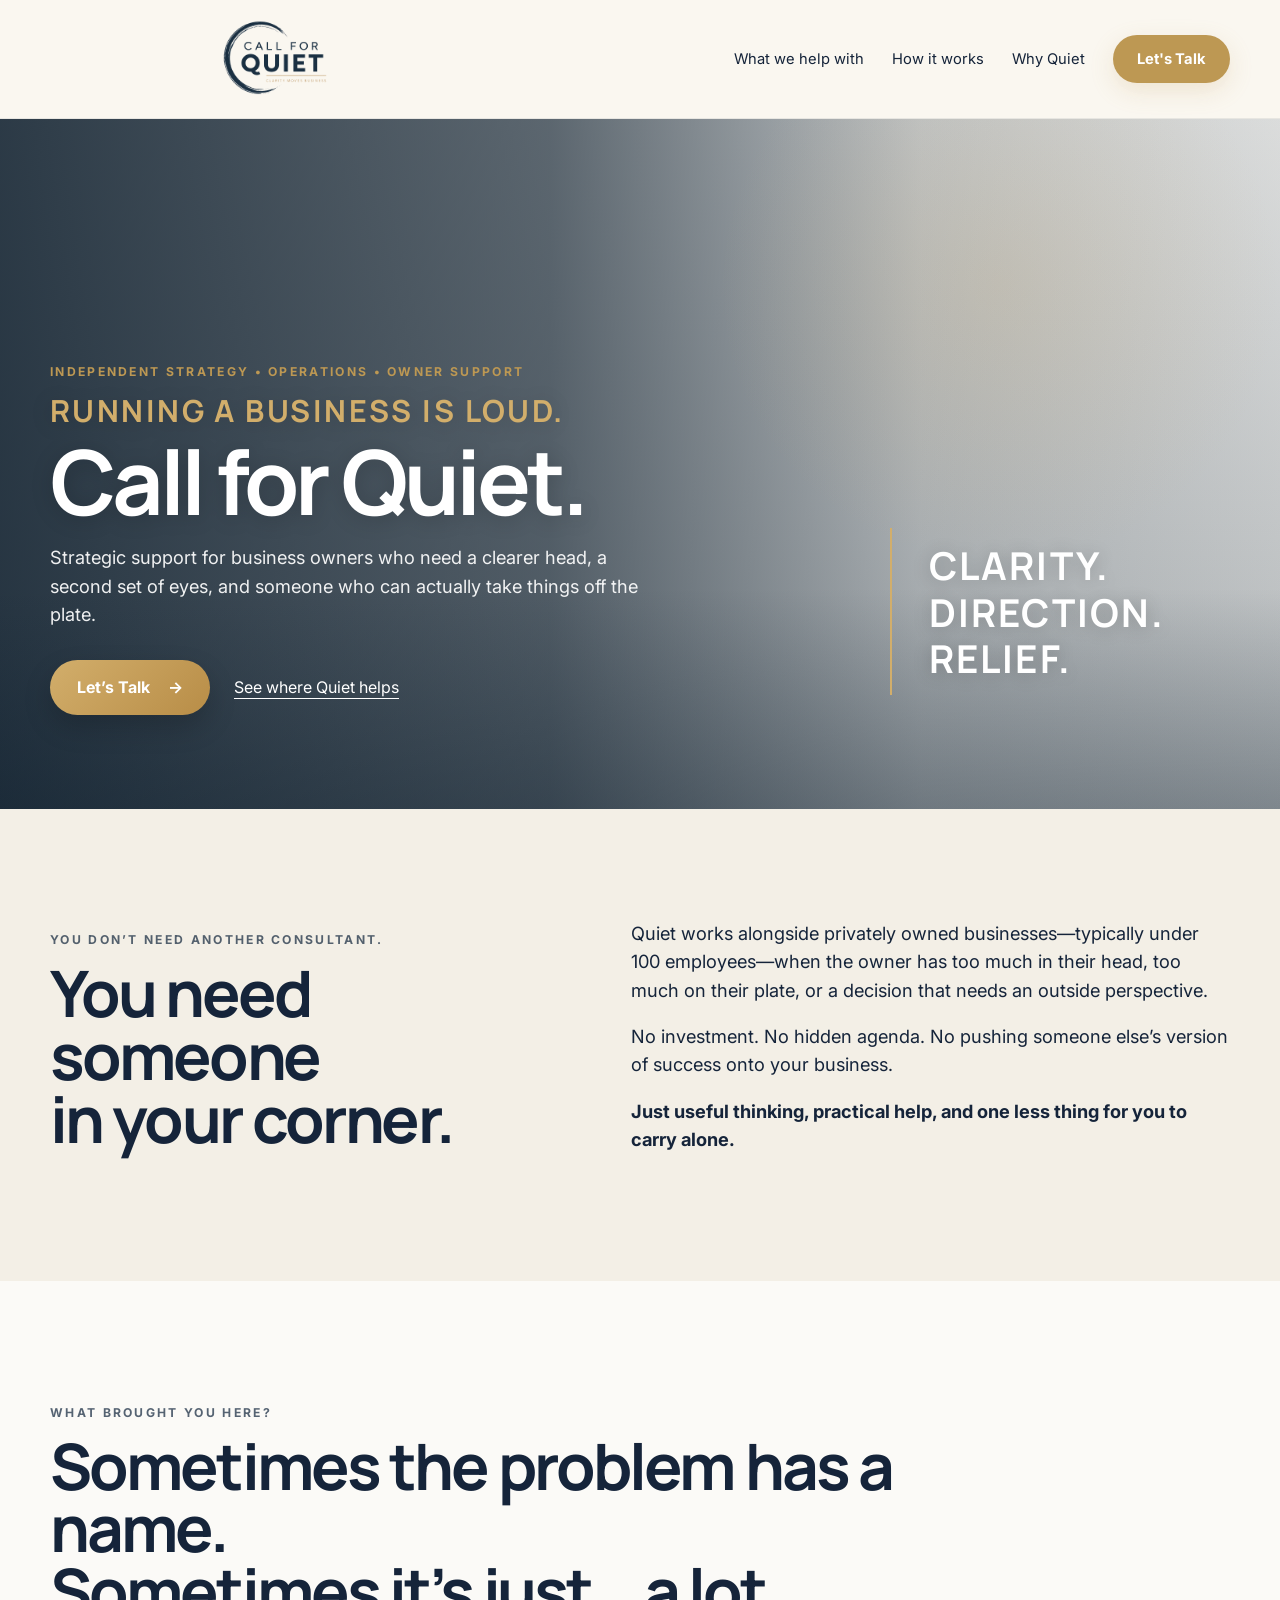
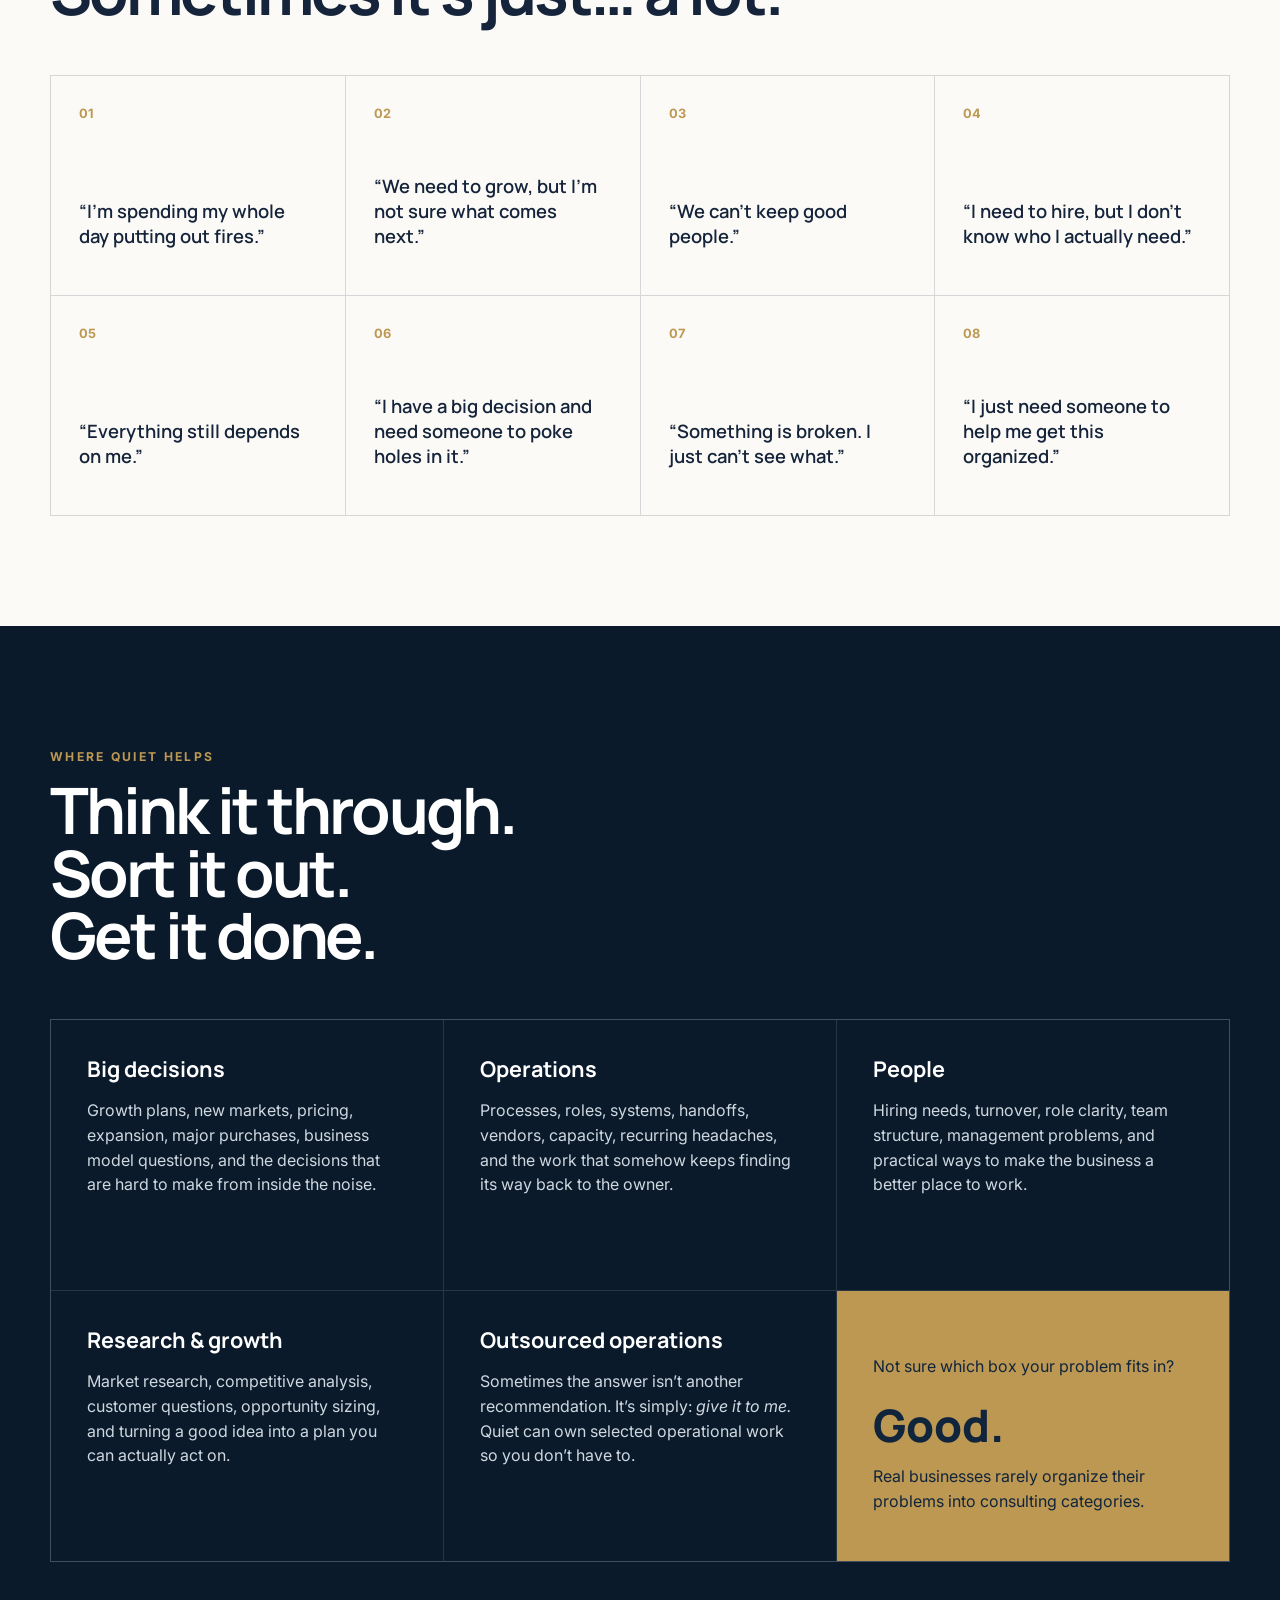
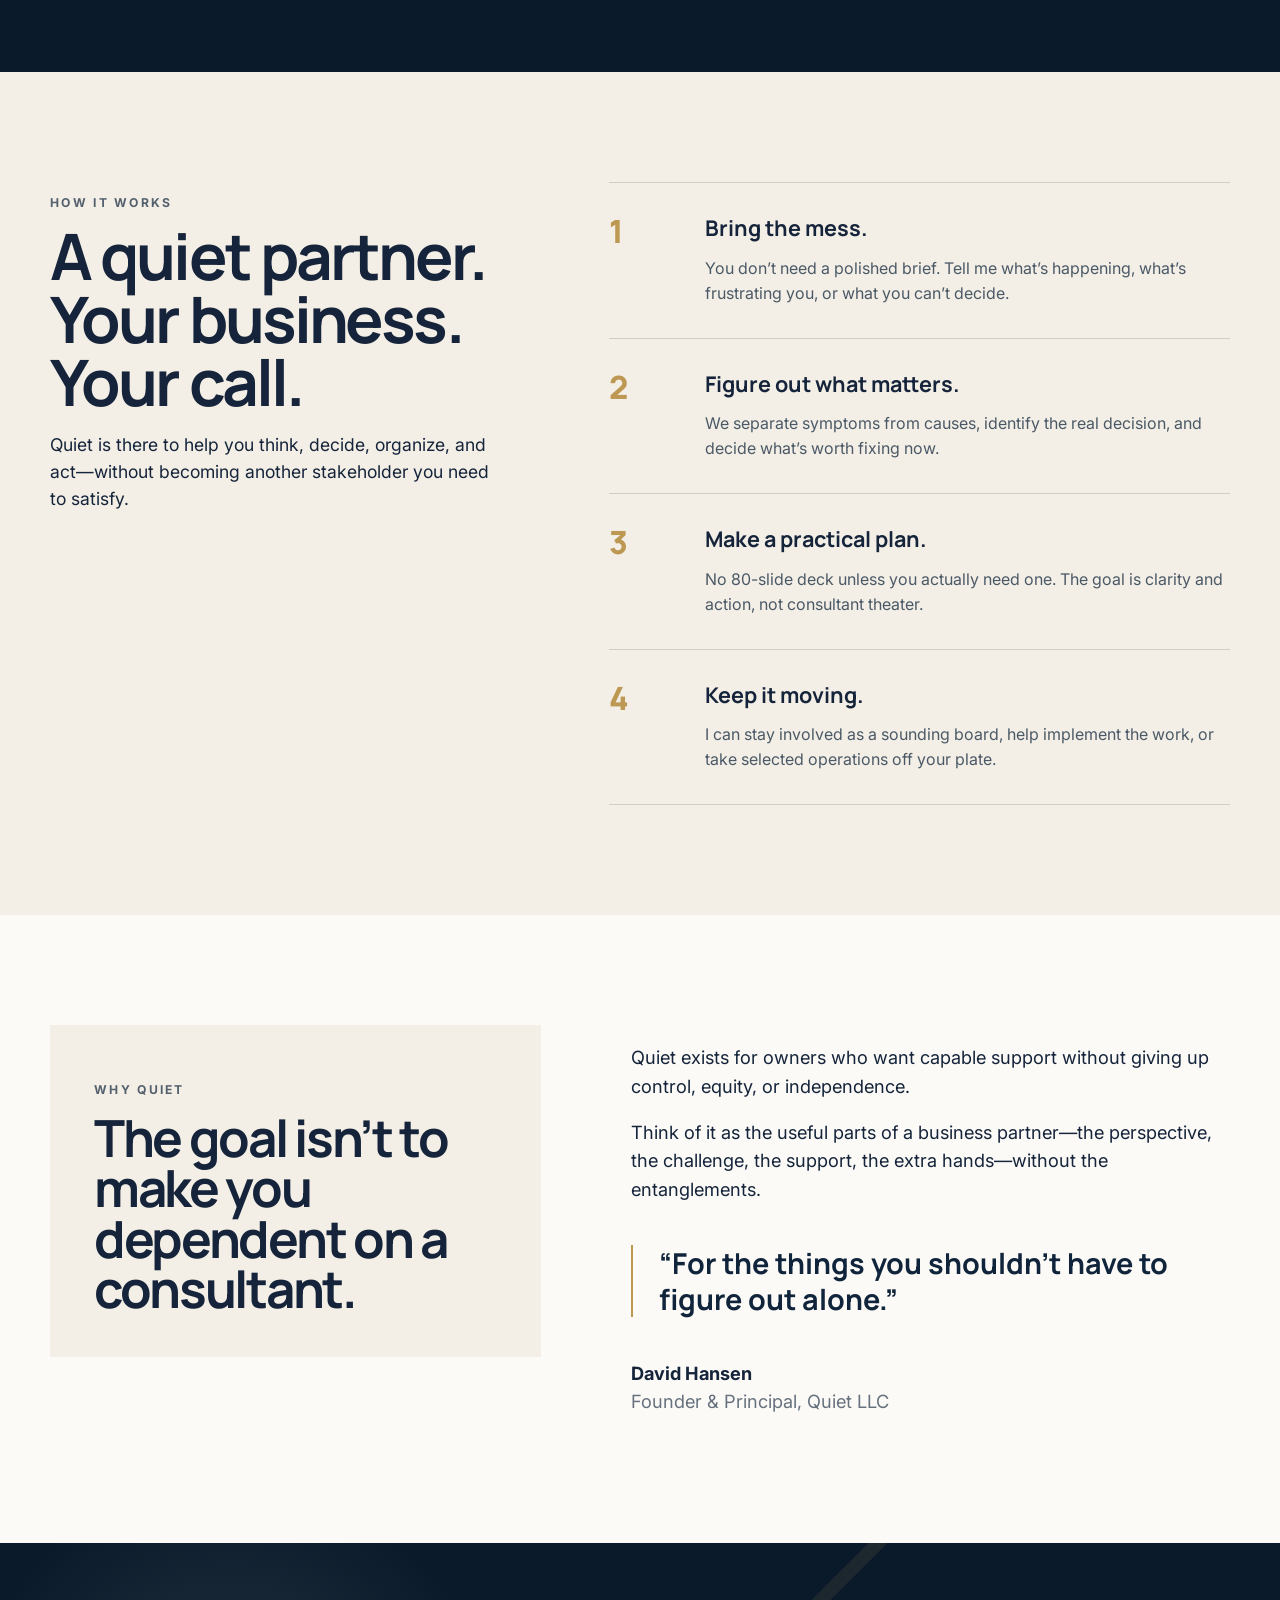
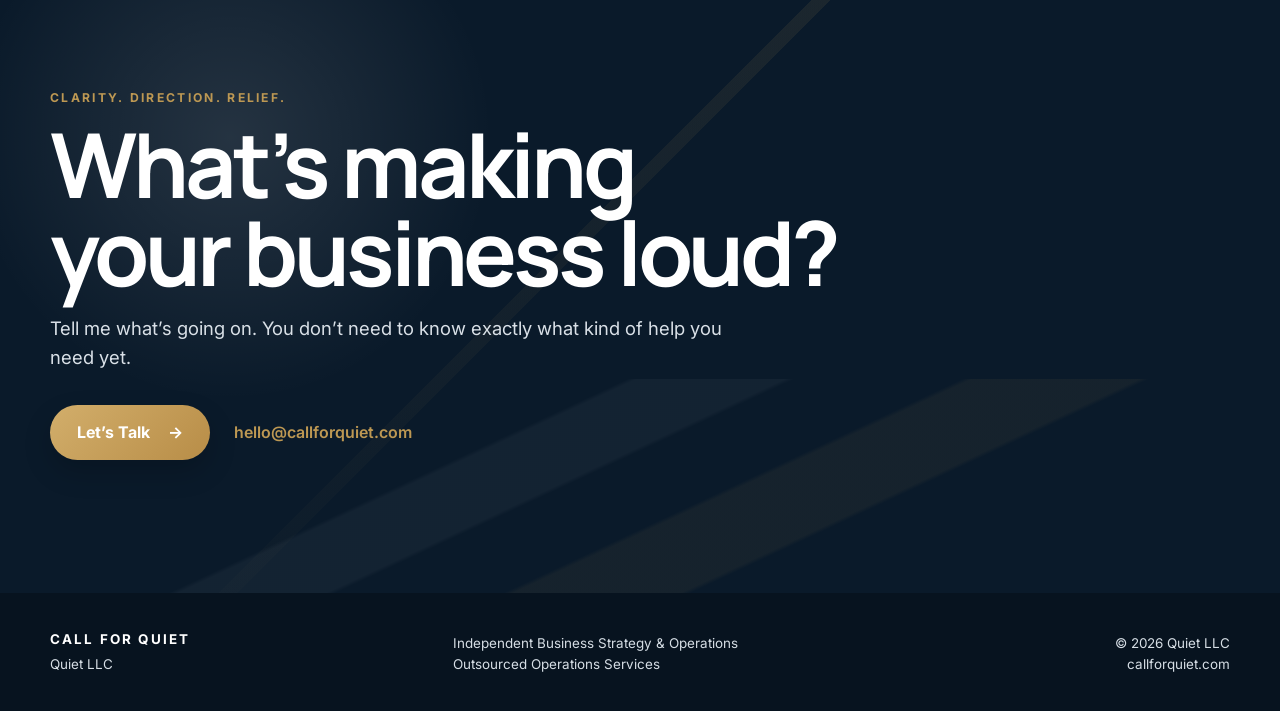
==== index.html @ d848a7ce "Trying agin" ====
<!doctype html>
<html lang="en">
<head>
  <meta charset="utf-8" />
  <meta name="viewport" content="width=device-width,initial-scale=1" />
  <meta name="description" content="Quiet helps independent business owners make clearer decisions, solve operational problems, and get work off their plate." />
  <title>Call for Quiet — Independent Business Strategy & Operations</title>
  <link rel="preconnect" href="https://fonts.googleapis.com">
  <link rel="preconnect" href="https://fonts.gstatic.com" crossorigin>
  <link href="https://fonts.googleapis.com/css2?family=Inter:wght@400;500;600;700&family=Manrope:wght@600;700;800&display=swap" rel="stylesheet">
  <link rel="stylesheet" href="styles.css" />
</head>
<body>
  <header class="site-header" id="top">
    <a class="brand" href="#top" aria-label="Call for Quiet home">
      <img src="images/callforquietlogo1.png" alt="Call for Quiet" class="site-logo">

    </a>
    <button class="menu-toggle" aria-expanded="false" aria-controls="site-nav">Menu</button>
    <nav class="site-nav" id="site-nav" aria-label="Primary navigation">
      <a href="#problems">What we help with</a>
      <a href="#approach">How it works</a>
      <a href="#about">Why Quiet</a>
      <a class="nav-cta" href="#contact">Let's Talk</a>
    </nav>
  </header>

  <main>
    <section class="hero hero-photo">
      <div class="hero-shade" aria-hidden="true"></div>
      <div class="hero-inner shell">
        <div class="hero-message">
          <p class="eyebrow">Independent strategy • operations • owner support</p>
          <h1><span>Running a business is loud.</span>Call for Quiet.</h1>
          <p class="hero-copy">Strategic support for business owners who need a clearer head, a second set of eyes, and someone who can actually take things off the plate.</p>
          <div class="hero-actions">
            <a class="button button-gold" href="#contact">Let’s Talk <span aria-hidden="true">→</span></a>
            <a class="text-link" href="#problems">See where Quiet helps</a>
          </div>
        </div>
        <div class="hero-relief" aria-label="Clarity. Direction. Relief.">
          <span>Clarity.</span>
          <span>Direction.</span>
          <span>Relief.</span>
        </div>
      </div>
    </section>

    <section class="intro section-cream">
      <div class="shell intro-grid">
        <div>
          <p class="eyebrow navy">You don’t need another consultant.</p>
          <h2>You need someone<br>in your corner.</h2>
        </div>
        <div class="intro-copy">
          <p>Quiet works alongside privately owned businesses—typically under 100 employees—when the owner has too much in their head, too much on their plate, or a decision that needs an outside perspective.</p>
          <p>No investment. No hidden agenda. No pushing someone else’s version of success onto your business.</p>
          <p><strong>Just useful thinking, practical help, and one less thing for you to carry alone.</strong></p>
        </div>
      </div>
    </section>

    <section class="problems section-light" id="problems">
      <div class="shell">
        <div class="section-heading">
          <p class="eyebrow navy">What brought you here?</p>
          <h2>Sometimes the problem has a name.<br>Sometimes it’s just… a lot.</h2>
        </div>
        <div class="quote-grid">
          <article class="problem-card"><span>01</span><p>“I’m spending my whole day putting out fires.”</p></article>
          <article class="problem-card"><span>02</span><p>“We need to grow, but I’m not sure what comes next.”</p></article>
          <article class="problem-card"><span>03</span><p>“We can’t keep good people.”</p></article>
          <article class="problem-card"><span>04</span><p>“I need to hire, but I don’t know who I actually need.”</p></article>
          <article class="problem-card"><span>05</span><p>“Everything still depends on me.”</p></article>
          <article class="problem-card"><span>06</span><p>“I have a big decision and need someone to poke holes in it.”</p></article>
          <article class="problem-card"><span>07</span><p>“Something is broken. I just can’t see what.”</p></article>
          <article class="problem-card"><span>08</span><p>“I just need someone to help me get this organized.”</p></article>
        </div>
      </div>
    </section>

    <section class="services section-dark">
      <div class="shell">
        <div class="section-heading light-heading">
          <p class="eyebrow">Where Quiet helps</p>
          <h2>Think it through.<br>Sort it out.<br>Get it done.</h2>
        </div>
        <div class="service-grid">
          <article><h3>Big decisions</h3><p>Growth plans, new markets, pricing, expansion, major purchases, business model questions, and the decisions that are hard to make from inside the noise.</p></article>
          <article><h3>Operations</h3><p>Processes, roles, systems, handoffs, vendors, capacity, recurring headaches, and the work that somehow keeps finding its way back to the owner.</p></article>
          <article><h3>People</h3><p>Hiring needs, turnover, role clarity, team structure, management problems, and practical ways to make the business a better place to work.</p></article>
          <article><h3>Research & growth</h3><p>Market research, competitive analysis, customer questions, opportunity sizing, and turning a good idea into a plan you can actually act on.</p></article>
          <article><h3>Outsourced operations</h3><p>Sometimes the answer isn’t another recommendation. It’s simply: <em>give it to me.</em> Quiet can own selected operational work so you don’t have to.</p></article>
          <article class="service-callout"><p>Not sure which box your problem fits in?</p><strong>Good.</strong><span>Real businesses rarely organize their problems into consulting categories.</span></article>
        </div>
      </div>
    </section>

    <section class="approach section-cream" id="approach">
      <div class="shell approach-grid">
        <div class="sticky-copy">
          <p class="eyebrow navy">How it works</p>
          <h2>A quiet partner.<br>Your business.<br>Your call.</h2>
          <p>Quiet is there to help you think, decide, organize, and act—without becoming another stakeholder you need to satisfy.</p>
        </div>
        <div class="steps">
          <article><span>1</span><div><h3>Bring the mess.</h3><p>You don’t need a polished brief. Tell me what’s happening, what’s frustrating you, or what you can’t decide.</p></div></article>
          <article><span>2</span><div><h3>Figure out what matters.</h3><p>We separate symptoms from causes, identify the real decision, and decide what’s worth fixing now.</p></div></article>
          <article><span>3</span><div><h3>Make a practical plan.</h3><p>No 80-slide deck unless you actually need one. The goal is clarity and action, not consultant theater.</p></div></article>
          <article><span>4</span><div><h3>Keep it moving.</h3><p>I can stay involved as a sounding board, help implement the work, or take selected operations off your plate.</p></div></article>
        </div>
      </div>
    </section>

    <section class="about section-light" id="about">
      <div class="shell about-grid">
        <div class="about-card">
          <p class="eyebrow navy">Why Quiet</p>
          <h2>The goal isn’t to make you dependent on a consultant.</h2>
        </div>
        <div class="about-copy">
          <p>Quiet exists for owners who want capable support without giving up control, equity, or independence.</p>
          <p>Think of it as the useful parts of a business partner—the perspective, the challenge, the support, the extra hands—without the entanglements.</p>
          <blockquote>“For the things you shouldn’t have to figure out alone.”</blockquote>
          <p class="signature">David Hansen<br><span>Founder & Principal, Quiet LLC</span></p>
        </div>
      </div>
    </section>

    <section class="contact section-dark" id="contact">
      <div class="contact-bg" aria-hidden="true"></div>
      <div class="shell contact-inner">
        <p class="eyebrow">Clarity. Direction. Relief.</p>
        <h2>What’s making<br>your business loud?</h2>
        <p>Tell me what’s going on. You don’t need to know exactly what kind of help you need yet.</p>
        <div class="contact-actions">
          <a class="button button-gold" href="mailto:hello@callforquiet.com?subject=Call%20for%20Quiet">Let’s Talk <span aria-hidden="true">→</span></a>
          <span class="contact-note">hello@callforquiet.com</span>
        </div>
      </div>
    </section>
  </main>

  <footer class="site-footer">
    <div class="shell footer-grid">
      <div class="footer-brand"><strong>CALL FOR QUIET</strong><span>Quiet LLC</span></div>
      <div>Independent Business Strategy & Operations<br>Outsourced Operations Services</div>
      <div class="footer-right">© <span id="year"></span> Quiet LLC<br>callforquiet.com</div>
    </div>
  </footer>

  <script src="script.js"></script>
</body>
</html>
---- styles.css ----
:root {
  --navy: #10243b;
  --navy-2: #0a1a2a;
  --cream: #f3efe6;
  --paper: #fbfaf7;
  --gold: #bd9853;
  --ink: #15243a;
  --muted: #66717d;
  --line: rgba(16,36,59,.16);
  --max: 1180px;
}
* { box-sizing: border-box; }
html { scroll-behavior: smooth; }
body { margin: 0; font-family: Inter, system-ui, sans-serif; color: var(--ink); background: var(--paper); line-height: 1.55; }
a { color: inherit; }
.shell { width: min(var(--max), calc(100% - 48px)); margin: 0 auto; }
.site-header { position: sticky; top: 0; z-index: 50; min-height: 82px; display: flex; align-items: center; justify-content: space-between; padding: 0 max(24px, calc((100vw - var(--max))/2)); background: rgba(243,239,230,.94); backdrop-filter: blur(14px); border-bottom: 1px solid rgba(16,36,59,.08); }
.brand { display: flex; align-items: center; gap: 13px; text-decoration: none; }
.brand-mark, .mini-mark { width: 54px; height: 54px; border: 3px solid var(--navy); border-right-color: transparent; border-radius: 50%; transform: rotate(-16deg); }
.brand-type { display:flex; flex-direction:column; letter-spacing:.22em; font-size:.66rem; line-height:1.15; }
.brand-type strong { font: 800 1.18rem/1 Manrope, sans-serif; letter-spacing:.12em; margin-top:4px; }
.site-nav { display:flex; align-items:center; gap:28px; font-size:.92rem; }
.site-nav a { text-decoration:none; }
.nav-cta { border:1px solid var(--navy); padding:10px 16px; }
.menu-toggle { display:none; }
.section-dark { color: white; background: var(--navy-2); position: relative; overflow:hidden; }
.section-cream { background: var(--cream); }
.section-light { background: var(--paper); }
.hero { min-height: 760px; display:flex; align-items:center; }
.hero-bg, .contact-bg { position:absolute; inset:0; background:
  radial-gradient(circle at 18% 30%, rgba(255,255,255,.11), transparent 23%),
  linear-gradient(180deg, rgba(10,26,42,.14), rgba(10,26,42,.88)),
  linear-gradient(135deg, transparent 0 45%, rgba(189,152,83,.12) 45% 46%, transparent 46% 100%); }
.hero-bg::after, .contact-bg::after { content:""; position:absolute; left:-8%; right:-8%; bottom:-2%; height:35%; background:linear-gradient(155deg, transparent 0 37%, rgba(255,255,255,.06) 37.5% 45%, transparent 45.5% 54%, rgba(189,152,83,.10) 54.5% 63%, transparent 63.5%); opacity:.65; }
.hero-inner { position:relative; z-index:2; padding:120px 0 130px; }
.eyebrow { text-transform:uppercase; letter-spacing:.19em; color:var(--gold); font-size:.76rem; font-weight:700; }
.eyebrow.navy { color:var(--navy); opacity:.7; }
.hero h1, h2 { font-family: Manrope, Inter, sans-serif; letter-spacing:-.045em; margin:0; }
.hero h1 { font-size:clamp(4rem, 8vw, 7.8rem); line-height:.9; max-width:1000px; }
.hero h1 span { color:#d9dfe5; }
.hero-kicker { font-family:Manrope,sans-serif; font-size:clamp(2rem,3vw,3.1rem); color:var(--gold); margin:24px 0 18px; font-weight:700; }
.hero-copy { max-width:760px; color:#d8e0e7; font-size:1.18rem; }
.hero-actions { display:flex; gap:24px; align-items:center; margin-top:34px; }
.button { display:inline-block; text-decoration:none; padding:15px 21px; font-weight:700; }
.button-gold { background:var(--gold); color:#0c1c2c; }
.text-link { color:white; text-underline-offset:4px; }
.hero-note { position:absolute; right:38px; bottom:34px; color:var(--gold); letter-spacing:.14em; text-transform:uppercase; font-weight:700; font-size:.74rem; z-index:2; }
.intro, .problems, .services, .approach, .about, .contact { padding:110px 0; }
.intro-grid, .about-grid { display:grid; grid-template-columns: .9fr 1.1fr; gap:90px; align-items:start; }
h2 { font-size:clamp(2.7rem,5vw,5rem); line-height:.98; }
.intro-copy, .about-copy { font-size:1.14rem; max-width:720px; }
.intro-copy p:first-child { margin-top:0; }
.section-heading { margin-bottom:52px; }
.section-heading h2 { max-width:900px; }
.quote-grid { display:grid; grid-template-columns:repeat(4,1fr); border-top:1px solid var(--line); border-left:1px solid var(--line); }
.problem-card { min-height:220px; padding:28px; border-right:1px solid var(--line); border-bottom:1px solid var(--line); display:flex; flex-direction:column; justify-content:space-between; transition:.25s ease; }
.problem-card:hover { background:var(--cream); transform:translateY(-3px); }
.problem-card span { color:var(--gold); font-weight:700; font-size:.8rem; }
.problem-card p { font:600 1.15rem/1.35 Manrope,sans-serif; }
.light-heading h2 { color:white; }
.service-grid { display:grid; grid-template-columns:repeat(3,1fr); gap:1px; background:rgba(255,255,255,.12); border:1px solid rgba(255,255,255,.12); }
.service-grid article { background:var(--navy-2); padding:36px; min-height:270px; }
.service-grid h3, .steps h3 { font:700 1.35rem/1.2 Manrope,sans-serif; margin:0 0 15px; }
.service-grid p { color:#cfd8e0; }
.service-callout { background:var(--gold)!important; color:#10243b; display:flex; flex-direction:column; justify-content:center; }
.service-callout p, .service-callout span { color:#10243b; }
.service-callout strong { font:800 2.8rem/1 Manrope,sans-serif; margin:8px 0 16px; }
.approach-grid { display:grid; grid-template-columns:.85fr 1.15fr; gap:100px; }
.sticky-copy { position:sticky; top:130px; align-self:start; }
.sticky-copy p:last-child { font-size:1.1rem; max-width:540px; }
.steps article { display:grid; grid-template-columns:70px 1fr; gap:26px; padding:32px 0; border-top:1px solid var(--line); }
.steps article:last-child { border-bottom:1px solid var(--line); }
.steps span { color:var(--gold); font:800 2rem/1 Manrope,sans-serif; }
.steps p { margin:0; color:#4b5967; }
.about-card { background:var(--cream); padding:44px; }
.mini-mark { width:68px; height:68px; margin-bottom:38px; }
.about-card h2 { font-size:clamp(2.4rem,4vw,4.4rem); }
.about-copy blockquote { margin:42px 0; padding-left:26px; border-left:2px solid var(--gold); font:700 1.8rem/1.25 Manrope,sans-serif; color:var(--navy); }
.signature { margin-top:38px; font-weight:700; }
.signature span { color:var(--muted); font-weight:400; }
.contact { min-height:650px; display:flex; align-items:center; }
.contact-inner { position:relative; z-index:2; }
.contact h2 { font-size:clamp(3.5rem,7vw,7rem); color:white; }
.contact p:not(.eyebrow) { color:#d9e0e7; max-width:720px; font-size:1.16rem; }
.contact-actions { display:flex; gap:24px; align-items:center; margin-top:34px; }
.contact-note { color:var(--gold); font-weight:600; }
.contact small { display:block; color:#8fa0af; margin-top:14px; }
.site-footer { background:#07131f; color:#d6dee5; padding:36px 0; font-size:.84rem; }
.footer-grid { display:grid; grid-template-columns:1fr 1fr 1fr; gap:28px; align-items:end; }
.footer-brand { display:flex; flex-direction:column; gap:4px; }
.footer-brand strong { color:white; letter-spacing:.16em; }
.footer-right { text-align:right; }
@media (max-width: 900px){
  .site-nav { position:absolute; top:82px; left:0; right:0; background:var(--cream); padding:24px; flex-direction:column; align-items:flex-start; display:none; border-bottom:1px solid var(--line); }
  .site-nav.open { display:flex; }
  .menu-toggle { display:block; background:none; border:1px solid var(--navy); padding:8px 12px; }
  .hero { min-height:680px; }
  .intro-grid,.about-grid,.approach-grid { grid-template-columns:1fr; gap:50px; }
  .sticky-copy { position:static; }
  .quote-grid { grid-template-columns:repeat(2,1fr); }
  .service-grid { grid-template-columns:1fr 1fr; }
  .footer-grid { grid-template-columns:1fr; }
  .footer-right { text-align:left; }
}
@media (max-width: 620px){
  .shell { width:min(var(--max), calc(100% - 32px)); }
  .brand-mark { width:44px; height:44px; }
  .brand-type span { display:none; }
  .hero-inner { padding:95px 0 110px; }
  .hero h1 { font-size:3.6rem; }
  .hero-actions,.contact-actions { flex-direction:column; align-items:flex-start; }
  .quote-grid,.service-grid { grid-template-columns:1fr; }
  .problem-card { min-height:160px; }
  .intro,.problems,.services,.approach,.about,.contact { padding:80px 0; }
  .steps article { grid-template-columns:48px 1fr; }
  .hero-note { left:16px; right:auto; }
}

/* ---- Call for Quiet visual refresh ---- */
.site-header {
  min-height: 96px;
  padding-top: 9px;
  padding-bottom: 9px;
  background: rgba(250,247,240,.95);
}
.site-logo {
  display: block;
  width: 450px;
  max-height: 100px;
  height: auto;
  object-fit: contain;
}
.nav-cta,
.button {
  border-radius: 999px;
}
.nav-cta {
  border: 0;
  background: var(--gold);
  color: white;
  padding: 13px 24px;
  font-weight: 700;
  box-shadow: 0 8px 24px rgba(189,152,83,.20);
}
.nav-cta:hover,
.button:hover {
  transform: translateY(-2px);
}
.button {
  display: inline-flex;
  align-items: center;
  gap: 18px;
  padding: 15px 27px;
  transition: transform .2s ease, box-shadow .2s ease;
}
.button-gold {
  color: white;
  background: linear-gradient(135deg, #d2ae6b, #b88d47);
  box-shadow: 0 12px 28px rgba(0,0,0,.18);
}
.hero-photo {
  position: relative;
  min-height: 690px;
  display: flex;
  align-items: stretch;
  overflow: hidden;
  color: white;
  background-image:
    linear-gradient(90deg, rgba(7,24,39,.84) 0%, rgba(7,24,39,.63) 43%, rgba(7,24,39,.20) 72%, rgba(7,24,39,.08) 100%),
    linear-gradient(180deg, rgba(7,24,39,.06) 0%, rgba(7,24,39,.24) 100%),
    url("https://images.unsplash.com/photo-1543039717-b4d407223b4c?auto=format&fit=crop&fm=jpg&ixid=M3wxMjA3fDB8MHxwaG90by1wYWdlfHx8fGVufDB8fHx8fA%3D%3D&ixlib=rb-4.1.0&q=80&w=2400");
  background-size: cover;
  background-position: center 45%;
}
.hero-photo::after {
  content: "";
  position: absolute;
  inset: auto 0 0;
  height: 32%;
  background: linear-gradient(180deg, transparent, rgba(7,24,39,.30));
  pointer-events: none;
}
.hero-shade {
  position: absolute;
  inset: 0;
  background: radial-gradient(circle at 78% 24%, rgba(211,175,110,.17), transparent 25%);
}
.hero-photo .hero-inner {
  position: relative;
  z-index: 2;
  display: grid;
  grid-template-columns: minmax(0, 1fr) 340px;
  gap: 70px;
  align-items: end;
  padding: 120px 0 94px;
}
.hero-message { max-width: 770px; }
.hero-photo h1 {
  display: flex;
  flex-direction: column;
  gap: 12px;
  font-size: clamp(4.2rem, 7vw, 6.8rem);
  line-height: .94;
  text-shadow: 0 3px 22px rgba(0,0,0,.18);
}
.hero-photo h1 span {
  color: #d2ae6b;
  font-size: .34em;
  line-height: 1.1;
  letter-spacing: .08em;
  text-transform: uppercase;
}
.hero-photo .hero-copy {
  max-width: 620px;
  margin-top: 20px;
  color: rgba(255,255,255,.92);
  font-size: 1.14rem;
}
.hero-photo .hero-actions { margin-top: 32px; }
.hero-relief {
  align-self: end;
  margin-bottom: 20px;
  padding: 18px 0 17px 37px;
  border-left: 2px solid #d2ae6b;
  display: flex;
  flex-direction: column;
  gap: 7px;
  font: 700 clamp(2rem, 3vw, 3.1rem)/1.02 Manrope, sans-serif;
  letter-spacing: .055em;
  text-transform: uppercase;
  text-shadow: 0 2px 18px rgba(0,0,0,.22);
}
.hero-relief span { display: block; }
.text-link { text-underline-offset: 5px; }
.contact .button-gold { border-radius: 999px; }

@media (max-width: 900px) {
  .site-header { min-height: 84px; }
  .site-logo { width: 178px; max-height: 66px; }
  .site-nav { top: 84px; }
  .hero-photo {
    min-height: 720px;
    background-position: 62% center;
  }
  .hero-photo .hero-inner {
    grid-template-columns: 1fr;
    padding: 100px 0 74px;
    gap: 38px;
  }
  .hero-relief {
    width: fit-content;
    margin: 0;
    font-size: clamp(1.6rem, 5vw, 2.35rem);
  }
}
@media (max-width: 620px) {
  .site-logo { width: 154px; }
  .hero-photo { background-position: 68% center; }
  .hero-photo .hero-inner { padding: 82px 0 62px; }
  .hero-photo h1 { font-size: 3.55rem; }
  .hero-photo h1 span { font-size: .31em; }
  .hero-relief { padding-left: 22px; gap: 4px; }
}
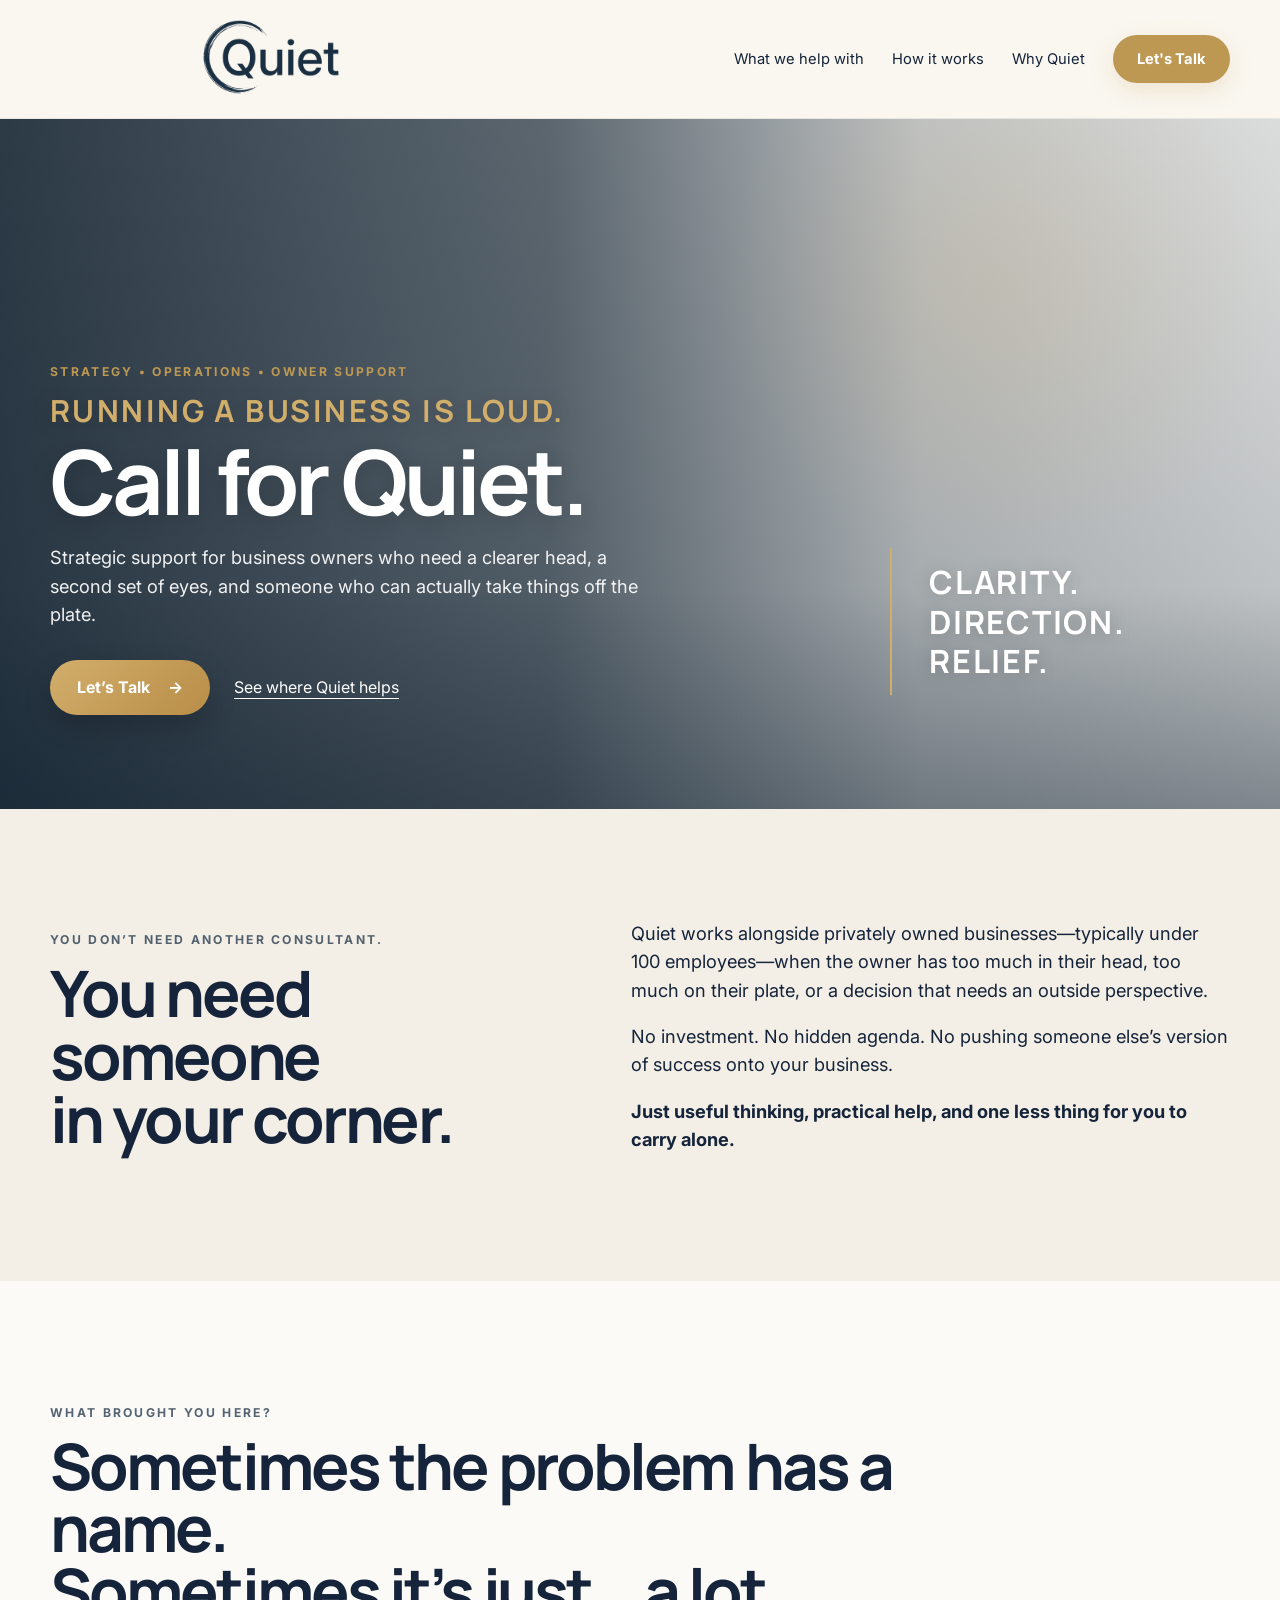
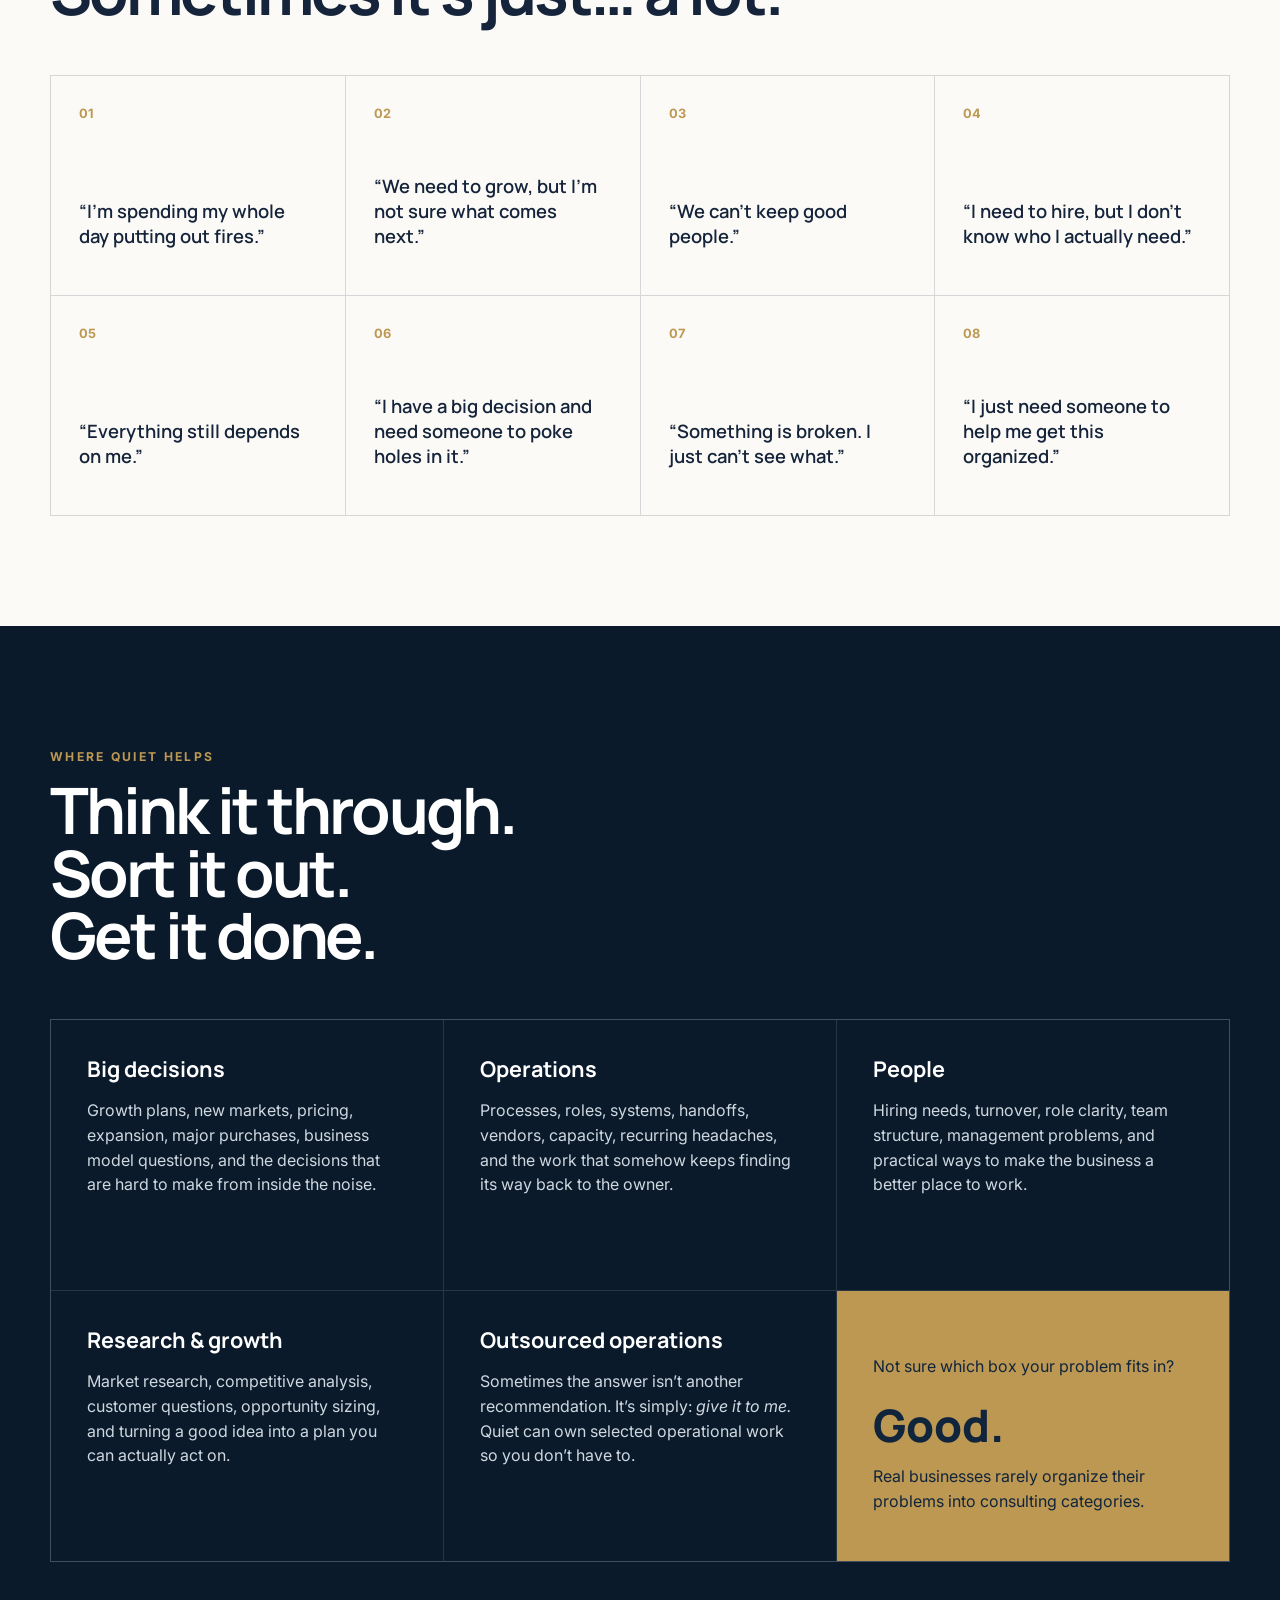
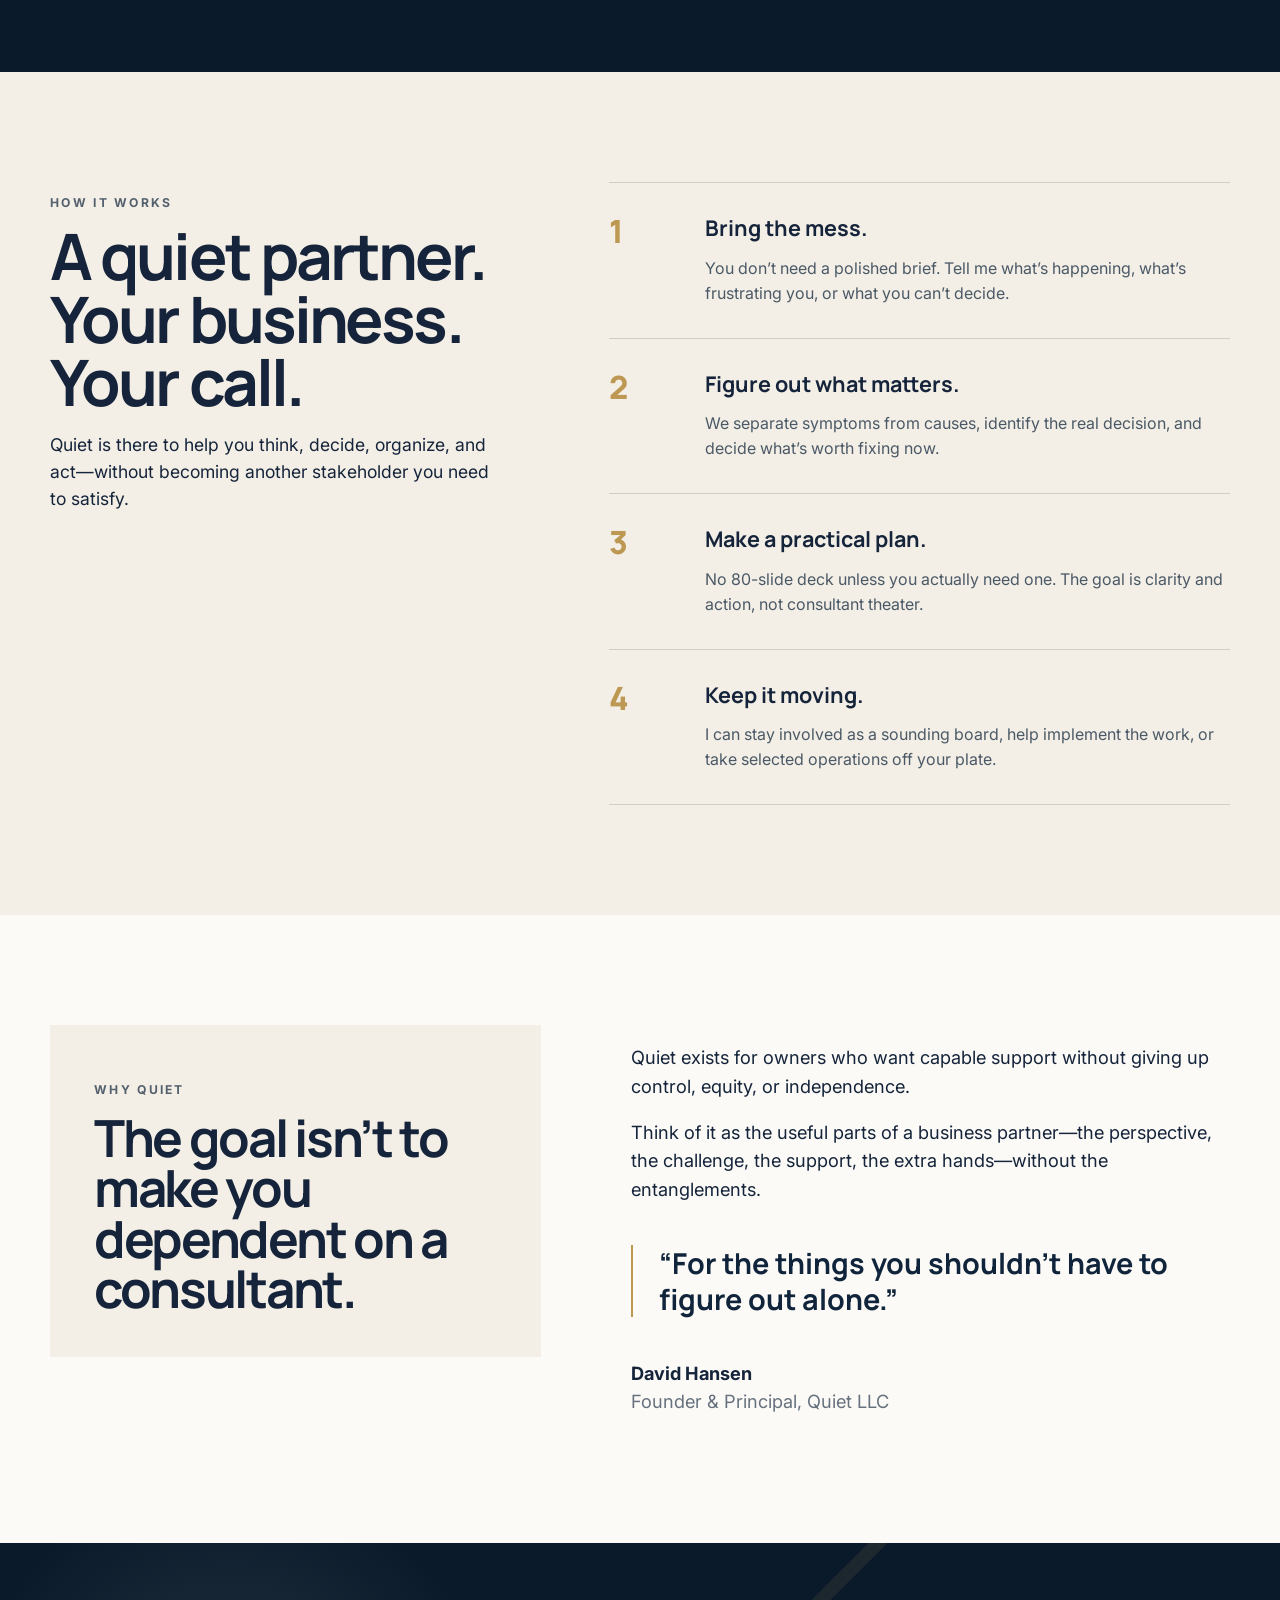
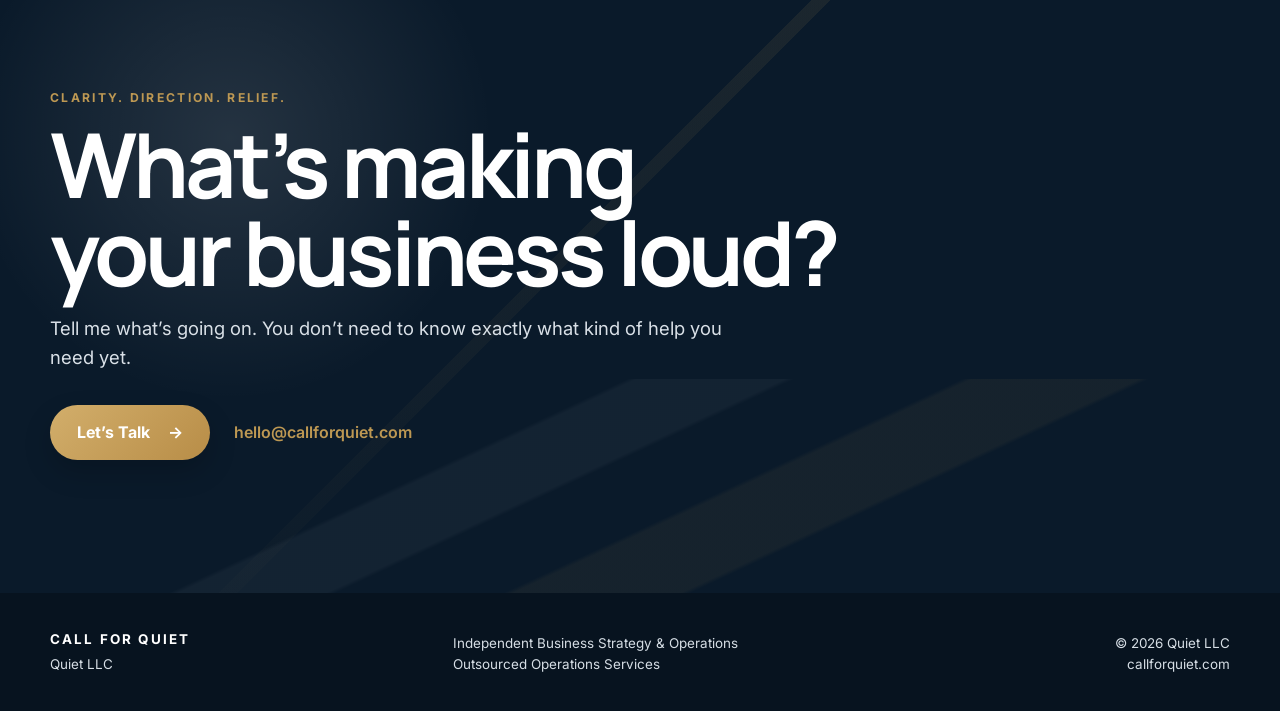
==== commit db039388: "Clarity Sizeing" ====
--- a/index.html
+++ b/index.html
@@ -4,7 +4,7 @@
   <meta charset="utf-8" />
   <meta name="viewport" content="width=device-width,initial-scale=1" />
   <meta name="description" content="Quiet helps independent business owners make clearer decisions, solve operational problems, and get work off their plate." />
-  <title>Call for Quiet — Independent Business Strategy & Operations</title>
+  <title>Call for Quiet - Strategy & Operations</title>
   <link rel="preconnect" href="https://fonts.googleapis.com">
   <link rel="preconnect" href="https://fonts.gstatic.com" crossorigin>
   <link href="https://fonts.googleapis.com/css2?family=Inter:wght@400;500;600;700&family=Manrope:wght@600;700;800&display=swap" rel="stylesheet">
@@ -30,7 +30,7 @@
       <div class="hero-shade" aria-hidden="true"></div>
       <div class="hero-inner shell">
         <div class="hero-message">
-          <p class="eyebrow">Independent strategy • operations • owner support</p>
+          <p class="eyebrow">Strategy • Operations • Owner Support</p>
           <h1><span>Running a business is loud.</span>Call for Quiet.</h1>
           <p class="hero-copy">Strategic support for business owners who need a clearer head, a second set of eyes, and someone who can actually take things off the plate.</p>
           <div class="hero-actions">
--- a/styles.css
+++ b/styles.css
@@ -225,7 +225,7 @@
   display: flex;
   flex-direction: column;
   gap: 7px;
-  font: 700 clamp(2rem, 3vw, 3.1rem)/1.02 Manrope, sans-serif;
+  font: 700 clamp(1.7rem, 2.5vw, 2.6rem)/1.02 Manrope, sans-serif;
   letter-spacing: .055em;
   text-transform: uppercase;
   text-shadow: 0 2px 18px rgba(0,0,0,.22);
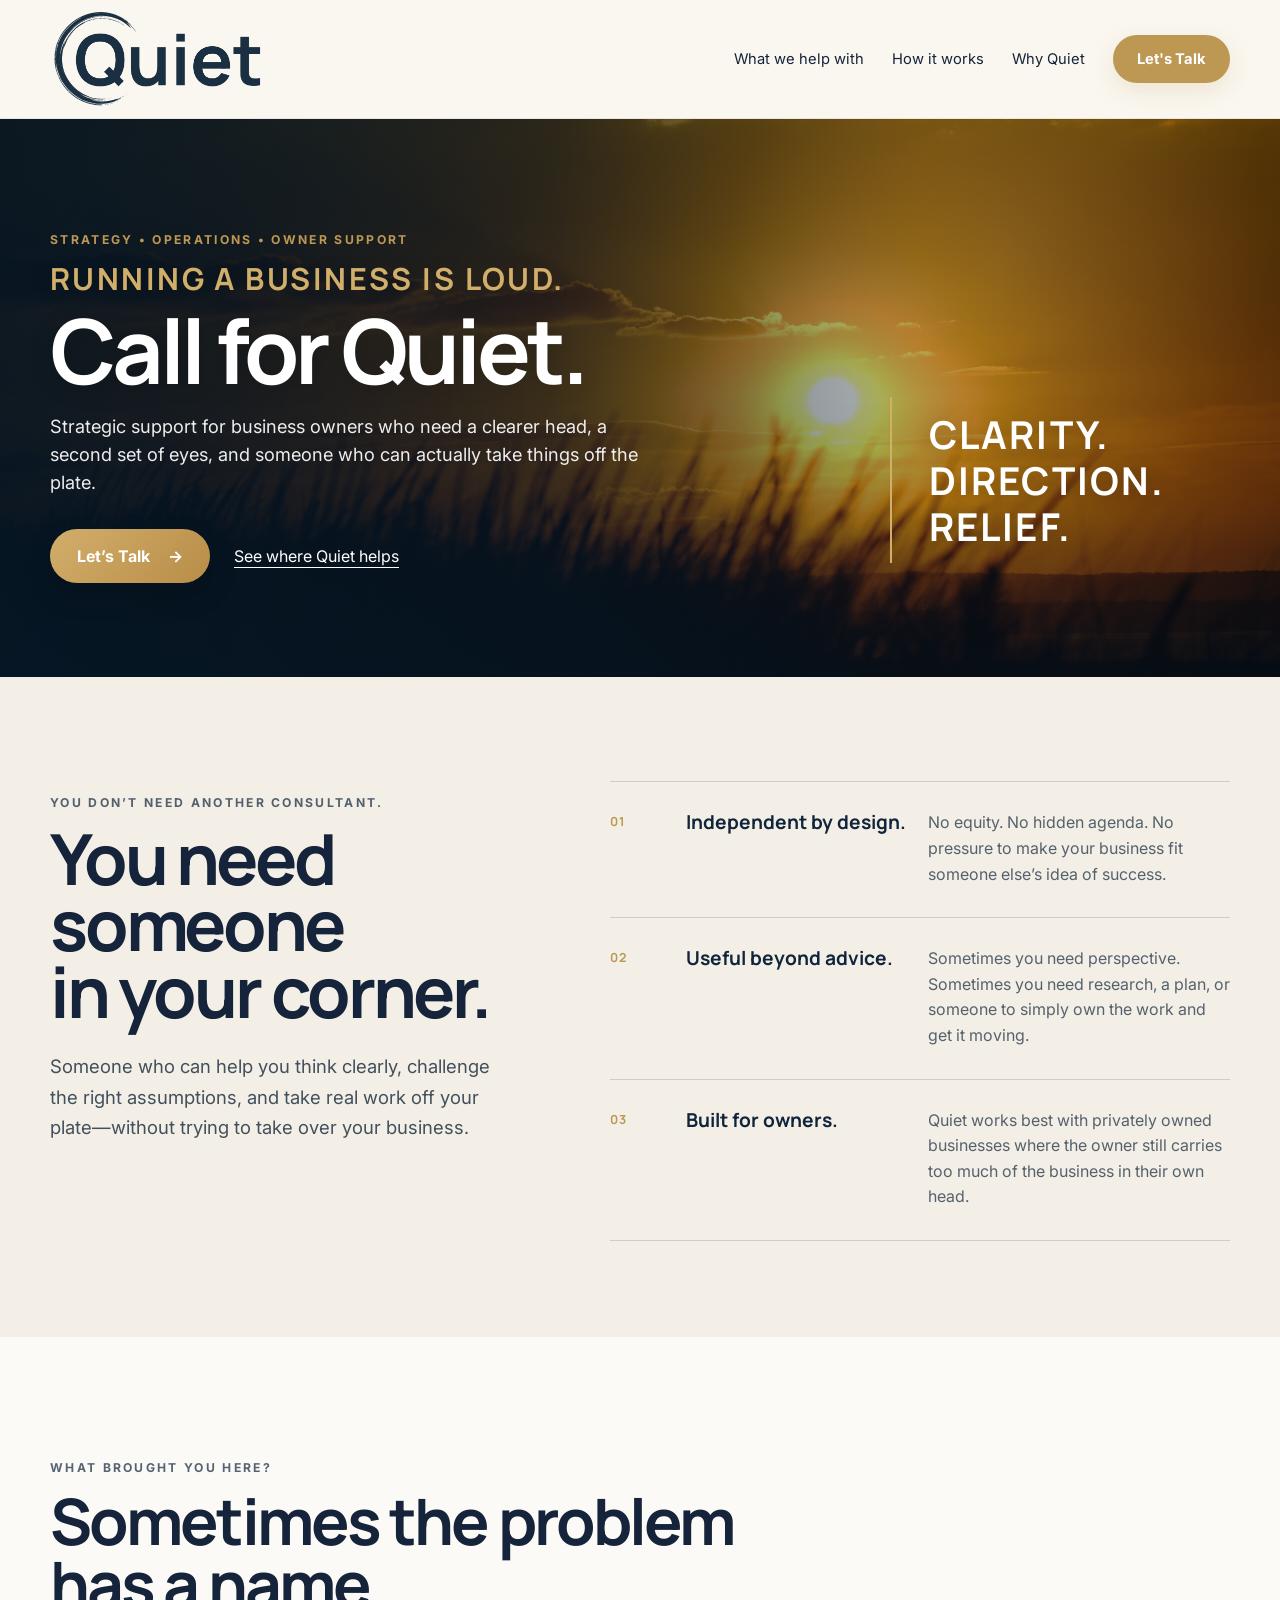
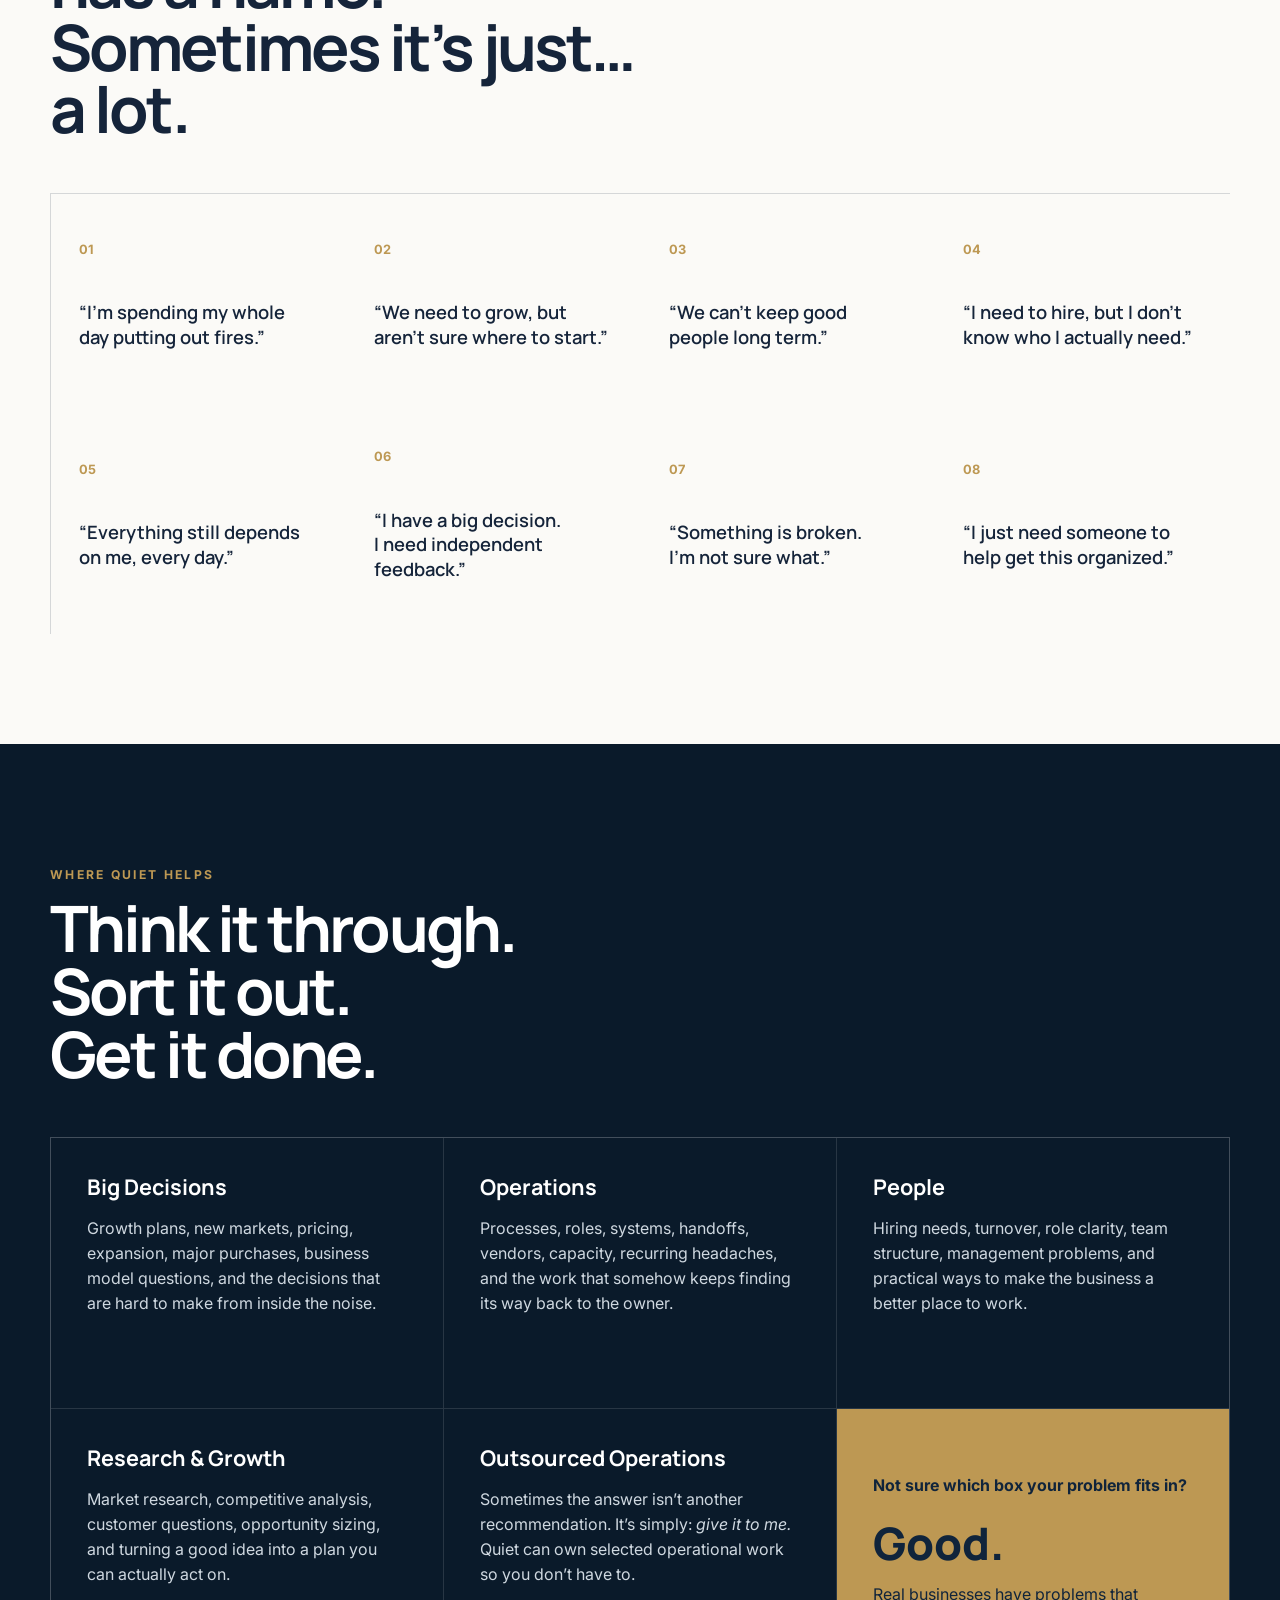
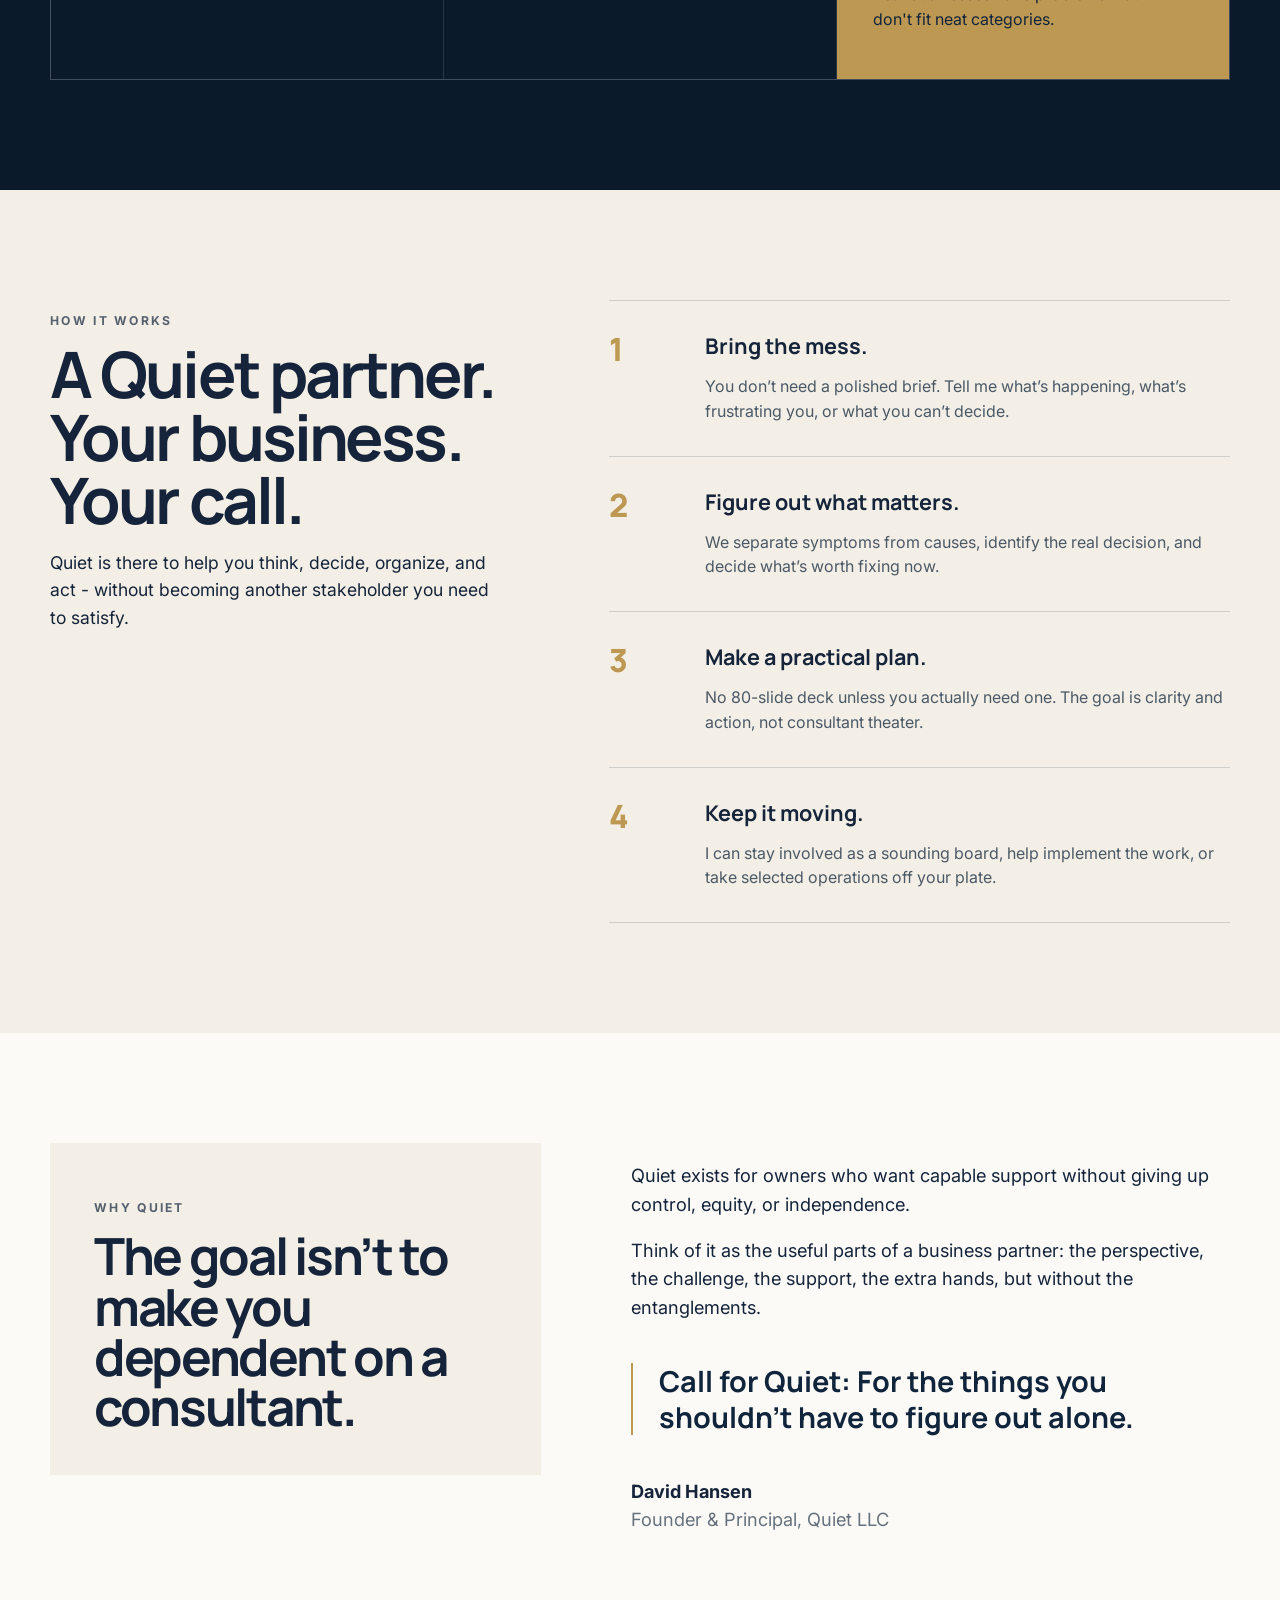
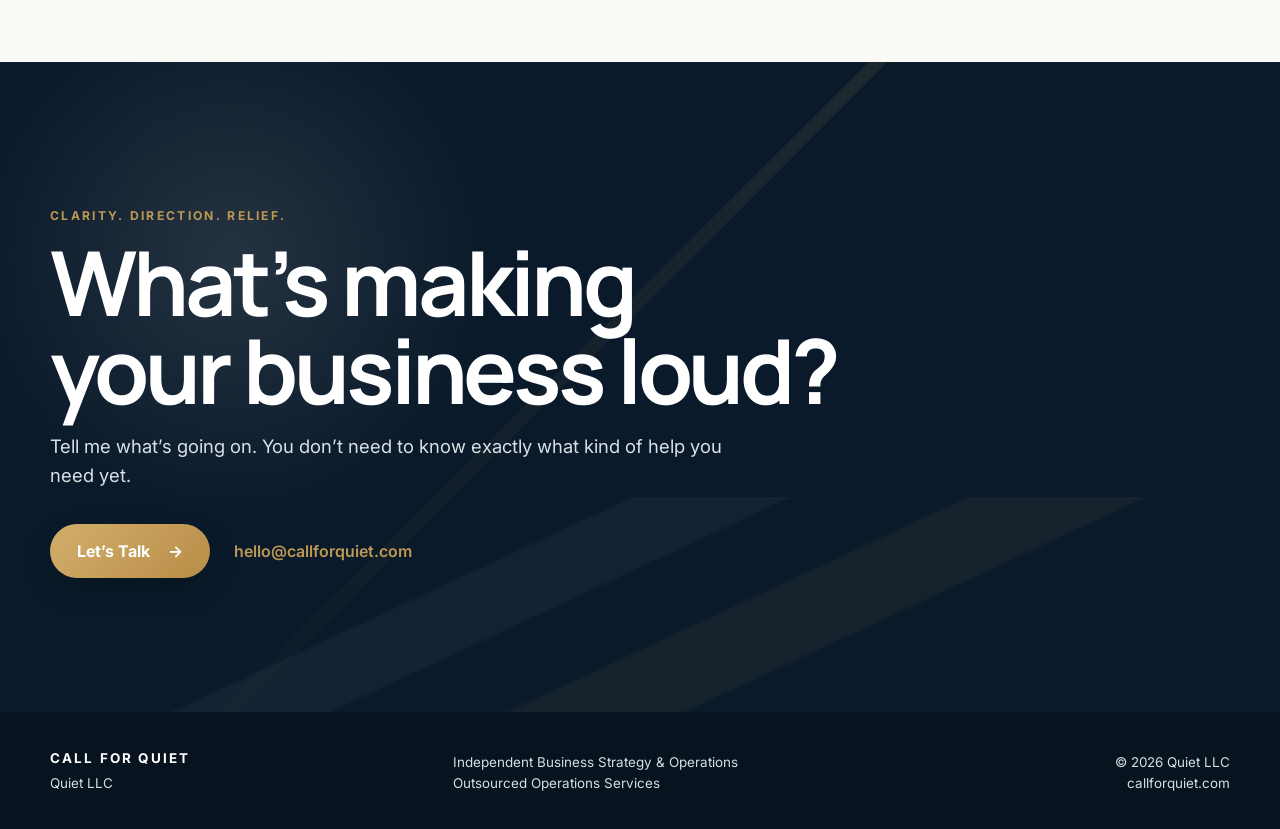
==== commit cecbe865: "Lots Updated" ====
--- a/index.html
+++ b/index.html
@@ -47,15 +47,31 @@
     </section>
 
     <section class="intro section-cream">
-      <div class="shell intro-grid">
-        <div>
+      <div class="shell intro-wrap">
+        <div class="intro-lead">
           <p class="eyebrow navy">You don’t need another consultant.</p>
           <h2>You need someone<br>in your corner.</h2>
+          <p class="intro-deck">Someone who can help you think clearly, challenge the right assumptions, and take real work off your plate—without trying to take over your business.</p>
         </div>
-        <div class="intro-copy">
-          <p>Quiet works alongside privately owned businesses—typically under 100 employees—when the owner has too much in their head, too much on their plate, or a decision that needs an outside perspective.</p>
-          <p>No investment. No hidden agenda. No pushing someone else’s version of success onto your business.</p>
-          <p><strong>Just useful thinking, practical help, and one less thing for you to carry alone.</strong></p>
+
+        <div class="intro-proof">
+          <article>
+            <span>01</span>
+            <h3>Independent by design.</h3>
+            <p>No equity. No hidden agenda. No pressure to make your business fit someone else’s idea of success.</p>
+          </article>
+
+          <article>
+            <span>02</span>
+            <h3>Useful beyond advice.</h3>
+            <p>Sometimes you need perspective. Sometimes you need research, a plan, or someone to simply own the work and get it moving.</p>
+          </article>
+
+          <article>
+            <span>03</span>
+            <h3>Built for owners.</h3>
+            <p>Quiet works best with privately owned businesses where the owner still carries too much of the business in their own head.</p>
+          </article>
         </div>
       </div>
     </section>
@@ -64,17 +80,17 @@
       <div class="shell">
         <div class="section-heading">
           <p class="eyebrow navy">What brought you here?</p>
-          <h2>Sometimes the problem has a name.<br>Sometimes it’s just… a lot.</h2>
+          <h2>Sometimes the problem<br>has a name.<br>Sometimes it’s just…<br>a lot.</h2>
         </div>
         <div class="quote-grid">
           <article class="problem-card"><span>01</span><p>“I’m spending my whole day putting out fires.”</p></article>
-          <article class="problem-card"><span>02</span><p>“We need to grow, but I’m not sure what comes next.”</p></article>
-          <article class="problem-card"><span>03</span><p>“We can’t keep good people.”</p></article>
+          <article class="problem-card"><span>02</span><p>“We need to grow, but aren't sure where to start.”</p></article>
+          <article class="problem-card"><span>03</span><p>“We can’t keep good people long term.”</p></article>
           <article class="problem-card"><span>04</span><p>“I need to hire, but I don’t know who I actually need.”</p></article>
-          <article class="problem-card"><span>05</span><p>“Everything still depends on me.”</p></article>
-          <article class="problem-card"><span>06</span><p>“I have a big decision and need someone to poke holes in it.”</p></article>
-          <article class="problem-card"><span>07</span><p>“Something is broken. I just can’t see what.”</p></article>
-          <article class="problem-card"><span>08</span><p>“I just need someone to help me get this organized.”</p></article>
+          <article class="problem-card"><span>05</span><p>“Everything still depends on me, every day.”</p></article>
+          <article class="problem-card"><span>06</span><p>“I have a big decision. <br>I need independent feedback.”</p></article>
+          <article class="problem-card"><span>07</span><p>“Something is broken. <br>I'm not sure what.”</p></article>
+          <article class="problem-card"><span>08</span><p>“I just need someone to <br>help get this organized.”</p></article>
         </div>
       </div>
     </section>
@@ -86,12 +102,12 @@
           <h2>Think it through.<br>Sort it out.<br>Get it done.</h2>
         </div>
         <div class="service-grid">
-          <article><h3>Big decisions</h3><p>Growth plans, new markets, pricing, expansion, major purchases, business model questions, and the decisions that are hard to make from inside the noise.</p></article>
+          <article><h3>Big Decisions</h3><p>Growth plans, new markets, pricing, expansion, major purchases, business model questions, and the decisions that are hard to make from inside the noise.</p></article>
           <article><h3>Operations</h3><p>Processes, roles, systems, handoffs, vendors, capacity, recurring headaches, and the work that somehow keeps finding its way back to the owner.</p></article>
           <article><h3>People</h3><p>Hiring needs, turnover, role clarity, team structure, management problems, and practical ways to make the business a better place to work.</p></article>
-          <article><h3>Research & growth</h3><p>Market research, competitive analysis, customer questions, opportunity sizing, and turning a good idea into a plan you can actually act on.</p></article>
-          <article><h3>Outsourced operations</h3><p>Sometimes the answer isn’t another recommendation. It’s simply: <em>give it to me.</em> Quiet can own selected operational work so you don’t have to.</p></article>
-          <article class="service-callout"><p>Not sure which box your problem fits in?</p><strong>Good.</strong><span>Real businesses rarely organize their problems into consulting categories.</span></article>
+          <article><h3>Research & Growth</h3><p>Market research, competitive analysis, customer questions, opportunity sizing, and turning a good idea into a plan you can actually act on.</p></article>
+          <article><h3>Outsourced Operations</h3><p>Sometimes the answer isn’t another recommendation. It’s simply: <em>give it to me.</em> Quiet can own selected operational work so you don’t have to.</p></article>
+          <article class="service-callout"><p><b>Not sure which box your problem fits in?</b></p><strong>Good.</strong><span>Real businesses have problems that<br>don't fit neat categories.</span></article>
         </div>
       </div>
     </section>
@@ -100,8 +116,8 @@
       <div class="shell approach-grid">
         <div class="sticky-copy">
           <p class="eyebrow navy">How it works</p>
-          <h2>A quiet partner.<br>Your business.<br>Your call.</h2>
-          <p>Quiet is there to help you think, decide, organize, and act—without becoming another stakeholder you need to satisfy.</p>
+          <h2>A Quiet partner.<br>Your business.<br>Your call.</h2>
+          <p>Quiet is there to help you think, decide, organize, and act - without becoming another stakeholder you need to satisfy.</p>
         </div>
         <div class="steps">
           <article><span>1</span><div><h3>Bring the mess.</h3><p>You don’t need a polished brief. Tell me what’s happening, what’s frustrating you, or what you can’t decide.</p></div></article>
@@ -120,8 +136,8 @@
         </div>
         <div class="about-copy">
           <p>Quiet exists for owners who want capable support without giving up control, equity, or independence.</p>
-          <p>Think of it as the useful parts of a business partner—the perspective, the challenge, the support, the extra hands—without the entanglements.</p>
-          <blockquote>“For the things you shouldn’t have to figure out alone.”</blockquote>
+          <p>Think of it as the useful parts of a business partner: the perspective, the challenge, the support, the extra hands, but without the entanglements.</p>
+          <blockquote>Call for Quiet: For the things you shouldn’t have to figure out alone.</blockquote>
           <p class="signature">David Hansen<br><span>Founder & Principal, Quiet LLC</span></p>
         </div>
       </div>
--- a/styles.css
+++ b/styles.css
@@ -32,7 +32,7 @@
   linear-gradient(180deg, rgba(10,26,42,.14), rgba(10,26,42,.88)),
   linear-gradient(135deg, transparent 0 45%, rgba(189,152,83,.12) 45% 46%, transparent 46% 100%); }
 .hero-bg::after, .contact-bg::after { content:""; position:absolute; left:-8%; right:-8%; bottom:-2%; height:35%; background:linear-gradient(155deg, transparent 0 37%, rgba(255,255,255,.06) 37.5% 45%, transparent 45.5% 54%, rgba(189,152,83,.10) 54.5% 63%, transparent 63.5%); opacity:.65; }
-.hero-inner { position:relative; z-index:2; padding:120px 0 130px; }
+.hero-inner { position:relative; z-index:2; padding:100px 0 130px; }
 .eyebrow { text-transform:uppercase; letter-spacing:.19em; color:var(--gold); font-size:.76rem; font-weight:700; }
 .eyebrow.navy { color:var(--navy); opacity:.7; }
 .hero h1, h2 { font-family: Manrope, Inter, sans-serif; letter-spacing:-.045em; margin:0; }
@@ -53,7 +53,15 @@
 .section-heading { margin-bottom:52px; }
 .section-heading h2 { max-width:900px; }
 .quote-grid { display:grid; grid-template-columns:repeat(4,1fr); border-top:1px solid var(--line); border-left:1px solid var(--line); }
-.problem-card { min-height:220px; padding:28px; border-right:1px solid var(--line); border-bottom:1px solid var(--line); display:flex; flex-direction:column; justify-content:space-between; transition:.25s ease; }
+
+.problem-card {
+  min-height: 220px;
+  padding: 28px;
+  display: flex;
+  flex-direction: column;
+  justify-content: center; /* was space-between */
+  gap: 22px; /* add this so the number and quote don't collide now that space-between isn't doing that job */
+transition:.25s east;}
 .problem-card:hover { background:var(--cream); transform:translateY(-3px); }
 .problem-card span { color:var(--gold); font-weight:700; font-size:.8rem; }
 .problem-card p { font:600 1.15rem/1.35 Manrope,sans-serif; }
@@ -129,6 +137,7 @@
   max-height: 100px;
   height: auto;
   object-fit: contain;
+  object-position: left center;
 }
 .nav-cta,
 .button {
@@ -160,7 +169,7 @@
 }
 .hero-photo {
   position: relative;
-  min-height: 690px;
+  min-height: 400px;
   display: flex;
   align-items: stretch;
   overflow: hidden;
@@ -168,9 +177,9 @@
   background-image:
     linear-gradient(90deg, rgba(7,24,39,.84) 0%, rgba(7,24,39,.63) 43%, rgba(7,24,39,.20) 72%, rgba(7,24,39,.08) 100%),
     linear-gradient(180deg, rgba(7,24,39,.06) 0%, rgba(7,24,39,.24) 100%),
-    url("https://images.unsplash.com/photo-1543039717-b4d407223b4c?auto=format&fit=crop&fm=jpg&ixid=M3wxMjA3fDB8MHxwaG90by1wYWdlfHx8fGVufDB8fHx8fA%3D%3D&ixlib=rb-4.1.0&q=80&w=2400");
+    url("images/quiet-hero.jpg");
   background-size: cover;
-  background-position: center 45%;
+  background-position: center 75%;
 }
 .hero-photo::after {
   content: "";
@@ -192,7 +201,7 @@
   grid-template-columns: minmax(0, 1fr) 340px;
   gap: 70px;
   align-items: end;
-  padding: 120px 0 94px;
+  padding: 100px 0 94px;
 }
 .hero-message { max-width: 770px; }
 .hero-photo h1 {
@@ -225,7 +234,7 @@
   display: flex;
   flex-direction: column;
   gap: 7px;
-  font: 700 clamp(1.7rem, 2.5vw, 2.6rem)/1.02 Manrope, sans-serif;
+  font: 700 clamp(2rem, 3vw, 3.1rem)/1.02 Manrope, sans-serif;
   letter-spacing: .055em;
   text-transform: uppercase;
   text-shadow: 0 2px 18px rgba(0,0,0,.22);
@@ -261,3 +270,111 @@
   .hero-photo h1 span { font-size: .31em; }
   .hero-relief { padding-left: 22px; gap: 4px; }
 }
+
+
+/* =========================================================
+   FIRST SECTION REFINEMENT
+   ========================================================= */
+
+.intro {
+  padding: 104px 0 96px;
+}
+
+.intro-wrap {
+  display: grid;
+  grid-template-columns: minmax(0, .95fr) minmax(0, 1.25fr);
+  gap: 88px;
+  align-items: start;
+}
+
+.intro-lead {
+  max-width: 560px;
+}
+
+.intro-lead h2 {
+  font-size: clamp(3.2rem, 5.5vw, 5.5rem);
+  line-height: .95;
+  margin-bottom: 26px;
+}
+
+.intro-deck {
+  margin: 0;
+  max-width: 540px;
+  font-size: 1.16rem;
+  line-height: 1.65;
+  color: #42505d;
+}
+
+.intro-proof {
+  border-top: 1px solid var(--line);
+}
+
+.intro-proof article {
+  display: grid;
+  grid-template-columns: 54px 220px minmax(0, 1fr);
+  gap: 22px;
+  align-items: start;
+  padding: 28px 0 30px;
+  border-bottom: 1px solid var(--line);
+}
+
+.intro-proof article > span {
+  color: var(--gold);
+  font: 700 .78rem/1 Manrope, sans-serif;
+  letter-spacing: .12em;
+  padding-top: 6px;
+}
+
+.intro-proof h3 {
+  margin: 0;
+  font: 700 1.2rem/1.25 Manrope, sans-serif;
+  color: var(--navy);
+}
+
+.intro-proof p {
+  margin: 0;
+  color: #55616d;
+  line-height: 1.6;
+}
+
+@media (max-width: 980px) {
+  .intro-wrap {
+    grid-template-columns: 1fr;
+    gap: 54px;
+  }
+
+  .intro-lead {
+    max-width: 760px;
+  }
+
+  .intro-proof article {
+    grid-template-columns: 48px 210px minmax(0, 1fr);
+  }
+}
+
+@media (max-width: 700px) {
+  .intro {
+    padding: 78px 0 72px;
+  }
+
+  .intro-lead h2 {
+    font-size: clamp(2.9rem, 12vw, 4rem);
+  }
+
+  .intro-deck {
+    font-size: 1.06rem;
+  }
+
+  .intro-proof article {
+    grid-template-columns: 40px 1fr;
+    gap: 14px 18px;
+  }
+
+  .intro-proof article > span {
+    grid-row: 1 / span 2;
+  }
+
+  .intro-proof p {
+    grid-column: 2;
+  }
+}
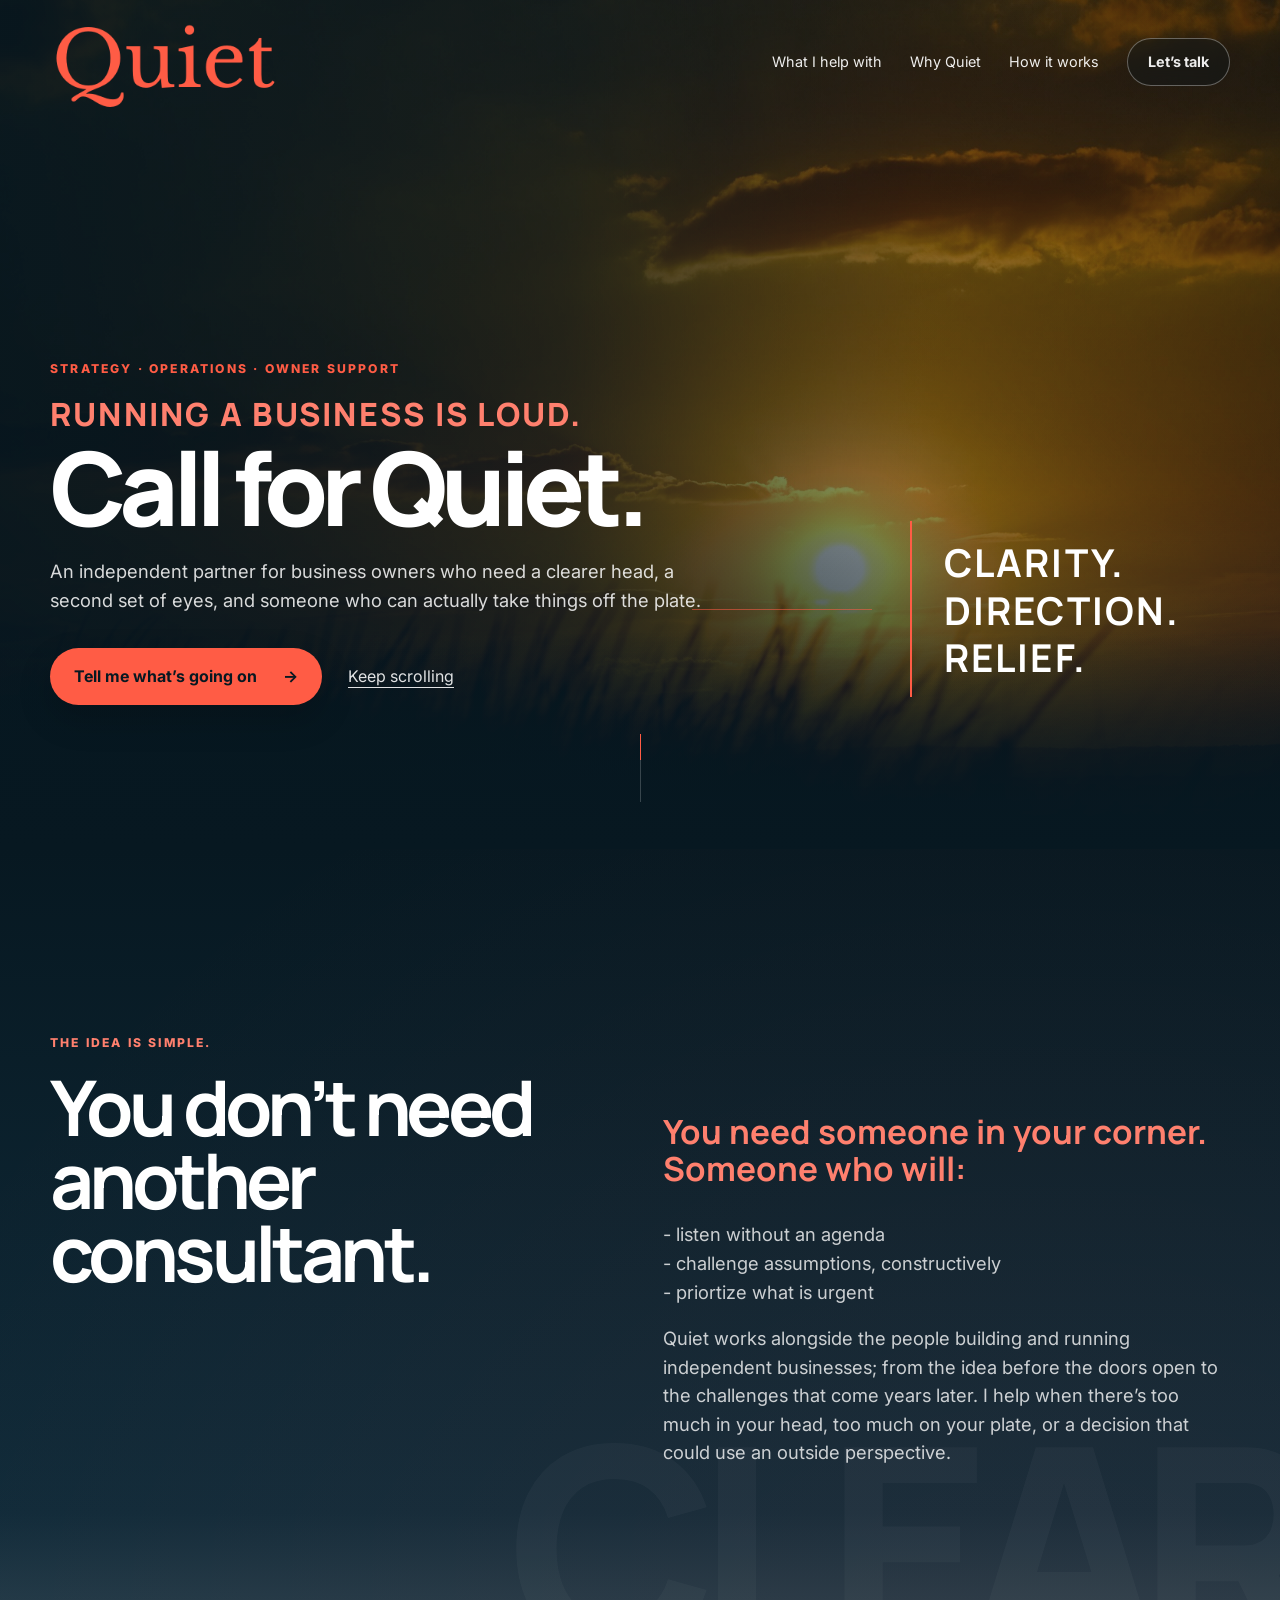
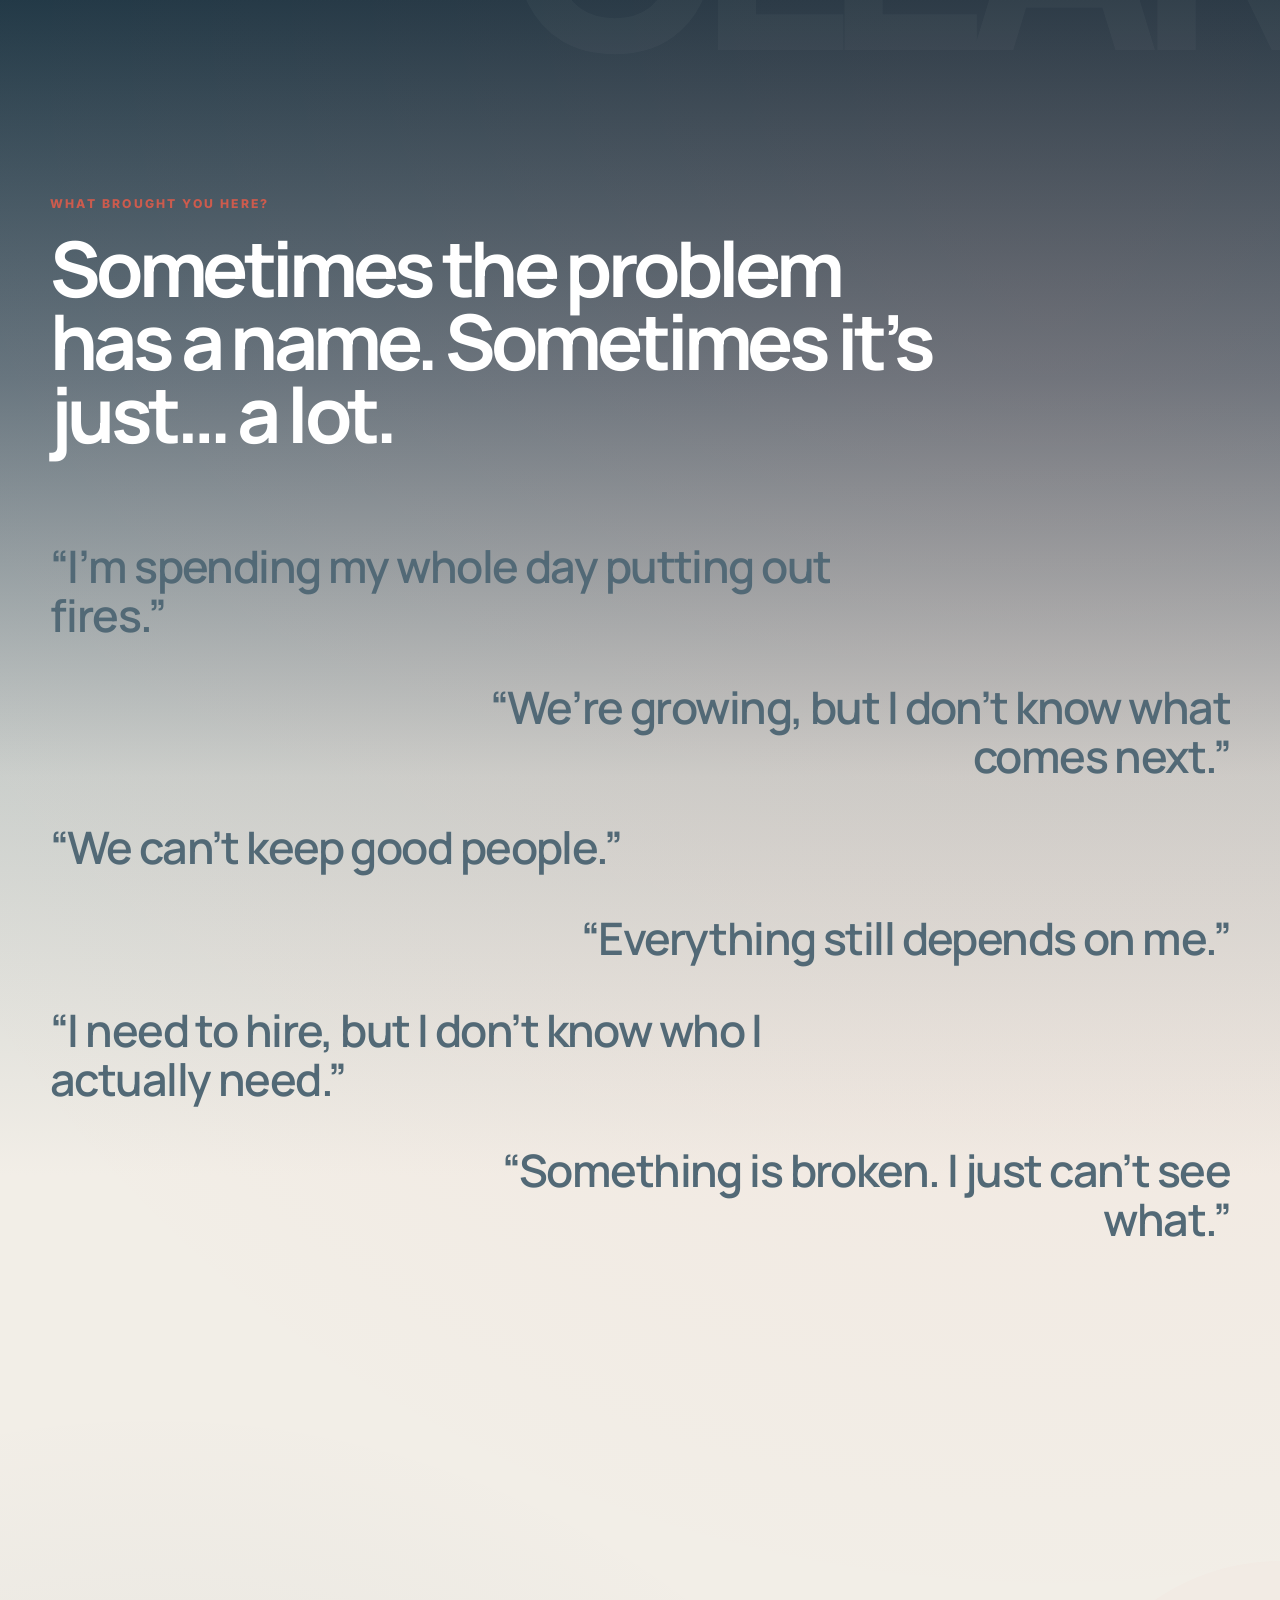
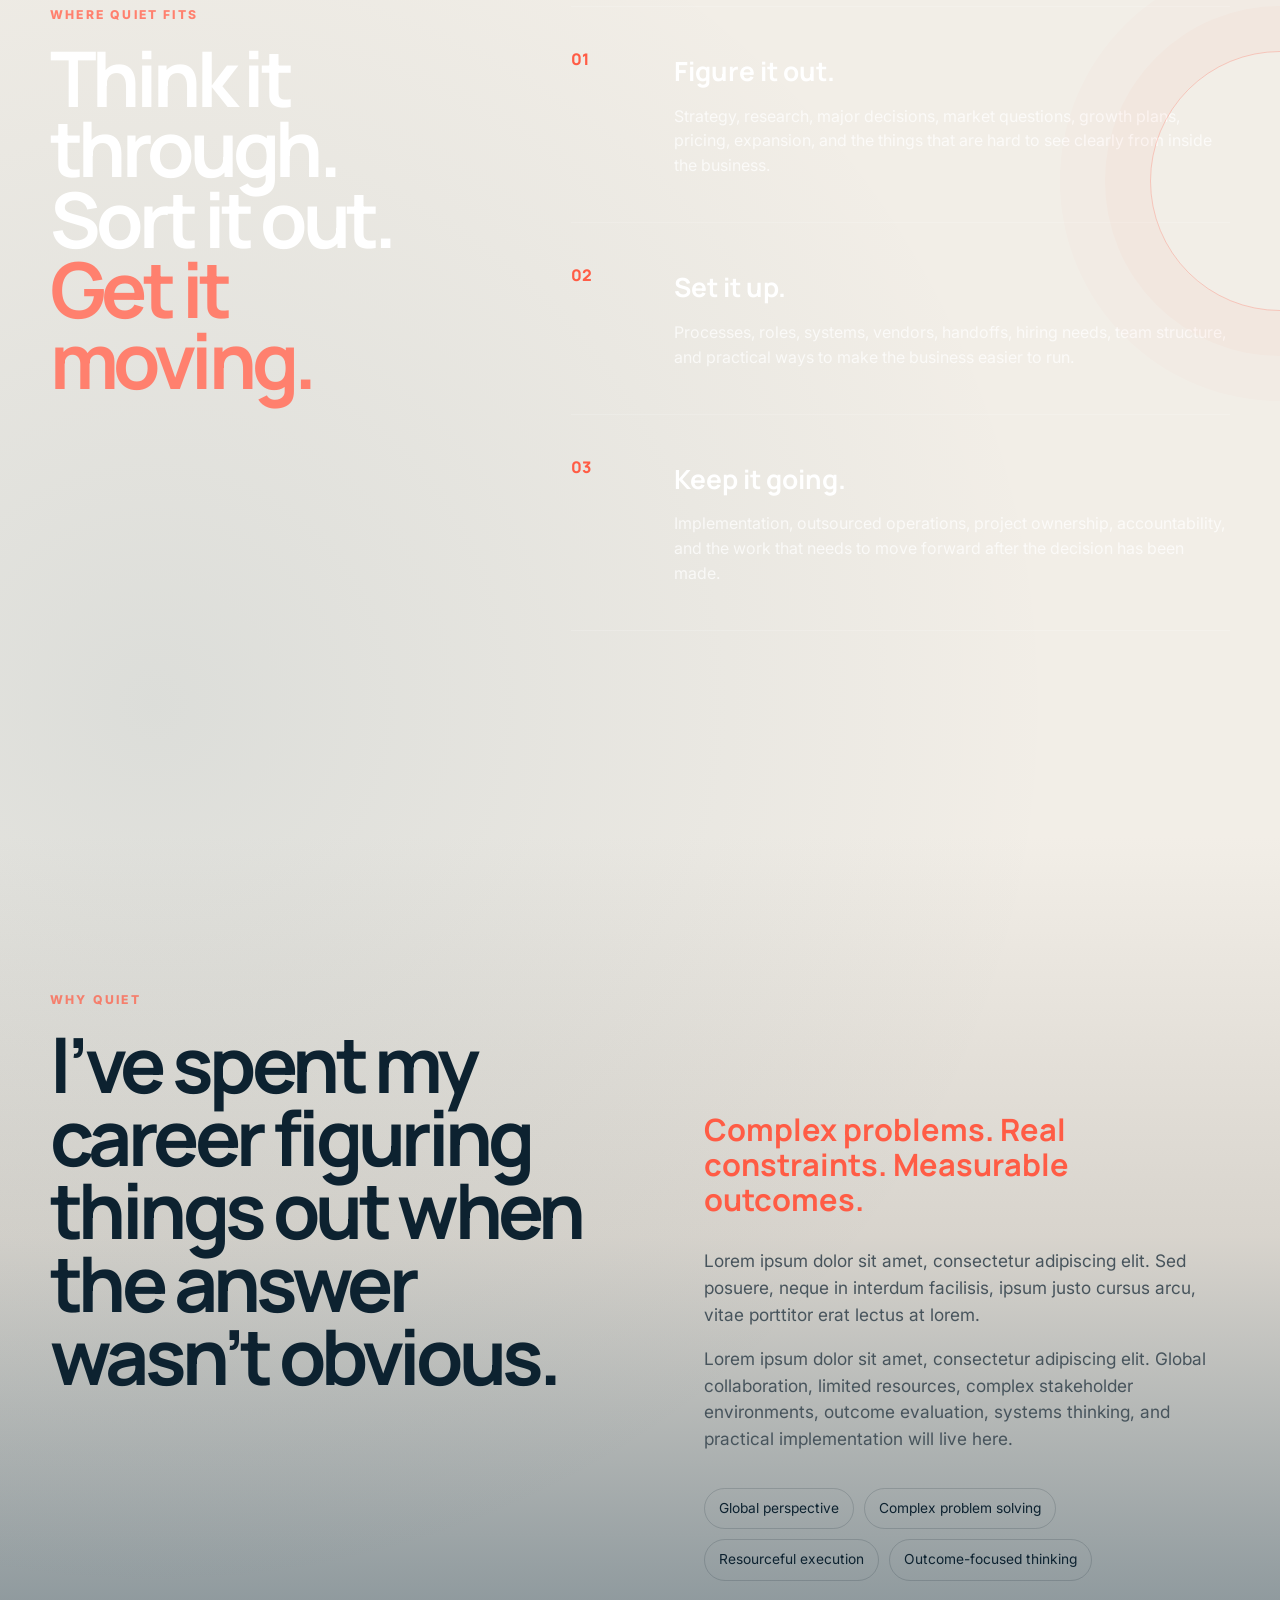
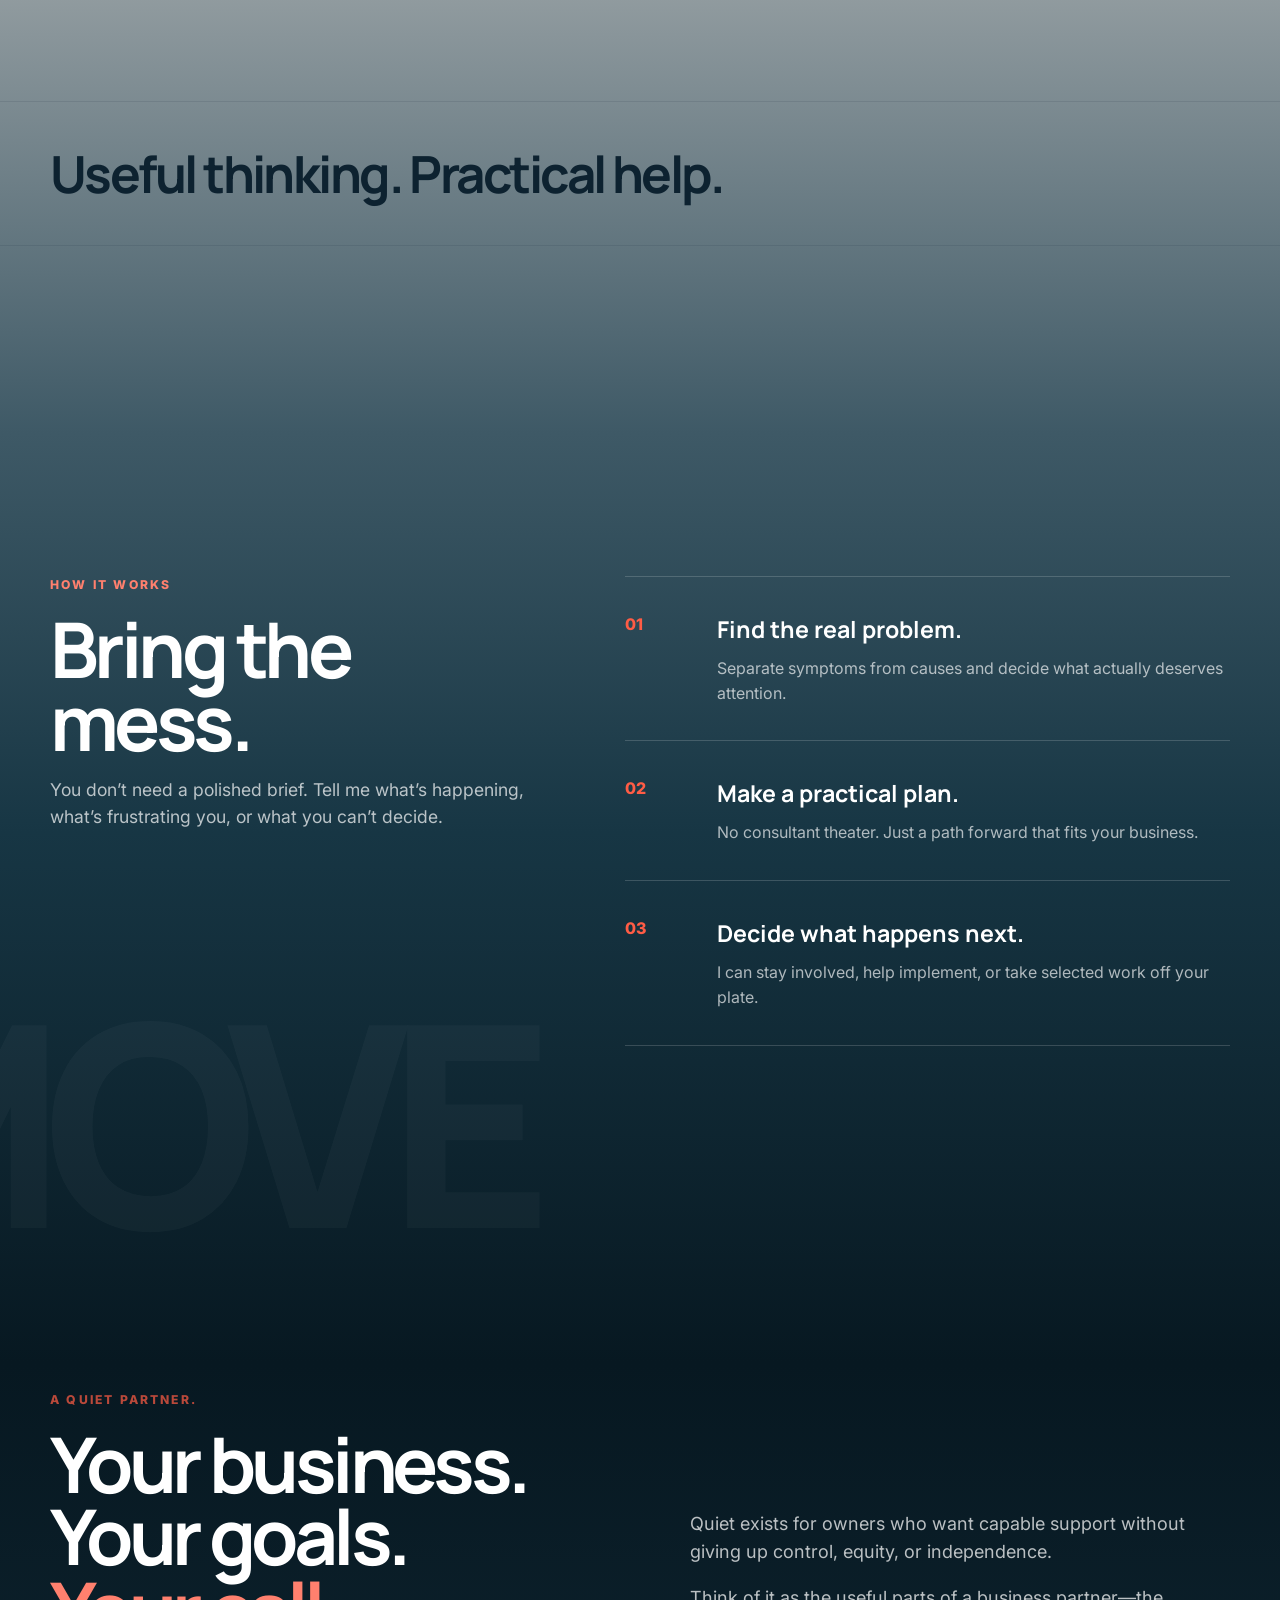
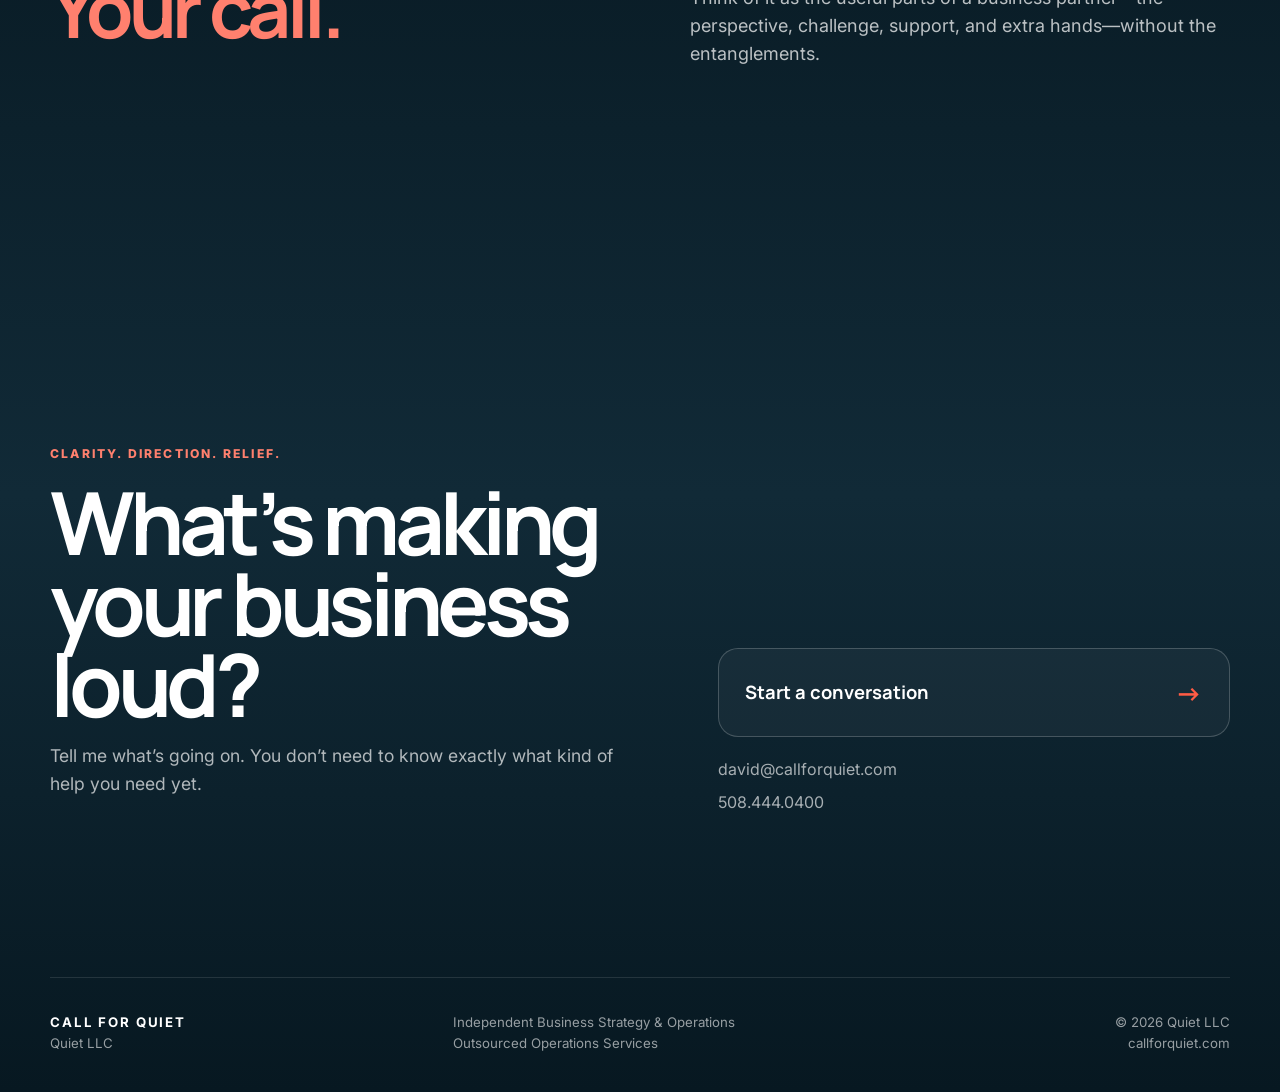
==== commit 1b74b005: "Lottsa Updates" ====
--- a/index.html
+++ b/index.html
@@ -1,170 +1,239 @@
 <!doctype html>
 <html lang="en">
 <head>
-  <meta charset="utf-8" />
-  <meta name="viewport" content="width=device-width,initial-scale=1" />
-  <meta name="description" content="Quiet helps independent business owners make clearer decisions, solve operational problems, and get work off their plate." />
-  <title>Call for Quiet - Strategy & Operations</title>
+  <meta charset="utf-8">
+  <meta name="viewport" content="width=device-width, initial-scale=1">
+  <meta name="description" content="Quiet helps independent business owners make clearer decisions, solve operational problems, and get work off their plate.">
+  <meta name="theme-color" content="#091923">
+  <title>Call for Quiet — Strategy, Operations & Owner Support</title>
   <link rel="preconnect" href="https://fonts.googleapis.com">
   <link rel="preconnect" href="https://fonts.gstatic.com" crossorigin>
-  <link href="https://fonts.googleapis.com/css2?family=Inter:wght@400;500;600;700&family=Manrope:wght@600;700;800&display=swap" rel="stylesheet">
-  <link rel="stylesheet" href="styles.css" />
+  <link href="https://fonts.googleapis.com/css2?family=Inter:wght@400;500;600;700&family=Manrope:wght@500;600;700;800&display=swap" rel="stylesheet">
+  <link rel="stylesheet" href="styles.css">
 </head>
 <body>
+  <div class="page-glow page-glow-a" aria-hidden="true"></div>
+  <div class="page-glow page-glow-b" aria-hidden="true"></div>
+
   <header class="site-header" id="top">
     <a class="brand" href="#top" aria-label="Call for Quiet home">
-      <img src="images/callforquietlogo1.png" alt="Call for Quiet" class="site-logo">
-
+      <img src="images/callforquietlogo.png" alt="Call for Quiet" class="site-logo">
     </a>
     <button class="menu-toggle" aria-expanded="false" aria-controls="site-nav">Menu</button>
     <nav class="site-nav" id="site-nav" aria-label="Primary navigation">
-      <a href="#problems">What we help with</a>
-      <a href="#approach">How it works</a>
-      <a href="#about">Why Quiet</a>
-      <a class="nav-cta" href="#contact">Let's Talk</a>
+      <a href="#help">What I help with</a>
+      <a href="#experience">Why Quiet</a>
+      <a href="#process">How it works</a>
+      <a class="nav-cta" href="#contact">Let’s talk</a>
     </nav>
   </header>
 
   <main>
-    <section class="hero hero-photo">
+    <section class="hero" aria-labelledby="hero-title">
+      <div class="hero-image" aria-hidden="true"></div>
       <div class="hero-shade" aria-hidden="true"></div>
-      <div class="hero-inner shell">
-        <div class="hero-message">
-          <p class="eyebrow">Strategy • Operations • Owner Support</p>
-          <h1><span>Running a business is loud.</span>Call for Quiet.</h1>
-          <p class="hero-copy">Strategic support for business owners who need a clearer head, a second set of eyes, and someone who can actually take things off the plate.</p>
+      <div class="shell hero-layout">
+        <div class="hero-copy reveal">
+          <p class="eyebrow">Strategy · Operations · Owner Support</p>
+          <h1 id="hero-title">
+            <span class="hero-pre">Running a business is loud.</span>
+            <span class="hero-main">Call for Quiet.</span>
+          </h1>
+          <p class="hero-lede">
+            An independent partner for business owners who need a clearer head,
+            a second set of eyes, and someone who can actually take things off the plate.
+          </p>
           <div class="hero-actions">
-            <a class="button button-gold" href="#contact">Let’s Talk <span aria-hidden="true">→</span></a>
-            <a class="text-link" href="#problems">See where Quiet helps</a>
-          </div>
-        </div>
-        <div class="hero-relief" aria-label="Clarity. Direction. Relief.">
+            <a class="button button-accent" href="#contact">Tell me what’s going on <span>→</span></a>
+            <a class="quiet-link" href="#story">Keep scrolling</a>
+          </div>
+        </div>
+        <div class="hero-mantra reveal reveal-delay-2" aria-label="Clarity. Direction. Relief.">
           <span>Clarity.</span>
           <span>Direction.</span>
           <span>Relief.</span>
         </div>
       </div>
+      <div class="scroll-cue" aria-hidden="true"><span></span></div>
     </section>
 
-    <section class="intro section-cream">
-      <div class="shell intro-wrap">
-        <div class="intro-lead">
-          <p class="eyebrow navy">You don’t need another consultant.</p>
-          <h2>You need someone<br>in your corner.</h2>
-          <p class="intro-deck">Someone who can help you think clearly, challenge the right assumptions, and take real work off your plate—without trying to take over your business.</p>
-        </div>
-
-        <div class="intro-proof">
-          <article>
-            <span>01</span>
-            <h3>Independent by design.</h3>
-            <p>No equity. No hidden agenda. No pressure to make your business fit someone else’s idea of success.</p>
-          </article>
-
-          <article>
-            <span>02</span>
-            <h3>Useful beyond advice.</h3>
-            <p>Sometimes you need perspective. Sometimes you need research, a plan, or someone to simply own the work and get it moving.</p>
-          </article>
-
-          <article>
-            <span>03</span>
-            <h3>Built for owners.</h3>
-            <p>Quiet works best with privately owned businesses where the owner still carries too much of the business in their own head.</p>
-          </article>
-        </div>
-      </div>
-    </section>
-
-    <section class="problems section-light" id="problems">
-      <div class="shell">
-        <div class="section-heading">
-          <p class="eyebrow navy">What brought you here?</p>
-          <h2>Sometimes the problem<br>has a name.<br>Sometimes it’s just…<br>a lot.</h2>
-        </div>
-        <div class="quote-grid">
-          <article class="problem-card"><span>01</span><p>“I’m spending my whole day putting out fires.”</p></article>
-          <article class="problem-card"><span>02</span><p>“We need to grow, but aren't sure where to start.”</p></article>
-          <article class="problem-card"><span>03</span><p>“We can’t keep good people long term.”</p></article>
-          <article class="problem-card"><span>04</span><p>“I need to hire, but I don’t know who I actually need.”</p></article>
-          <article class="problem-card"><span>05</span><p>“Everything still depends on me, every day.”</p></article>
-          <article class="problem-card"><span>06</span><p>“I have a big decision. <br>I need independent feedback.”</p></article>
-          <article class="problem-card"><span>07</span><p>“Something is broken. <br>I'm not sure what.”</p></article>
-          <article class="problem-card"><span>08</span><p>“I just need someone to <br>help get this organized.”</p></article>
-        </div>
-      </div>
-    </section>
-
-    <section class="services section-dark">
-      <div class="shell">
-        <div class="section-heading light-heading">
-          <p class="eyebrow">Where Quiet helps</p>
-          <h2>Think it through.<br>Sort it out.<br>Get it done.</h2>
-        </div>
-        <div class="service-grid">
-          <article><h3>Big Decisions</h3><p>Growth plans, new markets, pricing, expansion, major purchases, business model questions, and the decisions that are hard to make from inside the noise.</p></article>
-          <article><h3>Operations</h3><p>Processes, roles, systems, handoffs, vendors, capacity, recurring headaches, and the work that somehow keeps finding its way back to the owner.</p></article>
-          <article><h3>People</h3><p>Hiring needs, turnover, role clarity, team structure, management problems, and practical ways to make the business a better place to work.</p></article>
-          <article><h3>Research & Growth</h3><p>Market research, competitive analysis, customer questions, opportunity sizing, and turning a good idea into a plan you can actually act on.</p></article>
-          <article><h3>Outsourced Operations</h3><p>Sometimes the answer isn’t another recommendation. It’s simply: <em>give it to me.</em> Quiet can own selected operational work so you don’t have to.</p></article>
-          <article class="service-callout"><p><b>Not sure which box your problem fits in?</b></p><strong>Good.</strong><span>Real businesses have problems that<br>don't fit neat categories.</span></article>
-        </div>
-      </div>
-    </section>
-
-    <section class="approach section-cream" id="approach">
-      <div class="shell approach-grid">
-        <div class="sticky-copy">
-          <p class="eyebrow navy">How it works</p>
-          <h2>A Quiet partner.<br>Your business.<br>Your call.</h2>
-          <p>Quiet is there to help you think, decide, organize, and act - without becoming another stakeholder you need to satisfy.</p>
-        </div>
-        <div class="steps">
-          <article><span>1</span><div><h3>Bring the mess.</h3><p>You don’t need a polished brief. Tell me what’s happening, what’s frustrating you, or what you can’t decide.</p></div></article>
-          <article><span>2</span><div><h3>Figure out what matters.</h3><p>We separate symptoms from causes, identify the real decision, and decide what’s worth fixing now.</p></div></article>
-          <article><span>3</span><div><h3>Make a practical plan.</h3><p>No 80-slide deck unless you actually need one. The goal is clarity and action, not consultant theater.</p></div></article>
-          <article><span>4</span><div><h3>Keep it moving.</h3><p>I can stay involved as a sounding board, help implement the work, or take selected operations off your plate.</p></div></article>
-        </div>
-      </div>
-    </section>
-
-    <section class="about section-light" id="about">
-      <div class="shell about-grid">
-        <div class="about-card">
-          <p class="eyebrow navy">Why Quiet</p>
-          <h2>The goal isn’t to make you dependent on a consultant.</h2>
-        </div>
-        <div class="about-copy">
-          <p>Quiet exists for owners who want capable support without giving up control, equity, or independence.</p>
-          <p>Think of it as the useful parts of a business partner: the perspective, the challenge, the support, the extra hands, but without the entanglements.</p>
-          <blockquote>Call for Quiet: For the things you shouldn’t have to figure out alone.</blockquote>
-          <p class="signature">David Hansen<br><span>Founder & Principal, Quiet LLC</span></p>
-        </div>
-      </div>
-    </section>
-
-    <section class="contact section-dark" id="contact">
-      <div class="contact-bg" aria-hidden="true"></div>
-      <div class="shell contact-inner">
-        <p class="eyebrow">Clarity. Direction. Relief.</p>
-        <h2>What’s making<br>your business loud?</h2>
-        <p>Tell me what’s going on. You don’t need to know exactly what kind of help you need yet.</p>
-        <div class="contact-actions">
-          <a class="button button-gold" href="mailto:hello@callforquiet.com?subject=Call%20for%20Quiet">Let’s Talk <span aria-hidden="true">→</span></a>
-          <span class="contact-note">hello@callforquiet.com</span>
-        </div>
-      </div>
-    </section>
+    <div class="flow-canvas">
+      <section class="story flow-section" id="story">
+        <div class="shell story-grid">
+          <div class="story-statement reveal">
+            <p class="eyebrow light">The idea is simple.</p>
+            <h2>You don’t need another consultant.</h2>
+          </div>
+          <div class="story-answer reveal reveal-delay-1">
+            <p class="accent-intro">You need someone in your corner. Someone who will:</p>
+            <p>
+              - listen without an agenda<br>- challenge assumptions, constructively<br>- priortize what is urgent
+            </p>
+            <p>
+              Quiet works alongside the people building and running independent businesses; from the idea before the doors open to the challenges that come years later. 
+I help when there’s too much in your head, too much on your plate, or a decision that could use an outside perspective.
+            </p>
+          </div>
+        </div>
+        <div class="drift-word drift-word-one" aria-hidden="true">CLEAR</div>
+      </section>
+
+      <section class="owner-voices flow-section" id="help">
+        <div class="shell">
+          <div class="section-intro narrow reveal">
+            <p class="eyebrow dark">What brought you here?</p>
+            <h2>Sometimes the problem has a name. Sometimes it’s just… a lot.</h2>
+          </div>
+          <div class="voice-stream">
+            <p class="voice reveal slide-left">“I’m spending my whole day putting out fires.”</p>
+            <p class="voice reveal slide-right">“We’re growing, but I don’t know what comes next.”</p>
+            <p class="voice reveal slide-left">“We can’t keep good people.”</p>
+            <p class="voice reveal slide-right">“Everything still depends on me.”</p>
+            <p class="voice reveal slide-left">“I need to hire, but I don’t know who I actually need.”</p>
+            <p class="voice reveal slide-right">“Something is broken. I just can’t see what.”</p>
+          </div>
+        </div>
+      </section>
+
+      <section class="framework flow-section">
+        <div class="shell framework-wrap">
+          <div class="framework-copy reveal">
+            <p class="eyebrow light">Where Quiet fits</p>
+            <h2>Think it through.<br>Sort it out.<br><span>Get it moving.</span></h2>
+          </div>
+          <div class="framework-list">
+            <article class="framework-item reveal">
+              <span class="framework-num">01</span>
+              <div>
+                <h3>Figure it out.</h3>
+                <p>Strategy, research, major decisions, market questions, growth plans, pricing, expansion, and the things that are hard to see clearly from inside the business.</p>
+              </div>
+            </article>
+            <article class="framework-item reveal">
+              <span class="framework-num">02</span>
+              <div>
+                <h3>Set it up.</h3>
+                <p>Processes, roles, systems, vendors, handoffs, hiring needs, team structure, and practical ways to make the business easier to run.</p>
+              </div>
+            </article>
+            <article class="framework-item reveal">
+              <span class="framework-num">03</span>
+              <div>
+                <h3>Keep it going.</h3>
+                <p>Implementation, outsourced operations, project ownership, accountability, and the work that needs to move forward after the decision has been made.</p>
+              </div>
+            </article>
+          </div>
+        </div>
+        <div class="drift-orb drift-orb-a" aria-hidden="true"></div>
+      </section>
+
+      <section class="experience flow-section" id="experience">
+        <div class="shell experience-grid">
+          <div class="experience-heading reveal">
+            <p class="eyebrow dark">Why Quiet</p>
+            <h2>I’ve spent my career figuring things out when the answer wasn’t obvious.</h2>
+          </div>
+          <div class="experience-copy reveal reveal-delay-1">
+            <p class="experience-lede">Complex problems. Real constraints. Measurable outcomes.</p>
+            <p class="placeholder">
+              Lorem ipsum dolor sit amet, consectetur adipiscing elit. Sed posuere,
+              neque in interdum facilisis, ipsum justo cursus arcu, vitae porttitor
+              erat lectus at lorem.
+            </p>
+            <p class="placeholder">
+              Lorem ipsum dolor sit amet, consectetur adipiscing elit. Global collaboration,
+              limited resources, complex stakeholder environments, outcome evaluation,
+              systems thinking, and practical implementation will live here.
+            </p>
+            <div class="experience-points">
+              <span class="reveal">Global perspective</span>
+              <span class="reveal">Complex problem solving</span>
+              <span class="reveal">Resourceful execution</span>
+              <span class="reveal">Outcome-focused thinking</span>
+            </div>
+          </div>
+        </div>
+        <div class="experience-pull reveal">
+          <div class="shell"><p>Useful thinking. Practical help.</p></div>
+        </div>
+      </section>
+
+      <section class="process flow-section" id="process">
+        <div class="shell process-grid">
+          <div class="process-intro reveal">
+            <p class="eyebrow light">How it works</p>
+            <h2>Bring the mess.</h2>
+            <p>You don’t need a polished brief. Tell me what’s happening, what’s frustrating you, or what you can’t decide.</p>
+          </div>
+          <div class="process-steps">
+            <article class="process-step reveal">
+              <span>01</span>
+              <div>
+                <h3>Find the real problem.</h3>
+                <p>Separate symptoms from causes and decide what actually deserves attention.</p>
+              </div>
+            </article>
+            <article class="process-step reveal">
+              <span>02</span>
+              <div>
+                <h3>Make a practical plan.</h3>
+                <p>No consultant theater. Just a path forward that fits your business.</p>
+              </div>
+            </article>
+            <article class="process-step reveal">
+              <span>03</span>
+              <div>
+                <h3>Decide what happens next.</h3>
+                <p>I can stay involved, help implement, or take selected work off your plate.</p>
+              </div>
+            </article>
+          </div>
+        </div>
+        <div class="drift-word drift-word-two" aria-hidden="true">MOVE</div>
+      </section>
+
+      <section class="independence flow-section">
+        <div class="shell independence-wrap">
+          <div class="independence-line reveal">
+            <p class="eyebrow dark">A quiet partner.</p>
+            <h2>Your business.<br>Your goals.<br><span>Your call.</span></h2>
+          </div>
+          <div class="independence-copy reveal reveal-delay-1">
+            <p>Quiet exists for owners who want capable support without giving up control, equity, or independence.</p>
+            <p>Think of it as the useful parts of a business partner—the perspective, challenge, support, and extra hands—without the entanglements.</p>
+          </div>
+        </div>
+      </section>
+
+      <section class="contact flow-section" id="contact">
+        <div class="shell contact-layout">
+          <div class="contact-copy reveal">
+            <p class="eyebrow light">Clarity. Direction. Relief.</p>
+            <h2>What’s making your business loud?</h2>
+            <p>Tell me what’s going on. You don’t need to know exactly what kind of help you need yet.</p>
+          </div>
+          <div class="contact-panel reveal reveal-delay-1">
+            <a class="contact-primary" href="mailto:david@callforquiet.com?subject=Call%20for%20Quiet">
+              <span>Start a conversation</span><strong>→</strong>
+            </a>
+            <div class="contact-details">
+              <a href="mailto:david@callforquiet.com">david@callforquiet.com</a>
+              <a href="tel:+15084440400">508.444.0400</a>
+            </div>
+          </div>
+        </div>
+      </section>
+
+      <footer class="site-footer">
+        <div class="shell footer-grid">
+          <div class="footer-brand"><strong>CALL FOR QUIET</strong><span>Quiet LLC</span></div>
+          <div class="footer-copy">Independent Business Strategy & Operations<br>Outsourced Operations Services</div>
+          <div class="footer-right">© <span id="year"></span> Quiet LLC<br>callforquiet.com</div>
+        </div>
+      </footer>
+    </div>
   </main>
-
-  <footer class="site-footer">
-    <div class="shell footer-grid">
-      <div class="footer-brand"><strong>CALL FOR QUIET</strong><span>Quiet LLC</span></div>
-      <div>Independent Business Strategy & Operations<br>Outsourced Operations Services</div>
-      <div class="footer-right">© <span id="year"></span> Quiet LLC<br>callforquiet.com</div>
-    </div>
-  </footer>
-
   <script src="script.js"></script>
 </body>
 </html>
--- a/styles.css
+++ b/styles.css
@@ -1,380 +1,900 @@
 :root {
-  --navy: #10243b;
-  --navy-2: #0a1a2a;
-  --cream: #f3efe6;
-  --paper: #fbfaf7;
-  --gold: #bd9853;
-  --ink: #15243a;
-  --muted: #66717d;
-  --line: rgba(16,36,59,.16);
+  --ink: #0d2230;
+  --ink-deep: #071821;
+  --ink-soft: #17384b;
+  --paper: #f2eee7;
+  --paper-warm: #e8e1d8;
+  --stone: #b8b1a8;
+  --accent: #ff5c45;
+  --accent-soft: #ff806e;
+  --white: #fffdf9;
+  --line-dark: rgba(13,34,48,.14);
+  --line-light: rgba(255,255,255,.17);
   --max: 1180px;
 }
+
 * { box-sizing: border-box; }
-html { scroll-behavior: smooth; }
-body { margin: 0; font-family: Inter, system-ui, sans-serif; color: var(--ink); background: var(--paper); line-height: 1.55; }
+
+html {
+  scroll-behavior: smooth;
+  background: var(--ink-deep);
+}
+
+body {
+  margin: 0;
+  color: var(--ink);
+  font-family: Inter, system-ui, sans-serif;
+  background: var(--ink-deep);
+  line-height: 1.55;
+  overflow-x: hidden;
+}
+
 a { color: inherit; }
-.shell { width: min(var(--max), calc(100% - 48px)); margin: 0 auto; }
-.site-header { position: sticky; top: 0; z-index: 50; min-height: 82px; display: flex; align-items: center; justify-content: space-between; padding: 0 max(24px, calc((100vw - var(--max))/2)); background: rgba(243,239,230,.94); backdrop-filter: blur(14px); border-bottom: 1px solid rgba(16,36,59,.08); }
-.brand { display: flex; align-items: center; gap: 13px; text-decoration: none; }
-.brand-mark, .mini-mark { width: 54px; height: 54px; border: 3px solid var(--navy); border-right-color: transparent; border-radius: 50%; transform: rotate(-16deg); }
-.brand-type { display:flex; flex-direction:column; letter-spacing:.22em; font-size:.66rem; line-height:1.15; }
-.brand-type strong { font: 800 1.18rem/1 Manrope, sans-serif; letter-spacing:.12em; margin-top:4px; }
-.site-nav { display:flex; align-items:center; gap:28px; font-size:.92rem; }
-.site-nav a { text-decoration:none; }
-.nav-cta { border:1px solid var(--navy); padding:10px 16px; }
-.menu-toggle { display:none; }
-.section-dark { color: white; background: var(--navy-2); position: relative; overflow:hidden; }
-.section-cream { background: var(--cream); }
-.section-light { background: var(--paper); }
-.hero { min-height: 760px; display:flex; align-items:center; }
-.hero-bg, .contact-bg { position:absolute; inset:0; background:
-  radial-gradient(circle at 18% 30%, rgba(255,255,255,.11), transparent 23%),
-  linear-gradient(180deg, rgba(10,26,42,.14), rgba(10,26,42,.88)),
-  linear-gradient(135deg, transparent 0 45%, rgba(189,152,83,.12) 45% 46%, transparent 46% 100%); }
-.hero-bg::after, .contact-bg::after { content:""; position:absolute; left:-8%; right:-8%; bottom:-2%; height:35%; background:linear-gradient(155deg, transparent 0 37%, rgba(255,255,255,.06) 37.5% 45%, transparent 45.5% 54%, rgba(189,152,83,.10) 54.5% 63%, transparent 63.5%); opacity:.65; }
-.hero-inner { position:relative; z-index:2; padding:100px 0 130px; }
-.eyebrow { text-transform:uppercase; letter-spacing:.19em; color:var(--gold); font-size:.76rem; font-weight:700; }
-.eyebrow.navy { color:var(--navy); opacity:.7; }
-.hero h1, h2 { font-family: Manrope, Inter, sans-serif; letter-spacing:-.045em; margin:0; }
-.hero h1 { font-size:clamp(4rem, 8vw, 7.8rem); line-height:.9; max-width:1000px; }
-.hero h1 span { color:#d9dfe5; }
-.hero-kicker { font-family:Manrope,sans-serif; font-size:clamp(2rem,3vw,3.1rem); color:var(--gold); margin:24px 0 18px; font-weight:700; }
-.hero-copy { max-width:760px; color:#d8e0e7; font-size:1.18rem; }
-.hero-actions { display:flex; gap:24px; align-items:center; margin-top:34px; }
-.button { display:inline-block; text-decoration:none; padding:15px 21px; font-weight:700; }
-.button-gold { background:var(--gold); color:#0c1c2c; }
-.text-link { color:white; text-underline-offset:4px; }
-.hero-note { position:absolute; right:38px; bottom:34px; color:var(--gold); letter-spacing:.14em; text-transform:uppercase; font-weight:700; font-size:.74rem; z-index:2; }
-.intro, .problems, .services, .approach, .about, .contact { padding:110px 0; }
-.intro-grid, .about-grid { display:grid; grid-template-columns: .9fr 1.1fr; gap:90px; align-items:start; }
-h2 { font-size:clamp(2.7rem,5vw,5rem); line-height:.98; }
-.intro-copy, .about-copy { font-size:1.14rem; max-width:720px; }
-.intro-copy p:first-child { margin-top:0; }
-.section-heading { margin-bottom:52px; }
-.section-heading h2 { max-width:900px; }
-.quote-grid { display:grid; grid-template-columns:repeat(4,1fr); border-top:1px solid var(--line); border-left:1px solid var(--line); }
-
-.problem-card {
-  min-height: 220px;
-  padding: 28px;
-  display: flex;
-  flex-direction: column;
-  justify-content: center; /* was space-between */
-  gap: 22px; /* add this so the number and quote don't collide now that space-between isn't doing that job */
-transition:.25s east;}
-.problem-card:hover { background:var(--cream); transform:translateY(-3px); }
-.problem-card span { color:var(--gold); font-weight:700; font-size:.8rem; }
-.problem-card p { font:600 1.15rem/1.35 Manrope,sans-serif; }
-.light-heading h2 { color:white; }
-.service-grid { display:grid; grid-template-columns:repeat(3,1fr); gap:1px; background:rgba(255,255,255,.12); border:1px solid rgba(255,255,255,.12); }
-.service-grid article { background:var(--navy-2); padding:36px; min-height:270px; }
-.service-grid h3, .steps h3 { font:700 1.35rem/1.2 Manrope,sans-serif; margin:0 0 15px; }
-.service-grid p { color:#cfd8e0; }
-.service-callout { background:var(--gold)!important; color:#10243b; display:flex; flex-direction:column; justify-content:center; }
-.service-callout p, .service-callout span { color:#10243b; }
-.service-callout strong { font:800 2.8rem/1 Manrope,sans-serif; margin:8px 0 16px; }
-.approach-grid { display:grid; grid-template-columns:.85fr 1.15fr; gap:100px; }
-.sticky-copy { position:sticky; top:130px; align-self:start; }
-.sticky-copy p:last-child { font-size:1.1rem; max-width:540px; }
-.steps article { display:grid; grid-template-columns:70px 1fr; gap:26px; padding:32px 0; border-top:1px solid var(--line); }
-.steps article:last-child { border-bottom:1px solid var(--line); }
-.steps span { color:var(--gold); font:800 2rem/1 Manrope,sans-serif; }
-.steps p { margin:0; color:#4b5967; }
-.about-card { background:var(--cream); padding:44px; }
-.mini-mark { width:68px; height:68px; margin-bottom:38px; }
-.about-card h2 { font-size:clamp(2.4rem,4vw,4.4rem); }
-.about-copy blockquote { margin:42px 0; padding-left:26px; border-left:2px solid var(--gold); font:700 1.8rem/1.25 Manrope,sans-serif; color:var(--navy); }
-.signature { margin-top:38px; font-weight:700; }
-.signature span { color:var(--muted); font-weight:400; }
-.contact { min-height:650px; display:flex; align-items:center; }
-.contact-inner { position:relative; z-index:2; }
-.contact h2 { font-size:clamp(3.5rem,7vw,7rem); color:white; }
-.contact p:not(.eyebrow) { color:#d9e0e7; max-width:720px; font-size:1.16rem; }
-.contact-actions { display:flex; gap:24px; align-items:center; margin-top:34px; }
-.contact-note { color:var(--gold); font-weight:600; }
-.contact small { display:block; color:#8fa0af; margin-top:14px; }
-.site-footer { background:#07131f; color:#d6dee5; padding:36px 0; font-size:.84rem; }
-.footer-grid { display:grid; grid-template-columns:1fr 1fr 1fr; gap:28px; align-items:end; }
-.footer-brand { display:flex; flex-direction:column; gap:4px; }
-.footer-brand strong { color:white; letter-spacing:.16em; }
-.footer-right { text-align:right; }
-@media (max-width: 900px){
-  .site-nav { position:absolute; top:82px; left:0; right:0; background:var(--cream); padding:24px; flex-direction:column; align-items:flex-start; display:none; border-bottom:1px solid var(--line); }
-  .site-nav.open { display:flex; }
-  .menu-toggle { display:block; background:none; border:1px solid var(--navy); padding:8px 12px; }
-  .hero { min-height:680px; }
-  .intro-grid,.about-grid,.approach-grid { grid-template-columns:1fr; gap:50px; }
-  .sticky-copy { position:static; }
-  .quote-grid { grid-template-columns:repeat(2,1fr); }
-  .service-grid { grid-template-columns:1fr 1fr; }
-  .footer-grid { grid-template-columns:1fr; }
-  .footer-right { text-align:left; }
-}
-@media (max-width: 620px){
-  .shell { width:min(var(--max), calc(100% - 32px)); }
-  .brand-mark { width:44px; height:44px; }
-  .brand-type span { display:none; }
-  .hero-inner { padding:95px 0 110px; }
-  .hero h1 { font-size:3.6rem; }
-  .hero-actions,.contact-actions { flex-direction:column; align-items:flex-start; }
-  .quote-grid,.service-grid { grid-template-columns:1fr; }
-  .problem-card { min-height:160px; }
-  .intro,.problems,.services,.approach,.about,.contact { padding:80px 0; }
-  .steps article { grid-template-columns:48px 1fr; }
-  .hero-note { left:16px; right:auto; }
-}
-
-/* ---- Call for Quiet visual refresh ---- */
+img { max-width: 100%; }
+
+.shell {
+  width: min(var(--max), calc(100% - 48px));
+  margin: 0 auto;
+}
+
+.page-glow {
+  position: fixed;
+  z-index: 0;
+  pointer-events: none;
+  border-radius: 999px;
+  filter: blur(90px);
+  opacity: .22;
+}
+
+.page-glow-a {
+  width: 360px;
+  height: 360px;
+  background: var(--accent);
+  top: 18vh;
+  left: -170px;
+}
+
+.page-glow-b {
+  width: 460px;
+  height: 460px;
+  background: #819aa5;
+  right: -250px;
+  top: 135vh;
+  opacity: .15;
+}
+
 .site-header {
-  min-height: 96px;
-  padding-top: 9px;
-  padding-bottom: 9px;
-  background: rgba(250,247,240,.95);
-}
+  position: absolute;
+  top: 0;
+  left: 0;
+  right: 0;
+  z-index: 30;
+  display: flex;
+  align-items: center;
+  justify-content: space-between;
+  min-height: 110px;
+  padding: 14px max(26px, calc((100vw - var(--max)) / 2));
+}
+
+.brand {
+  display: flex;
+  align-items: center;
+  text-decoration: none;
+}
+
 .site-logo {
   display: block;
-  width: 450px;
-  max-height: 100px;
+  width: clamp(195px, 18vw, 270px);
   height: auto;
-  object-fit: contain;
-  object-position: left center;
-}
-.nav-cta,
-.button {
+}
+
+.site-nav {
+  display: flex;
+  align-items: center;
+  gap: 28px;
+  color: rgba(255,255,255,.92);
+  font-size: .9rem;
+}
+
+.site-nav a { text-decoration: none; }
+
+.site-nav > a:not(.nav-cta) {
+  position: relative;
+}
+
+.site-nav > a:not(.nav-cta)::after {
+  content: "";
+  position: absolute;
+  left: 0;
+  bottom: -7px;
+  width: 0;
+  height: 2px;
+  background: var(--accent);
+  transition: width .25s ease;
+}
+
+.site-nav > a:not(.nav-cta):hover::after {
+  width: 100%;
+}
+
+.nav-cta {
+  padding: 12px 20px;
+  border: 1px solid rgba(255,255,255,.32);
   border-radius: 999px;
-}
-.nav-cta {
-  border: 0;
-  background: var(--gold);
-  color: white;
-  padding: 13px 24px;
+  background: rgba(7,24,33,.28);
+  backdrop-filter: blur(10px);
   font-weight: 700;
-  box-shadow: 0 8px 24px rgba(189,152,83,.20);
-}
-.nav-cta:hover,
-.button:hover {
-  transform: translateY(-2px);
-}
+}
+
+.nav-cta:hover {
+  border-color: var(--accent);
+}
+
+.menu-toggle { display: none; }
+
+.hero {
+  position: relative;
+  z-index: 1;
+  min-height: 850px;
+  display: flex;
+  align-items: end;
+  overflow: hidden;
+  color: white;
+}
+
+.hero-image,
+.hero-shade {
+  position: absolute;
+  inset: 0;
+}
+
+.hero-image {
+  background-image: url("images/quiet-hero.jpg");
+  background-size: cover;
+  background-position: center 58%;
+  transform: scale(1.035);
+  will-change: transform;
+}
+
+.hero-shade {
+  background:
+    linear-gradient(90deg, rgba(7,24,33,.88) 0%, rgba(7,24,33,.68) 44%, rgba(7,24,33,.28) 72%, rgba(7,24,33,.18) 100%),
+    linear-gradient(180deg, rgba(7,24,33,.07) 0%, rgba(7,24,33,.25) 58%, rgba(7,24,33,.93) 100%);
+}
+
+.hero::after {
+  content: "";
+  position: absolute;
+  left: 0;
+  right: 0;
+  bottom: -1px;
+  height: 220px;
+  background: linear-gradient(180deg, rgba(7,24,33,0), var(--ink-deep));
+  pointer-events: none;
+}
+
+.hero-layout {
+  position: relative;
+  z-index: 2;
+  display: grid;
+  grid-template-columns: minmax(0,1fr) 320px;
+  gap: 70px;
+  align-items: end;
+  padding: 220px 0 145px;
+}
+
+.eyebrow {
+  margin: 0 0 18px;
+  text-transform: uppercase;
+  letter-spacing: .18em;
+  font-size: .76rem;
+  font-weight: 800;
+  color: var(--accent);
+}
+
+.eyebrow.dark {
+  color: var(--accent);
+  opacity: .72;
+}
+
+.eyebrow.light {
+  color: var(--accent-soft);
+}
+
+.hero h1,
+h2,
+h3 {
+  font-family: Manrope, Inter, sans-serif;
+  margin: 0;
+}
+
+.hero h1 {
+  display: flex;
+  flex-direction: column;
+  gap: 10px;
+}
+
+.hero-pre {
+  color: var(--accent-soft);
+  text-transform: uppercase;
+  letter-spacing: .07em;
+  font-size: clamp(1.25rem, 2.5vw, 2.1rem);
+  line-height: 1.1;
+  font-weight: 800;
+}
+
+.hero-main {
+  font-size: clamp(4.5rem, 8vw, 8.2rem);
+  line-height: .89;
+  letter-spacing: -.065em;
+  font-weight: 800;
+}
+
+.hero-lede {
+  max-width: 660px;
+  margin: 24px 0 0;
+  color: rgba(255,255,255,.84);
+  font-size: 1.15rem;
+}
+
+.hero-actions {
+  display: flex;
+  align-items: center;
+  gap: 26px;
+  margin-top: 34px;
+}
+
 .button {
   display: inline-flex;
   align-items: center;
-  gap: 18px;
-  padding: 15px 27px;
-  transition: transform .2s ease, box-shadow .2s ease;
-}
-.button-gold {
-  color: white;
-  background: linear-gradient(135deg, #d2ae6b, #b88d47);
-  box-shadow: 0 12px 28px rgba(0,0,0,.18);
-}
-.hero-photo {
+  justify-content: space-between;
+  gap: 26px;
+  padding: 16px 24px;
+  border-radius: 999px;
+  text-decoration: none;
+  font-weight: 700;
+  transition: transform .25s ease, box-shadow .25s ease;
+}
+
+.button:hover { transform: translateY(-3px); }
+
+.button-accent {
+  color: var(--ink-deep);
+  background: var(--accent);
+  box-shadow: 0 14px 34px rgba(0,0,0,.18);
+}
+
+.quiet-link {
+  color: rgba(255,255,255,.88);
+  text-underline-offset: 5px;
+}
+
+.hero-mantra {
   position: relative;
-  min-height: 400px;
-  display: flex;
-  align-items: stretch;
-  overflow: hidden;
-  color: white;
-  background-image:
-    linear-gradient(90deg, rgba(7,24,39,.84) 0%, rgba(7,24,39,.63) 43%, rgba(7,24,39,.20) 72%, rgba(7,24,39,.08) 100%),
-    linear-gradient(180deg, rgba(7,24,39,.06) 0%, rgba(7,24,39,.24) 100%),
-    url("images/quiet-hero.jpg");
-  background-size: cover;
-  background-position: center 75%;
-}
-.hero-photo::after {
+  display: flex;
+  flex-direction: column;
+  gap: 8px;
+  padding: 22px 0 20px 32px;
+  border-left: 2px solid var(--accent);
+  margin-bottom: 8px;
+  font: 700 clamp(2rem,3vw,3.25rem)/1.02 Manrope, sans-serif;
+  letter-spacing: .055em;
+  text-transform: uppercase;
+}
+
+.hero-mantra::before {
   content: "";
   position: absolute;
-  inset: auto 0 0;
-  height: 32%;
-  background: linear-gradient(180deg, transparent, rgba(7,24,39,.30));
-  pointer-events: none;
-}
-.hero-shade {
+  left: -220px;
+  top: 50%;
+  width: 180px;
+  height: 1px;
+  background: rgba(255,92,69,.55);
+}
+
+.scroll-cue {
   position: absolute;
-  inset: 0;
-  background: radial-gradient(circle at 78% 24%, rgba(211,175,110,.17), transparent 25%);
-}
-.hero-photo .hero-inner {
+  left: 50%;
+  bottom: 48px;
+  z-index: 3;
+  width: 1px;
+  height: 68px;
+  background: rgba(255,255,255,.2);
+  overflow: hidden;
+}
+
+.scroll-cue span {
+  display: block;
+  width: 100%;
+  height: 26px;
+  background: var(--accent);
+  animation: scrollCue 2.4s ease-in-out infinite;
+}
+
+@keyframes scrollCue {
+  0% { transform: translateY(-28px); opacity: 0; }
+  35% { opacity: 1; }
+  100% { transform: translateY(68px); opacity: 0; }
+}
+
+.flow-canvas {
   position: relative;
   z-index: 2;
+  margin-top: -1px;
+  background:
+    radial-gradient(circle at 82% 16%, rgba(255,92,69,.08), transparent 23%),
+    radial-gradient(circle at 12% 46%, rgba(27,74,96,.10), transparent 24%),
+linear-gradient(
+  180deg,
+
+  /* picks up from the dark hero */
+  var(--ink-deep) 0%,
+  #102b3a 10%,
+
+  /* transition toward light */
+  #667680 17%,
+  #cbd0cd 23%,
+  #f2eee7 29%,
+
+  /* owner / problem area stays light */
+  #f2eee7 48%,
+
+  /* begin moving back toward dark */
+  #d8d4cd 54%,
+  #89959a 60%,
+  #3e5966 66%,
+  #173644 72%,
+
+  /* dark sections */
+  var(--ink-deep) 80%,
+  #112a37 91%,
+  var(--ink-deep) 100%
+)
+}
+
+.flow-section {
+  position: relative;
+  padding: 150px 0;
+}
+
+.story {
+  color: white;
+  padding-top: 185px;
+}
+
+.story-grid,
+.framework-wrap,
+.experience-grid,
+.process-grid,
+.independence-wrap,
+.contact-layout {
   display: grid;
-  grid-template-columns: minmax(0, 1fr) 340px;
-  gap: 70px;
+  gap: 100px;
+}
+
+.story-grid {
+  grid-template-columns: .95fr 1.05fr;
+}
+
+.story h2,
+.section-intro h2,
+.experience h2,
+.independence h2 {
+  font-size: clamp(3.2rem, 6vw, 6.8rem);
+  line-height: .95;
+  letter-spacing: -.06em;
+}
+
+.story h2 { color: white; }
+
+.story-answer {
+  max-width: 650px;
+  padding-top: 80px;
+  color: rgba(255,255,255,.78);
+  font-size: 1.15rem;
+}
+
+.accent-intro {
+  margin-top: 0;
+  color: var(--accent-soft);
+  font: 700 clamp(1.5rem, 2.6vw, 2.5rem)/1.1 Manrope, sans-serif;
+}
+
+.owner-voices {
+      color: #526976;
+  padding-top: 160px;
+}
+
+.narrow { max-width: 900px; }
+
+.section-intro h2 { max-width: 980px; color: #ffffff;}
+
+.voice-stream { margin-top: 90px; }
+
+.voice {
+  width: fit-content;
+  max-width: 850px;
+  margin: 0 0 42px;
+    color: #526976;
+  font: 600 clamp(1.6rem, 3.5vw, 3.4rem)/1.1 Manrope, sans-serif;
+  letter-spacing: -.035em;
+}
+
+.voice:nth-child(even) {
+  margin-left: auto;
+  text-align: right;
+}
+
+.framework {
+  color: white;
+  padding: 170px 0 185px;
+}
+
+.framework-wrap {
+  grid-template-columns: .78fr 1.22fr;
+}
+
+.framework-copy {
+  position: sticky;
+  top: 120px;
+  align-self: start;
+}
+
+.framework-copy h2 {
+  font-size: clamp(3.4rem, 6vw, 6.4rem);
+  line-height: .92;
+  letter-spacing: -.06em;
+}
+
+.framework-copy h2 span { color: var(--accent-soft); }
+
+.framework-list {
+  border-top: 1px solid var(--line-light);
+}
+
+.framework-item {
+  display: grid;
+  grid-template-columns: 75px 1fr;
+  gap: 28px;
+  padding: 44px 0;
+  border-bottom: 1px solid var(--line-light);
+}
+
+.framework-num {
+  color: var(--accent);
+  font: 800 1rem/1 Manrope, sans-serif;
+}
+
+.framework-item h3 {
+  color: white;
+  font-size: 1.65rem;
+  margin-bottom: 12px;
+}
+
+.framework-item p {
+  margin: 0;
+  color: rgba(255,255,255,.72);
+}
+
+.experience {
+  color: var(--ink);
+  padding-top: 175px;
+}
+
+.experience-grid {
+  grid-template-columns: 1fr .95fr;
+}
+
+.experience-heading h2 { max-width: 690px; }
+
+.experience-copy {
+  max-width: 620px;
+  padding-top: 90px;
+}
+
+.experience-lede {
+  color: var(--accent);
+  font: 700 clamp(1.45rem,2.4vw,2.2rem)/1.15 Manrope, sans-serif;
+}
+
+.placeholder {
+  color: #47545c;
+  font-size: 1.08rem;
+}
+
+.experience-points {
+  display: flex;
+  flex-wrap: wrap;
+  gap: 10px;
+  margin-top: 35px;
+}
+
+.experience-points span {
+  display: inline-flex;
+  align-items: center;
+  padding: 9px 14px;
+  border: 1px solid rgba(13,34,48,.16);
+  border-radius: 999px;
+  font-size: .86rem;
+}
+
+.experience-pull {
+  margin-top: 120px;
+  padding: 46px 0;
+  border-top: 1px solid rgba(13,34,48,.1);
+  border-bottom: 1px solid rgba(13,34,48,.1);
+}
+
+.experience-pull p {
+  margin: 0;
+  color: var(--ink);
+  font: 700 clamp(2.1rem,4vw,4.6rem)/1 Manrope, sans-serif;
+  letter-spacing: -.05em;
+}
+
+.process {
+  color: white;
+  padding: 180px 0;
+}
+
+.process-grid {
+  grid-template-columns: .88fr 1.12fr;
+}
+
+.process-intro h2 {
+  color: white;
+  font-size: clamp(3.7rem,6vw,6.3rem);
+  line-height: .95;
+  letter-spacing: -.055em;
+}
+
+.process-intro > p:last-child {
+  max-width: 520px;
+  color: rgba(255,255,255,.7);
+  font-size: 1.1rem;
+}
+
+.process-steps {
+  border-top: 1px solid var(--line-light);
+}
+
+.process-step {
+  display: grid;
+  grid-template-columns: 64px 1fr;
+  gap: 28px;
+  padding: 35px 0;
+  border-bottom: 1px solid var(--line-light);
+}
+
+.process-step > span {
+  color: var(--accent);
+  font-weight: 800;
+}
+
+.process-step h3 {
+  color: white;
+  margin-bottom: 8px;
+  font-size: 1.45rem;
+}
+
+.process-step p {
+  margin: 0;
+  color: rgba(255,255,255,.66);
+}
+
+.independence {
+  color: white;
+  padding: 165px 0 190px;
+}
+
+.independence-wrap {
+  grid-template-columns: 1fr 1fr;
+}
+
+.independence h2 { color: white; }
+
+.independence h2 span { color: var(--accent-soft); }
+
+.independence-copy {
+  max-width: 600px;
+  padding-top: 100px;
+  color: rgba(255,255,255,.72);
+  font-size: 1.13rem;
+}
+
+.contact {
+  color: white;
+  padding: 170px 0 115px;
+}
+
+.contact-layout {
+  grid-template-columns: 1fr .9fr;
   align-items: end;
-  padding: 100px 0 94px;
-}
-.hero-message { max-width: 770px; }
-.hero-photo h1 {
+}
+
+.contact h2 {
+  color: white;
+  font-size: clamp(3.8rem,6.8vw,7rem);
+  line-height: .93;
+  letter-spacing: -.06em;
+  max-width: 820px;
+}
+
+.contact-copy > p:last-child {
+  max-width: 650px;
+  color: rgba(255,255,255,.68);
+  font-size: 1.1rem;
+}
+
+.contact-primary {
+  display: flex;
+  align-items: center;
+  justify-content: space-between;
+  gap: 30px;
+  padding: 25px 26px;
+  border: 1px solid rgba(255,255,255,.2);
+  border-radius: 20px;
+  background: rgba(255,255,255,.04);
+  text-decoration: none;
+  font: 700 1.15rem Manrope, sans-serif;
+  transition: background .25s ease, border-color .25s ease, transform .25s ease;
+}
+
+.contact-primary strong {
+  color: var(--accent);
+  font-size: 1.7rem;
+}
+
+.contact-primary:hover {
+  transform: translateY(-3px);
+  border-color: var(--accent);
+  background: rgba(255,92,69,.08);
+}
+
+.contact-details {
   display: flex;
   flex-direction: column;
-  gap: 12px;
-  font-size: clamp(4.2rem, 7vw, 6.8rem);
-  line-height: .94;
-  text-shadow: 0 3px 22px rgba(0,0,0,.18);
-}
-.hero-photo h1 span {
-  color: #d2ae6b;
-  font-size: .34em;
-  line-height: 1.1;
-  letter-spacing: .08em;
-  text-transform: uppercase;
-}
-.hero-photo .hero-copy {
-  max-width: 620px;
+  gap: 8px;
   margin-top: 20px;
-  color: rgba(255,255,255,.92);
-  font-size: 1.14rem;
-}
-.hero-photo .hero-actions { margin-top: 32px; }
-.hero-relief {
-  align-self: end;
-  margin-bottom: 20px;
-  padding: 18px 0 17px 37px;
-  border-left: 2px solid #d2ae6b;
+  color: rgba(255,255,255,.64);
+}
+
+.contact-details a { text-decoration: none; }
+.contact-details a:hover { color: var(--accent-soft); }
+
+.site-footer {
+  color: rgba(255,255,255,.58);
+  padding: 48px 0 38px;
+  font-size: .83rem;
+}
+
+.footer-grid {
+  display: grid;
+  grid-template-columns: 1fr 1fr 1fr;
+  gap: 28px;
+  align-items: end;
+  border-top: 1px solid rgba(255,255,255,.11);
+  padding-top: 34px;
+}
+
+.footer-brand {
   display: flex;
   flex-direction: column;
-  gap: 7px;
-  font: 700 clamp(2rem, 3vw, 3.1rem)/1.02 Manrope, sans-serif;
-  letter-spacing: .055em;
-  text-transform: uppercase;
-  text-shadow: 0 2px 18px rgba(0,0,0,.22);
-}
-.hero-relief span { display: block; }
-.text-link { text-underline-offset: 5px; }
-.contact .button-gold { border-radius: 999px; }
-
-@media (max-width: 900px) {
-  .site-header { min-height: 84px; }
-  .site-logo { width: 178px; max-height: 66px; }
-  .site-nav { top: 84px; }
-  .hero-photo {
-    min-height: 720px;
-    background-position: 62% center;
-  }
-  .hero-photo .hero-inner {
+}
+
+.footer-brand strong {
+  color: white;
+  letter-spacing: .14em;
+}
+
+.footer-right { text-align: right; }
+
+.drift-word {
+  position: absolute;
+  z-index: -1;
+  pointer-events: none;
+  user-select: none;
+  font: 800 clamp(8rem, 22vw, 20rem)/.75 Manrope, sans-serif;
+  letter-spacing: -.08em;
+  opacity: .035;
+}
+
+.drift-word-one {
+  right: -2vw;
+  bottom: -1vw;
+  color: white;
+}
+
+.drift-word-two {
+  left: -2vw;
+  bottom: 0;
+  color: white;
+}
+
+.drift-orb {
+  position: absolute;
+  border-radius: 999px;
+  pointer-events: none;
+}
+
+.drift-orb-a {
+  width: 260px;
+  height: 260px;
+  right: -130px;
+  top: 22%;
+  border: 1px solid rgba(255,92,69,.28);
+  box-shadow:
+    0 0 0 45px rgba(255,92,69,.025),
+    0 0 0 90px rgba(255,92,69,.015);
+}
+
+.reveal {
+  opacity: 0;
+  transform: translateY(30px);
+  transition:
+    opacity .78s cubic-bezier(.2,.72,.25,1),
+    transform .9s cubic-bezier(.2,.72,.25,1);
+}
+
+.reveal.slide-left {
+  transform: translate3d(-50px, 20px, 0);
+}
+
+.reveal.slide-right {
+  transform: translate3d(50px, 20px, 0);
+}
+
+.reveal.is-visible {
+  opacity: 1;
+  transform: translate3d(0,0,0);
+}
+
+.reveal-delay-1 { transition-delay: .12s; }
+.reveal-delay-2 { transition-delay: .22s; }
+
+@media (max-width: 980px) {
+  .site-header { min-height: 90px; }
+  .site-logo { width: 190px; }
+  .site-nav { gap: 18px; }
+
+  .hero { min-height: 760px; }
+
+  .hero-layout {
+    grid-template-columns: 1fr 250px;
+    gap: 38px;
+    padding: 190px 0 125px;
+  }
+
+  .hero-mantra { font-size: 2rem; }
+  .hero-mantra::before { display: none; }
+
+  .story-grid,
+  .framework-wrap,
+  .experience-grid,
+  .process-grid,
+  .independence-wrap,
+  .contact-layout {
     grid-template-columns: 1fr;
-    padding: 100px 0 74px;
-    gap: 38px;
-  }
-  .hero-relief {
+    gap: 52px;
+  }
+
+  .story-answer,
+  .experience-copy,
+  .independence-copy {
+    padding-top: 0;
+  }
+
+  .framework-copy { position: static; }
+
+  .voice:nth-child(even) {
+    margin-left: 0;
+    text-align: left;
+  }
+
+  .contact-panel { max-width: 620px; }
+}
+
+@media (max-width: 760px) {
+  .shell {
+    width: min(var(--max), calc(100% - 32px));
+  }
+
+  .site-header {
+    padding: 10px 16px;
+    min-height: 78px;
+  }
+
+  .site-logo { width: 155px; }
+
+  .menu-toggle {
+    display: block;
+    border: 1px solid rgba(255,255,255,.34);
+    background: rgba(7,24,33,.28);
+    color: white;
+    border-radius: 999px;
+    padding: 9px 13px;
+  }
+
+  .site-nav {
+    display: none;
+    position: absolute;
+    top: 78px;
+    left: 16px;
+    right: 16px;
+    flex-direction: column;
+    align-items: flex-start;
+    padding: 18px;
+    background: rgba(7,24,33,.96);
+    border: 1px solid rgba(255,255,255,.12);
+    border-radius: 18px;
+    backdrop-filter: blur(14px);
+  }
+
+  .site-nav.open { display: flex; }
+
+  .hero { min-height: 790px; }
+
+  .hero-layout {
+    grid-template-columns: 1fr;
+    padding: 150px 0 95px;
+  }
+
+  .hero-main {
+    font-size: clamp(3.8rem, 16vw, 5.4rem);
+  }
+
+  .hero-mantra {
     width: fit-content;
     margin: 0;
-    font-size: clamp(1.6rem, 5vw, 2.35rem);
-  }
-}
-@media (max-width: 620px) {
-  .site-logo { width: 154px; }
-  .hero-photo { background-position: 68% center; }
-  .hero-photo .hero-inner { padding: 82px 0 62px; }
-  .hero-photo h1 { font-size: 3.55rem; }
-  .hero-photo h1 span { font-size: .31em; }
-  .hero-relief { padding-left: 22px; gap: 4px; }
-}
-
-
-/* =========================================================
-   FIRST SECTION REFINEMENT
-   ========================================================= */
-
-.intro {
-  padding: 104px 0 96px;
-}
-
-.intro-wrap {
-  display: grid;
-  grid-template-columns: minmax(0, .95fr) minmax(0, 1.25fr);
-  gap: 88px;
-  align-items: start;
-}
-
-.intro-lead {
-  max-width: 560px;
-}
-
-.intro-lead h2 {
-  font-size: clamp(3.2rem, 5.5vw, 5.5rem);
-  line-height: .95;
-  margin-bottom: 26px;
-}
-
-.intro-deck {
-  margin: 0;
-  max-width: 540px;
-  font-size: 1.16rem;
-  line-height: 1.65;
-  color: #42505d;
-}
-
-.intro-proof {
-  border-top: 1px solid var(--line);
-}
-
-.intro-proof article {
-  display: grid;
-  grid-template-columns: 54px 220px minmax(0, 1fr);
-  gap: 22px;
-  align-items: start;
-  padding: 28px 0 30px;
-  border-bottom: 1px solid var(--line);
-}
-
-.intro-proof article > span {
-  color: var(--gold);
-  font: 700 .78rem/1 Manrope, sans-serif;
-  letter-spacing: .12em;
-  padding-top: 6px;
-}
-
-.intro-proof h3 {
-  margin: 0;
-  font: 700 1.2rem/1.25 Manrope, sans-serif;
-  color: var(--navy);
-}
-
-.intro-proof p {
-  margin: 0;
-  color: #55616d;
-  line-height: 1.6;
-}
-
-@media (max-width: 980px) {
-  .intro-wrap {
-    grid-template-columns: 1fr;
-    gap: 54px;
-  }
-
-  .intro-lead {
-    max-width: 760px;
-  }
-
-  .intro-proof article {
-    grid-template-columns: 48px 210px minmax(0, 1fr);
-  }
-}
-
-@media (max-width: 700px) {
-  .intro {
-    padding: 78px 0 72px;
-  }
-
-  .intro-lead h2 {
-    font-size: clamp(2.9rem, 12vw, 4rem);
-  }
-
-  .intro-deck {
-    font-size: 1.06rem;
-  }
-
-  .intro-proof article {
-    grid-template-columns: 40px 1fr;
-    gap: 14px 18px;
-  }
-
-  .intro-proof article > span {
-    grid-row: 1 / span 2;
-  }
-
-  .intro-proof p {
-    grid-column: 2;
-  }
-}
+  }
+
+  .hero-actions {
+    flex-direction: column;
+    align-items: flex-start;
+  }
+
+  .flow-section { padding: 105px 0; }
+  .story { padding-top: 130px; }
+
+  .story h2,
+  .section-intro h2,
+  .experience h2,
+  .independence h2,
+  .framework-copy h2,
+  .process-intro h2,
+  .contact h2 {
+    font-size: clamp(2.9rem, 12vw, 4.4rem);
+  }
+
+  .voice {
+    font-size: clamp(1.65rem, 7vw, 2.6rem);
+  }
+
+  .framework-item,
+  .process-step {
+    grid-template-columns: 44px 1fr;
+  }
+
+  .experience-points {
+    flex-direction: column;
+    align-items: flex-start;
+  }
+
+  .footer-grid { grid-template-columns: 1fr; }
+  .footer-right { text-align: left; }
+}
+
+@media (prefers-reduced-motion: reduce) {
+  html { scroll-behavior: auto; }
+
+  .reveal,
+  .reveal.slide-left,
+  .reveal.slide-right {
+    opacity: 1 !important;
+    transform: none !important;
+    transition: none !important;
+  }
+
+  .scroll-cue { display: none; }
+  .hero-image { transform: none !important; }
+}
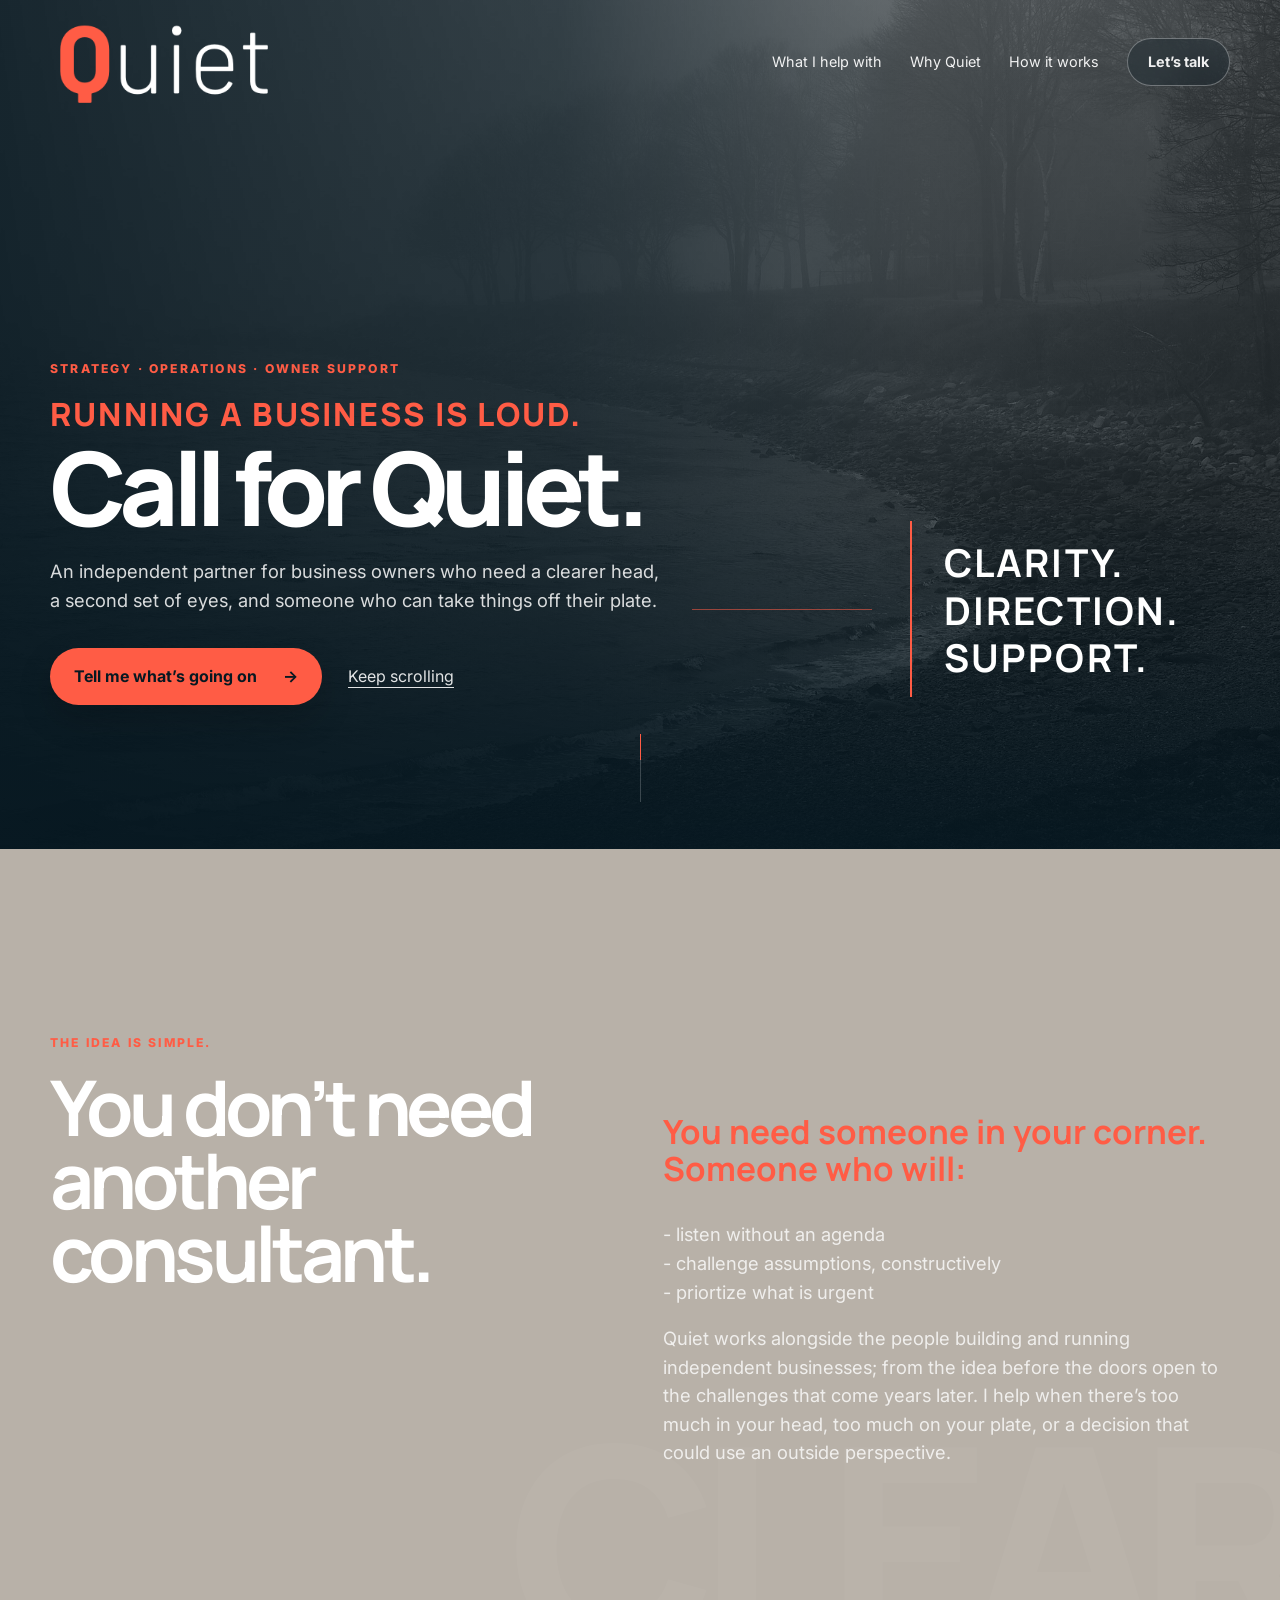
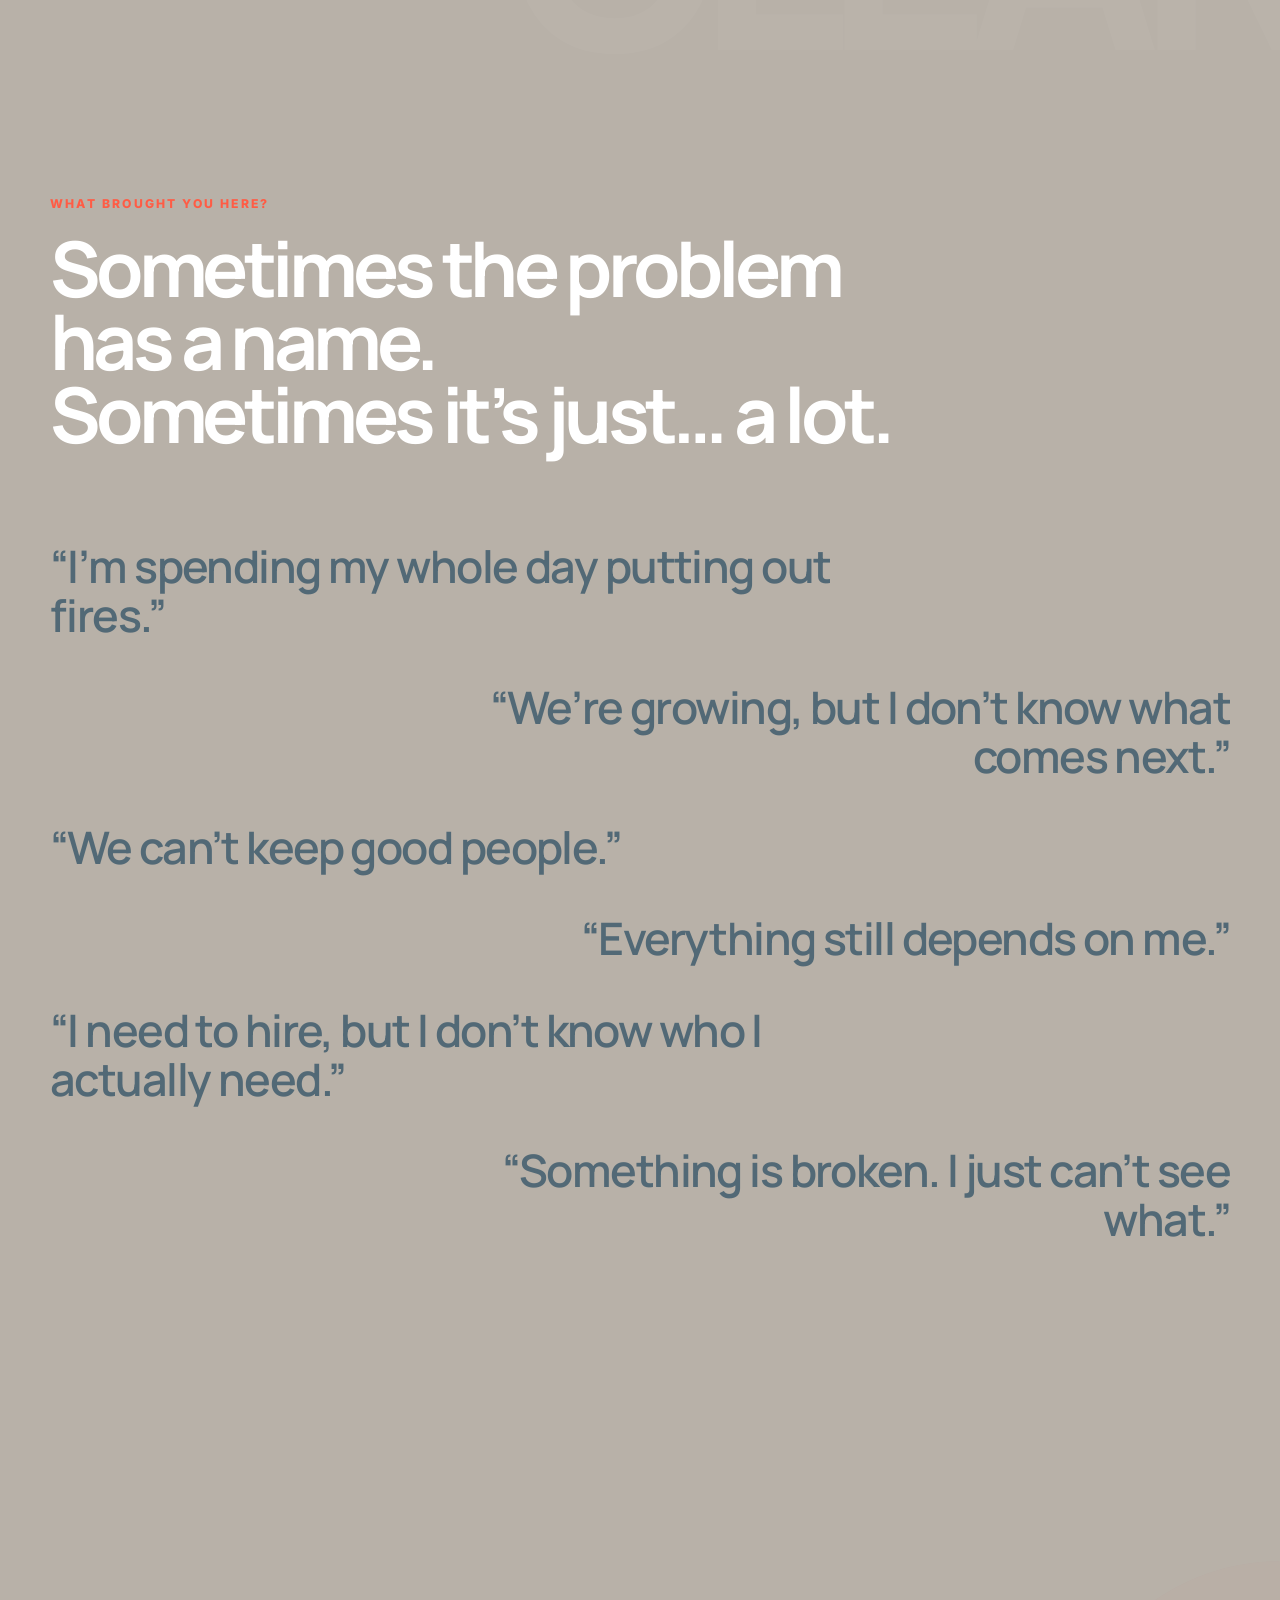
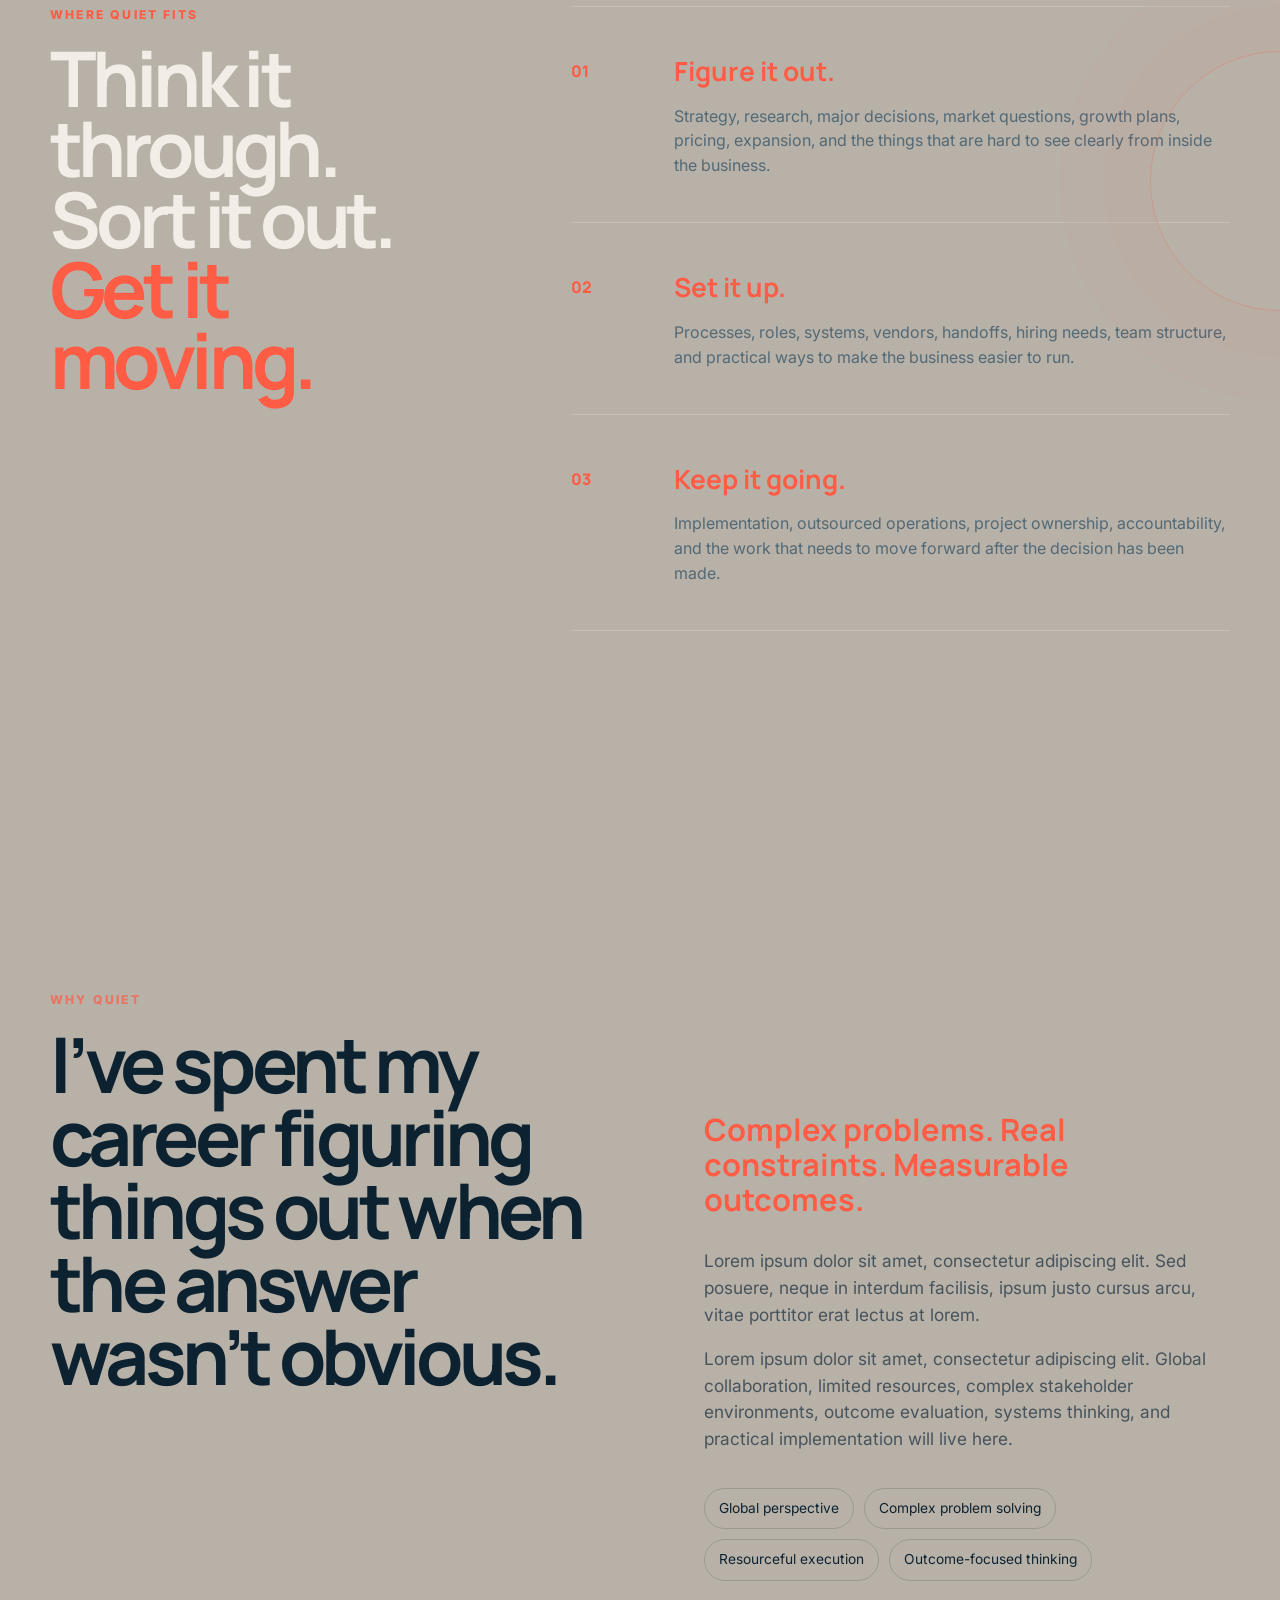
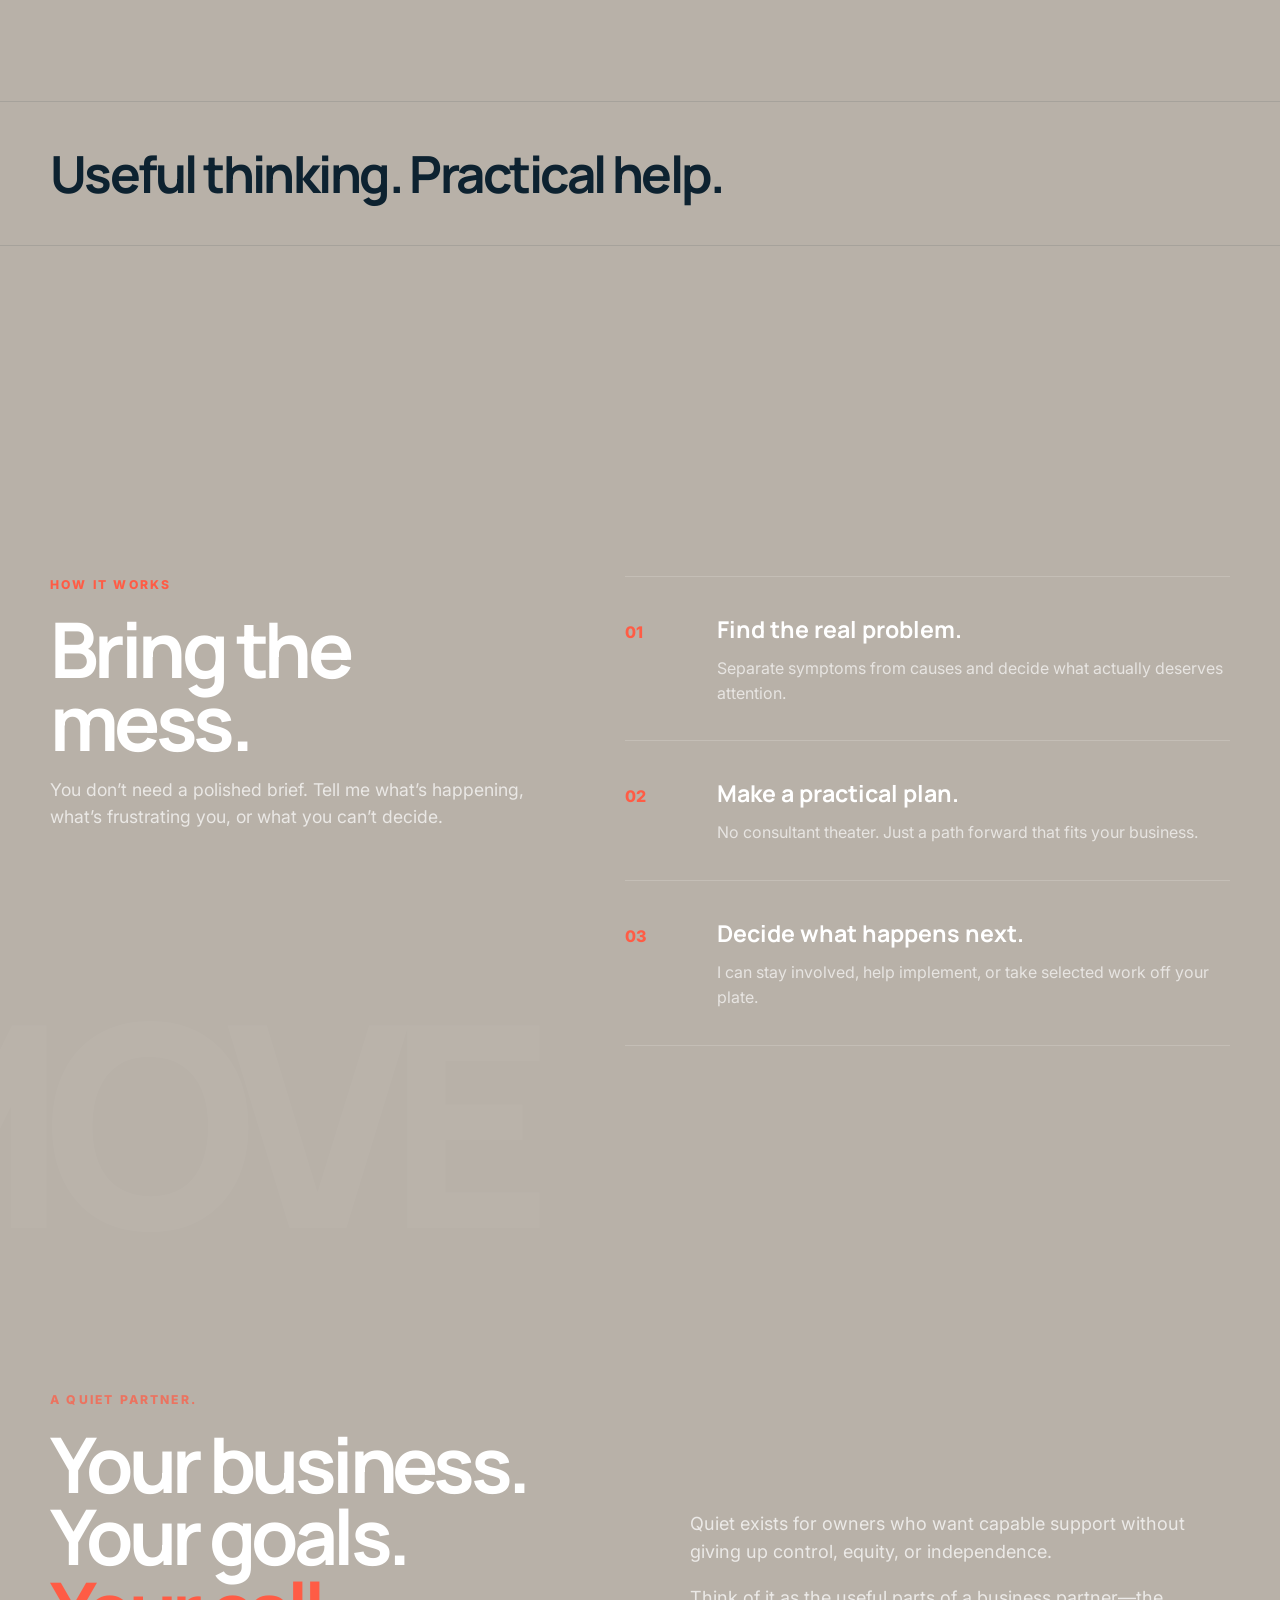
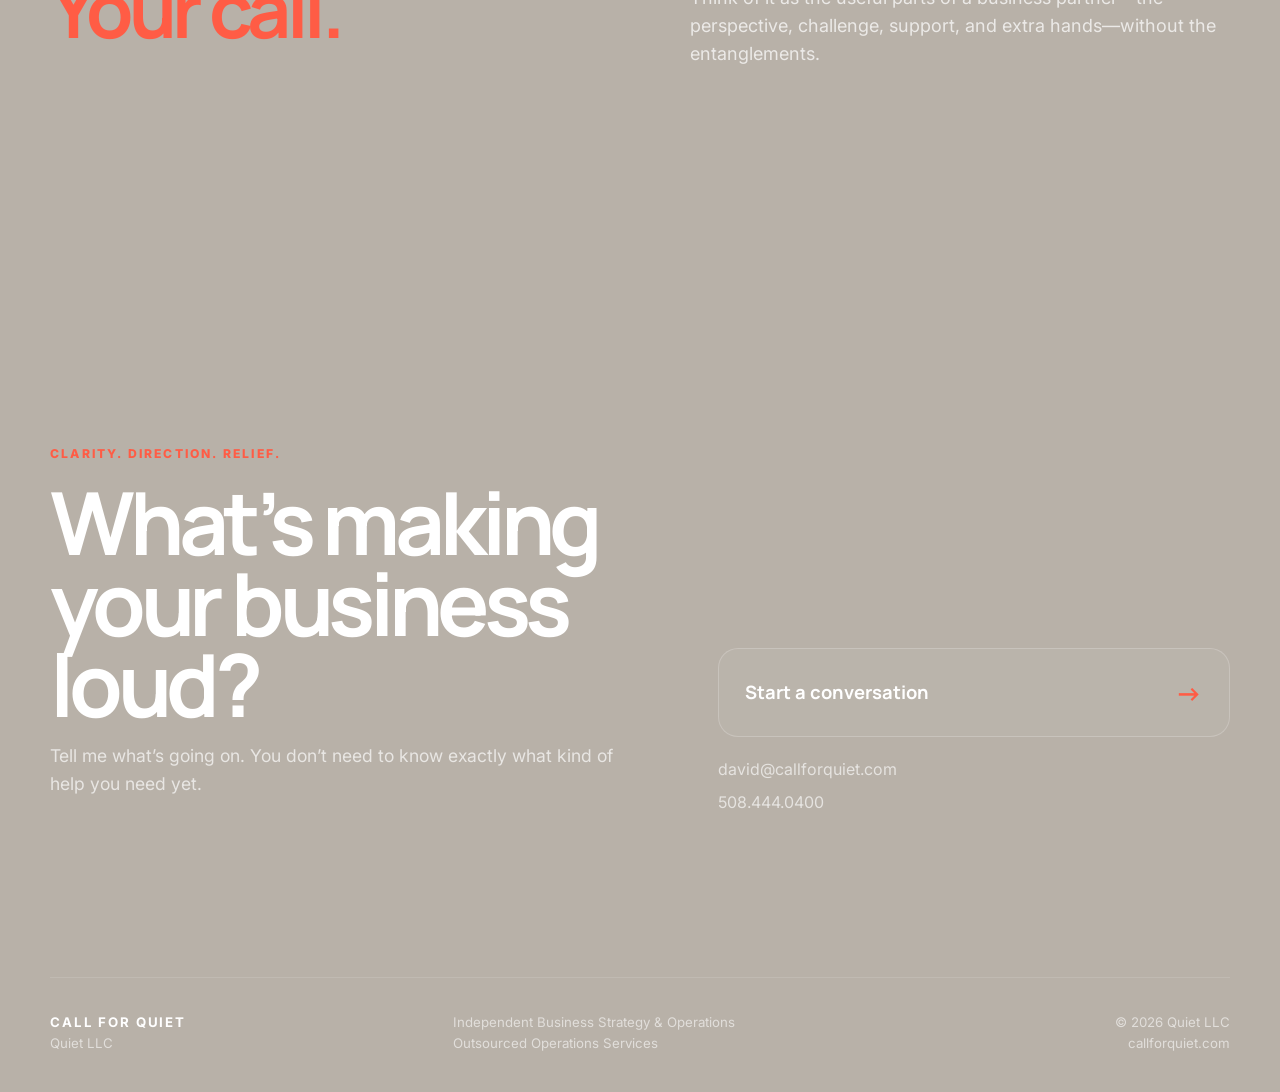
==== commit 6cb8a2b1: "Lossa Updates" ====
--- a/index.html
+++ b/index.html
@@ -40,8 +40,8 @@
             <span class="hero-main">Call for Quiet.</span>
           </h1>
           <p class="hero-lede">
-            An independent partner for business owners who need a clearer head,
-            a second set of eyes, and someone who can actually take things off the plate.
+            An independent partner for business owners who need a clearer head,<br>
+            a second set of eyes, and someone who can take things off their plate.
           </p>
           <div class="hero-actions">
             <a class="button button-accent" href="#contact">Tell me what’s going on <span>→</span></a>
@@ -51,7 +51,7 @@
         <div class="hero-mantra reveal reveal-delay-2" aria-label="Clarity. Direction. Relief.">
           <span>Clarity.</span>
           <span>Direction.</span>
-          <span>Relief.</span>
+          <span>Support.</span>
         </div>
       </div>
       <div class="scroll-cue" aria-hidden="true"><span></span></div>
@@ -61,7 +61,7 @@
       <section class="story flow-section" id="story">
         <div class="shell story-grid">
           <div class="story-statement reveal">
-            <p class="eyebrow light">The idea is simple.</p>
+            <p class="eyebrow ">The idea is simple.</p>
             <h2>You don’t need another consultant.</h2>
           </div>
           <div class="story-answer reveal reveal-delay-1">
@@ -81,8 +81,8 @@
       <section class="owner-voices flow-section" id="help">
         <div class="shell">
           <div class="section-intro narrow reveal">
-            <p class="eyebrow dark">What brought you here?</p>
-            <h2>Sometimes the problem has a name. Sometimes it’s just… a lot.</h2>
+            <p class="eyebrow">What brought you here?</p>
+            <h2>Sometimes the problem has a name.<br> Sometimes it’s just… a lot.</h2>
           </div>
           <div class="voice-stream">
             <p class="voice reveal slide-left">“I’m spending my whole day putting out fires.”</p>
--- a/styles.css
+++ b/styles.css
@@ -140,6 +140,9 @@
   align-items: end;
   overflow: hidden;
   color: white;
+ 
+  background: var(--stone);
+
 }
 
 .hero-image,
@@ -151,8 +154,8 @@
 .hero-image {
   background-image: url("images/quiet-hero.jpg");
   background-size: cover;
-  background-position: center 58%;
-  transform: scale(1.035);
+  background-position: center 25%
+  transform: scale(1.0);
   will-change: transform;
 }
 
@@ -162,16 +165,26 @@
     linear-gradient(180deg, rgba(7,24,33,.07) 0%, rgba(7,24,33,.25) 58%, rgba(7,24,33,.93) 100%);
 }
 
-.hero::after {
+/* .hero::after {
   content: "";
   position: absolute;
   left: 0;
   right: 0;
   bottom: -1px;
-  height: 220px;
-  background: linear-gradient(180deg, rgba(7,24,33,0), var(--ink-deep));
+  height: 450px;
+
+  background: linear-gradient(
+    to bottom,
+    rgba(184, 177, 168, 0) 0%,
+    rgba(184, 177, 168, 0.05) 20%,
+    rgba(184, 177, 168, 0.15) 40%,
+    rgba(184, 177, 168, 0.35) 60%,
+    rgba(184, 177, 168, 0.68) 82%,
+    #b8b1a8 100%
+  );
+
   pointer-events: none;
-}
+} */
 
 .hero-layout {
   position: relative;
@@ -198,7 +211,7 @@
 }
 
 .eyebrow.light {
-  color: var(--accent-soft);
+  color: var(--accent);
 }
 
 .hero h1,
@@ -215,7 +228,7 @@
 }
 
 .hero-pre {
-  color: var(--accent-soft);
+  color: var(--accent);
   text-transform: uppercase;
   letter-spacing: .07em;
   font-size: clamp(1.25rem, 2.5vw, 2.1rem);
@@ -321,36 +334,9 @@
   position: relative;
   z-index: 2;
   margin-top: -1px;
-  background:
-    radial-gradient(circle at 82% 16%, rgba(255,92,69,.08), transparent 23%),
-    radial-gradient(circle at 12% 46%, rgba(27,74,96,.10), transparent 24%),
-linear-gradient(
-  180deg,
-
-  /* picks up from the dark hero */
-  var(--ink-deep) 0%,
-  #102b3a 10%,
-
-  /* transition toward light */
-  #667680 17%,
-  #cbd0cd 23%,
-  #f2eee7 29%,
-
-  /* owner / problem area stays light */
-  #f2eee7 48%,
-
-  /* begin moving back toward dark */
-  #d8d4cd 54%,
-  #89959a 60%,
-  #3e5966 66%,
-  #173644 72%,
-
-  /* dark sections */
-  var(--ink-deep) 80%,
-  #112a37 91%,
-  var(--ink-deep) 100%
-)
-}
+  background: var(--stone);
+}
+
 
 .flow-section {
   position: relative;
@@ -396,7 +382,7 @@
 
 .accent-intro {
   margin-top: 0;
-  color: var(--accent-soft);
+  color: var(--accent);
   font: 700 clamp(1.5rem, 2.6vw, 2.5rem)/1.1 Manrope, sans-serif;
 }
 
@@ -426,7 +412,7 @@
 }
 
 .framework {
-  color: white;
+  color: var(--paper);
   padding: 170px 0 185px;
 }
 
@@ -446,7 +432,7 @@
   letter-spacing: -.06em;
 }
 
-.framework-copy h2 span { color: var(--accent-soft); }
+.framework-copy h2 span { color: var(--accent); }
 
 .framework-list {
   border-top: 1px solid var(--line-light);
@@ -463,17 +449,18 @@
 .framework-num {
   color: var(--accent);
   font: 800 1rem/1 Manrope, sans-serif;
+  padding-top: 12px;
 }
 
 .framework-item h3 {
-  color: white;
+  color: var(--accent);
   font-size: 1.65rem;
   margin-bottom: 12px;
 }
 
 .framework-item p {
   margin: 0;
-  color: rgba(255,255,255,.72);
+  color: #526976;
 }
 
 .experience {
@@ -569,6 +556,7 @@
 .process-step > span {
   color: var(--accent);
   font-weight: 800;
+ padding-top: 8px;
 }
 
 .process-step h3 {
@@ -593,7 +581,7 @@
 
 .independence h2 { color: white; }
 
-.independence h2 span { color: var(--accent-soft); }
+.independence h2 span { color: var(--accent); }
 
 .independence-copy {
   max-width: 600px;
@@ -660,7 +648,7 @@
 }
 
 .contact-details a { text-decoration: none; }
-.contact-details a:hover { color: var(--accent-soft); }
+.contact-details a:hover { color: var(--accent); }
 
 .site-footer {
   color: rgba(255,255,255,.58);
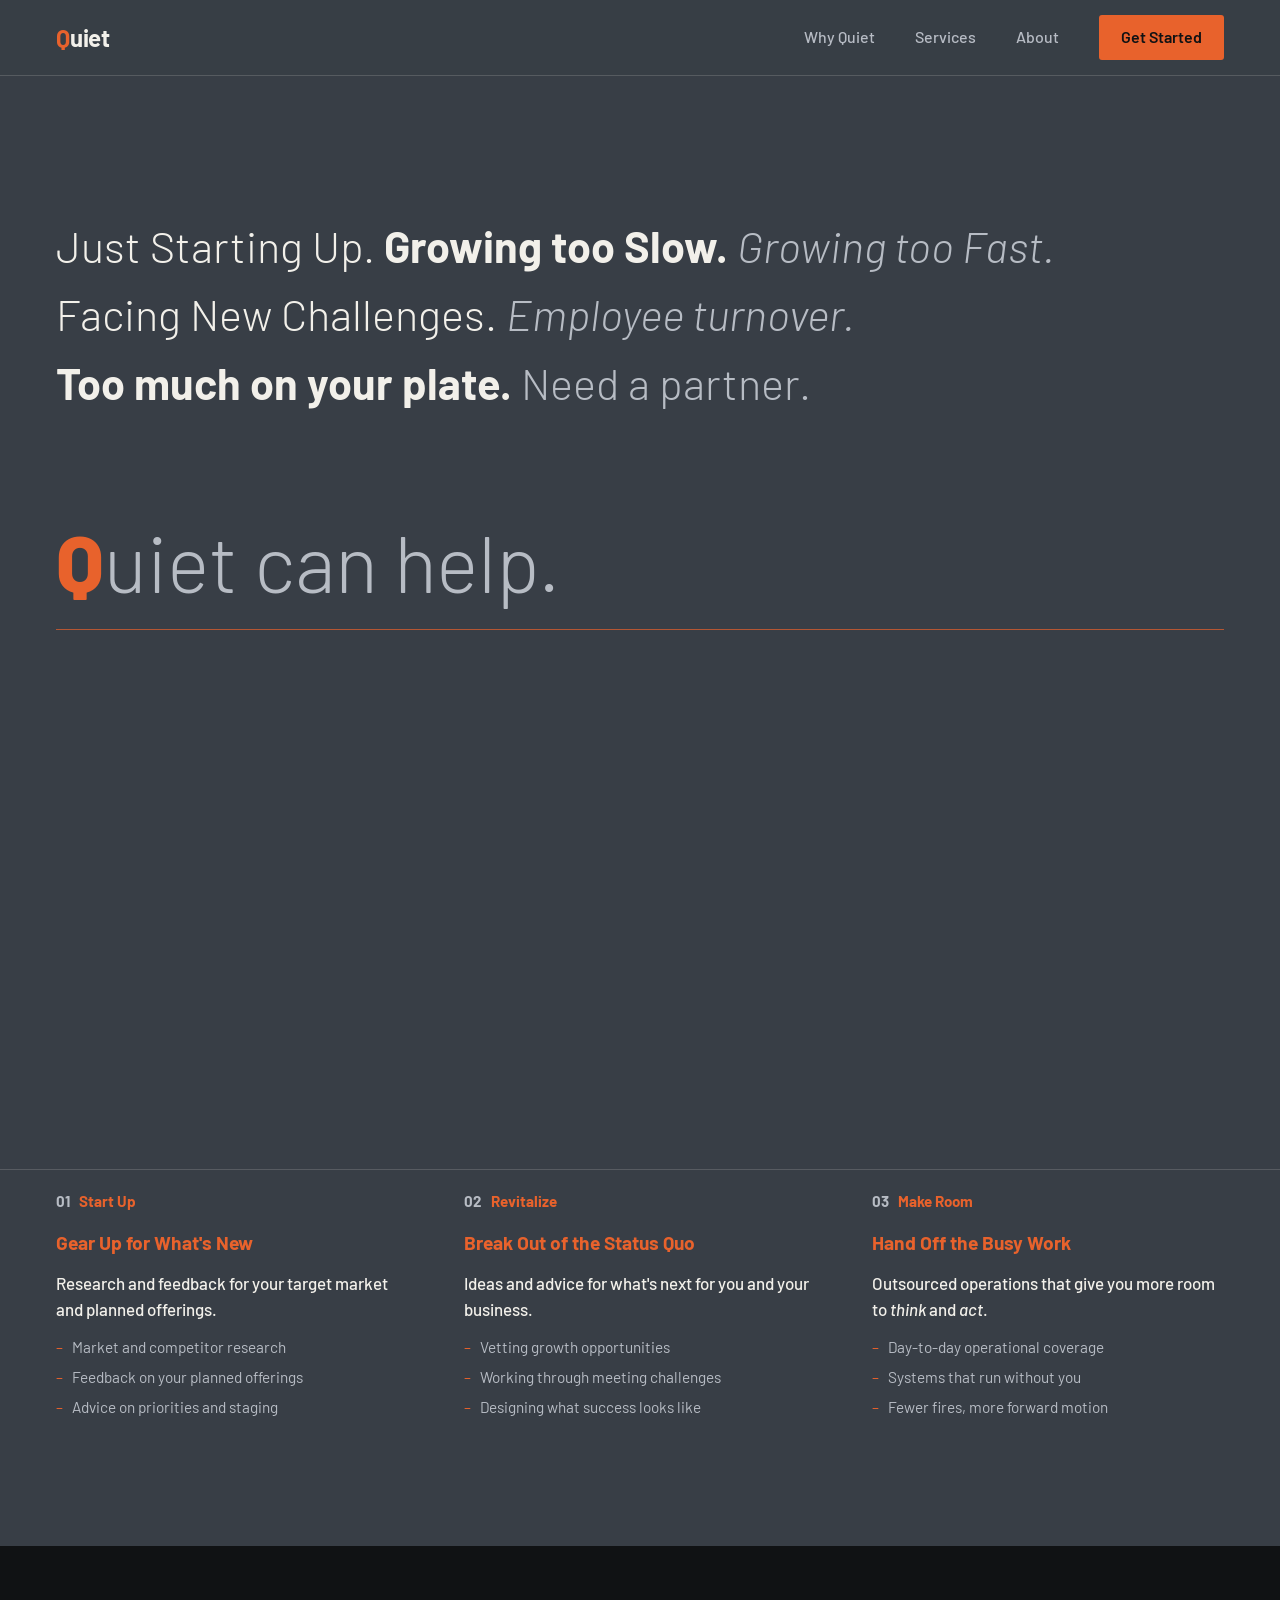
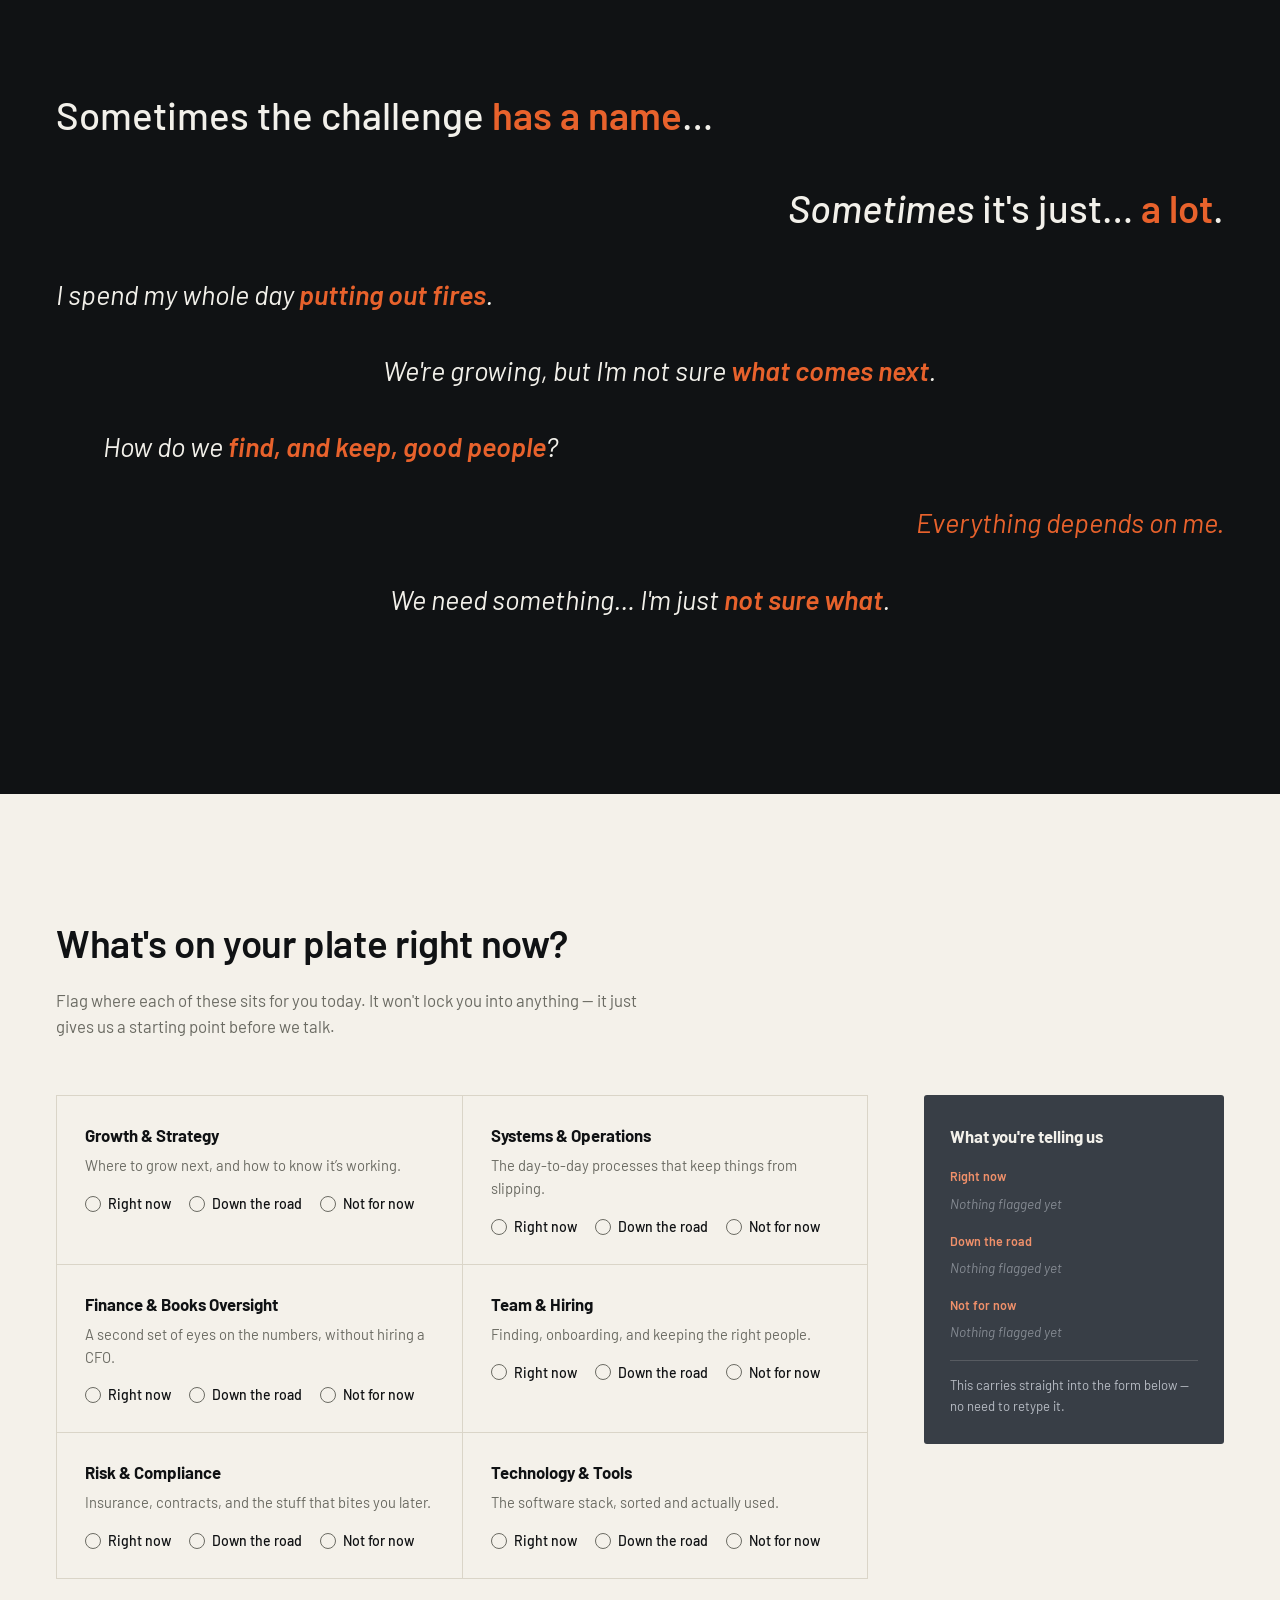
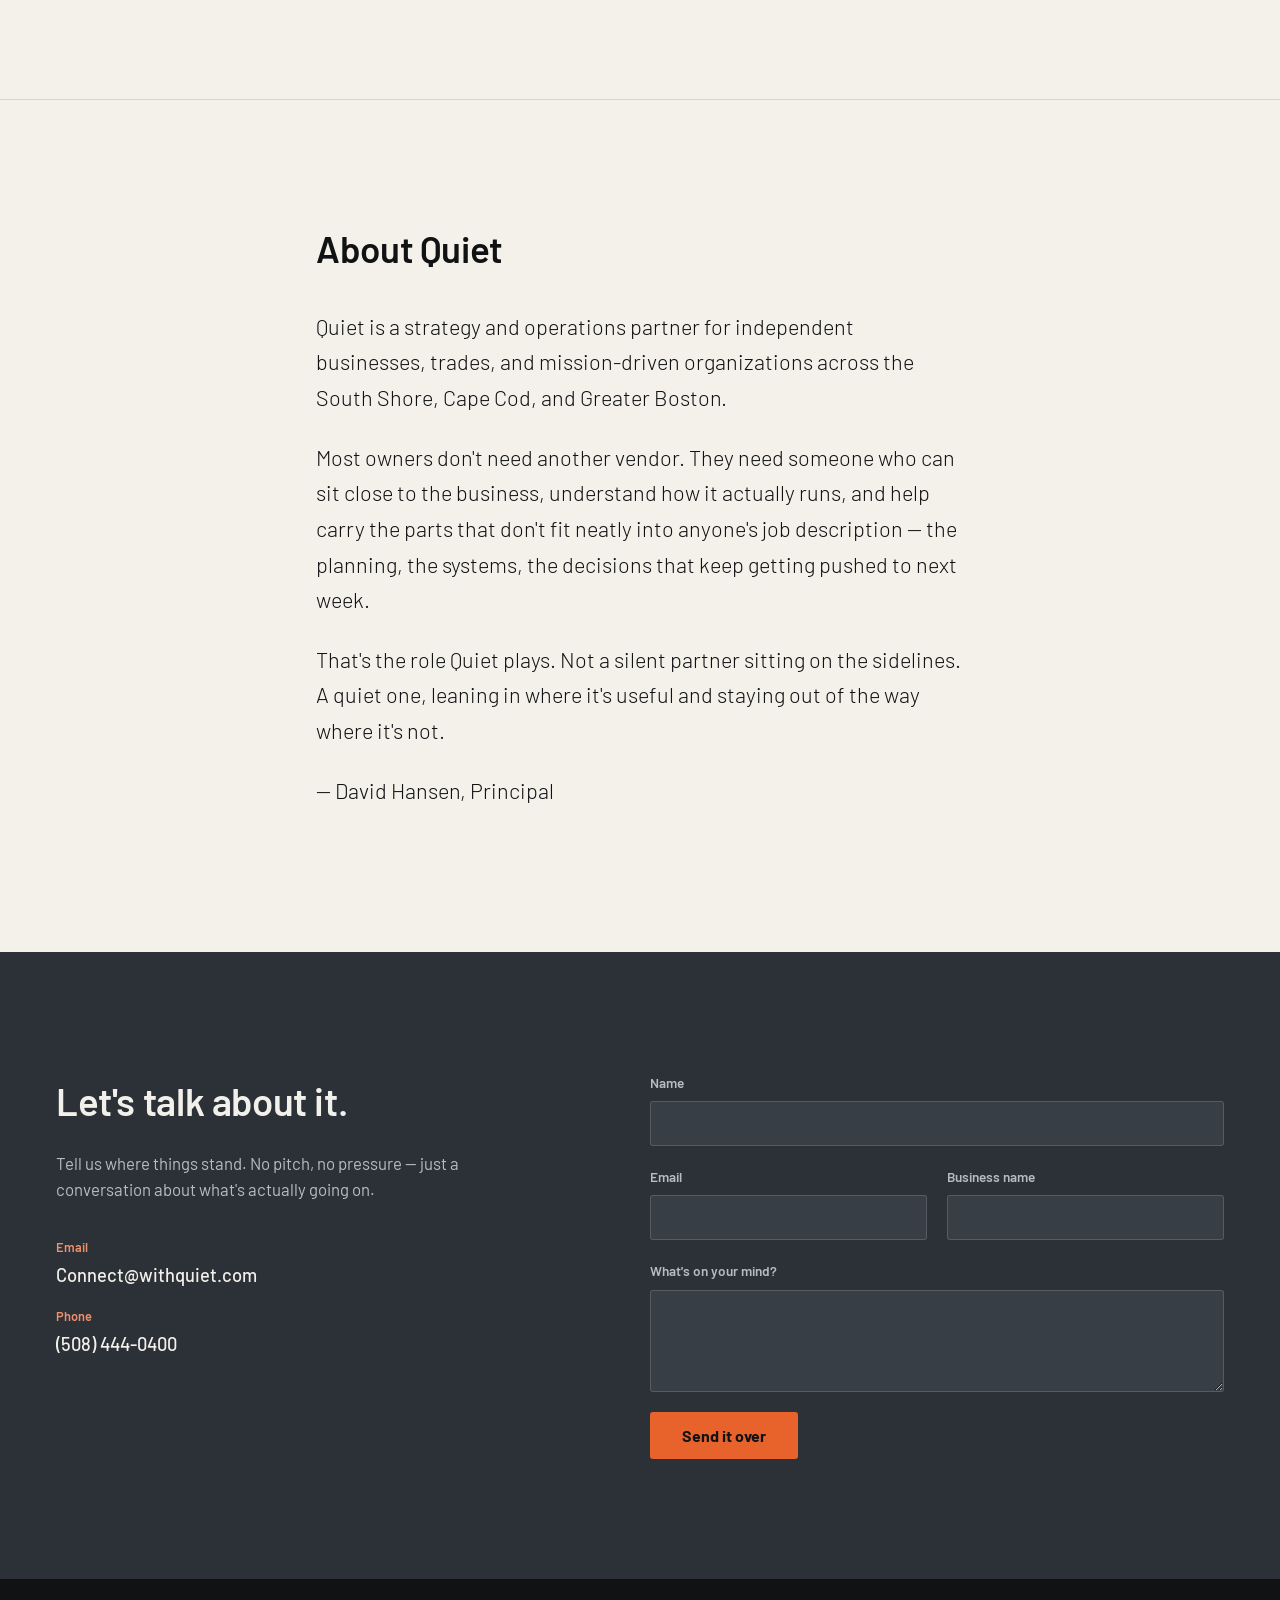
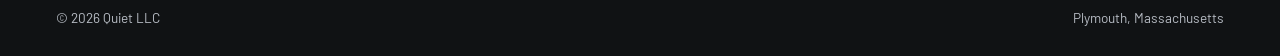
==== commit e78f118f: "lots of little updates... might delete later" ====
--- a/index.html
+++ b/index.html
@@ -1,239 +1,213 @@
-<!doctype html>
+<!DOCTYPE html>
 <html lang="en">
 <head>
-  <meta charset="utf-8">
-  <meta name="viewport" content="width=device-width, initial-scale=1">
-  <meta name="description" content="Quiet helps independent business owners make clearer decisions, solve operational problems, and get work off their plate.">
-  <meta name="theme-color" content="#091923">
-  <title>Call for Quiet — Strategy, Operations & Owner Support</title>
-  <link rel="preconnect" href="https://fonts.googleapis.com">
-  <link rel="preconnect" href="https://fonts.gstatic.com" crossorigin>
-  <link href="https://fonts.googleapis.com/css2?family=Inter:wght@400;500;600;700&family=Manrope:wght@500;600;700;800&display=swap" rel="stylesheet">
-  <link rel="stylesheet" href="styles.css">
+<meta charset="UTF-8">
+<meta name="viewport" content="width=device-width, initial-scale=1.0">
+<title>Quiet — Strategy & operations partner for independent businesses</title>
+<meta name="description" content="Quiet helps independent businesses tackle problems, plan growth, and cut busywork.">
+<link rel="preconnect" href="https://fonts.googleapis.com">
+<link rel="preconnect" href="https://fonts.gstatic.com" crossorigin>
+<link href="https://fonts.googleapis.com/css2?family=Barlow:ital,wght@0,300;0,400;0,500;0,600;0,700;0,800;1,300;1,400;1,500;1,600;1,700&display=swap" rel="stylesheet">
+<link rel="stylesheet" href="styles.css">
 </head>
-<body>
-  <div class="page-glow page-glow-a" aria-hidden="true"></div>
-  <div class="page-glow page-glow-b" aria-hidden="true"></div>
-
-  <header class="site-header" id="top">
-    <a class="brand" href="#top" aria-label="Call for Quiet home">
-      <img src="images/callforquietlogo.png" alt="Call for Quiet" class="site-logo">
+<body id="top">
+
+<header class="site-header" id="site-header">
+  <div class="header-inner">
+    <a class="logo" href="#top" aria-label="Quiet — back to top">
+      <span class="logo-q">Q</span><span class="logo-rest">uiet</span>
     </a>
-    <button class="menu-toggle" aria-expanded="false" aria-controls="site-nav">Menu</button>
-    <nav class="site-nav" id="site-nav" aria-label="Primary navigation">
-      <a href="#help">What I help with</a>
-      <a href="#experience">Why Quiet</a>
-      <a href="#process">How it works</a>
-      <a class="nav-cta" href="#contact">Let’s talk</a>
+
+    <button class="nav-toggle" id="nav-toggle" aria-expanded="false" aria-controls="site-nav">
+      <span></span><span></span><span></span>
+      <span class="sr-only">Menu</span>
+    </button>
+
+    <nav class="site-nav" id="site-nav">
+      <a href="#why-quiet">Why Quiet</a>
+      <a href="#services">Services</a>
+      <a href="#about">About</a>
+      <a class="nav-cta" href="#get-started">Get Started</a>
     </nav>
-  </header>
-
-  <main>
-    <section class="hero" aria-labelledby="hero-title">
-      <div class="hero-image" aria-hidden="true"></div>
-      <div class="hero-shade" aria-hidden="true"></div>
-      <div class="shell hero-layout">
-        <div class="hero-copy reveal">
-          <p class="eyebrow">Strategy · Operations · Owner Support</p>
-          <h1 id="hero-title">
-            <span class="hero-pre">Running a business is loud.</span>
-            <span class="hero-main">Call for Quiet.</span>
-          </h1>
-          <p class="hero-lede">
-            An independent partner for business owners who need a clearer head,<br>
-            a second set of eyes, and someone who can take things off their plate.
-          </p>
-          <div class="hero-actions">
-            <a class="button button-accent" href="#contact">Tell me what’s going on <span>→</span></a>
-            <a class="quiet-link" href="#story">Keep scrolling</a>
-          </div>
+  </div>
+</header>
+
+<main>
+
+  <!-- HERO -->
+  <section class="hero">
+    <div class="hero-intro">
+      <p class="hero-line">Just Starting Up. <strong>Growing too Slow.</strong> <em>Growing too Fast.</em></p>
+      <p class="hero-line">Facing New Challenges. <em class="hero-soft">Employee turnover.</em></p>
+      <p class="hero-line"><strong>Too much on your plate.</strong> <span class="hero-soft">Need a partner.</span></p>
+    </div>
+
+    <div class="hero-pin">
+      <h1 class="pin-headline"><span class="q-accent">Q</span>uiet can help.</h1>
+      <div class="pin-rule" role="presentation"></div>
+    </div>
+
+    <div class="hero-spacer" aria-hidden="true"></div>
+  </section>
+
+  <!-- 01 / 02 / 03 -->
+  <section class="paths" id="why-quiet">
+    <div class="wrap">
+      <div class="paths-grid">
+
+        <article class="path">
+          <p class="path-num">01 <span class="path-name">Start Up</span></p>
+          <h3 class="path-head">Gear Up for What's New</h3>
+          <p class="path-body">Research and feedback for your target market and planned offerings.</p>
+          <ul class="path-list">
+            <li>Market and competitor research</li>
+            <li>Feedback on your planned offerings</li>
+            <li>Advice on priorities and staging</li>
+          </ul>
+        </article>
+
+        <article class="path">
+          <p class="path-num">02 <span class="path-name">Revitalize</span></p>
+          <h3 class="path-head">Break Out of the Status Quo</h3>
+          <p class="path-body">Ideas and advice for what's next for you and your business.</p>
+          <ul class="path-list">
+            <li>Vetting growth opportunities</li>
+            <li>Working through meeting challenges</li>
+            <li>Designing what success looks like</li>
+          </ul>
+        </article>
+
+        <article class="path">
+          <p class="path-num">03 <span class="path-name">Make Room</span></p>
+          <h3 class="path-head">Hand Off the Busy Work</h3>
+          <p class="path-body">Outsourced operations that give you more room to <em>think</em> and <em>act</em>.</p>
+          <ul class="path-list">
+            <li>Day-to-day operational coverage</li>
+            <li>Systems that run without you</li>
+            <li>Fewer fires, more forward motion</li>
+          </ul>
+        </article>
+
+      </div>
+    </div>
+  </section>
+
+  <!-- CONCERNS -->
+  <section class="concerns">
+    <div class="wrap">
+      <p class="concern l-left sz-lg" data-d="0">Sometimes the challenge <span class="hot">has a name</span>&hellip;</p>
+      <p class="concern l-right sz-lg" data-d="1"><em>Sometimes</em> it's just&hellip; <span class="hot">a lot</span>.</p>
+      <p class="concern l-left" data-d="2"><em>I spend my whole day <span class="hot">putting out fires</span>.</em></p>
+      <p class="concern l-right-mid" data-d="3"><em>We're growing, but I'm not sure <span class="hot">what comes next</span>.</em></p>
+      <p class="concern l-left-mid" data-d="4"><em>How do we <span class="hot">find, and keep, good people</span>?</em></p>
+      <p class="concern l-right" data-d="5"><em class="hot-full">Everything depends on me.</em></p>
+      <p class="concern l-center" data-d="6"><em>We need something&hellip; I'm just <span class="hot">not sure what</span>.</em></p>
+    </div>
+  </section>
+
+  <!-- SERVICES -->
+  <section class="services" id="services">
+    <div class="wrap">
+      <div class="services-head">
+        <h2>What's on your plate right now?</h2>
+        <p>Flag where each of these sits for you today. It won't lock you into anything — it just gives us a starting point before we talk.</p>
+      </div>
+
+      <div class="services-body">
+        <div class="services-grid" id="services-grid">
+          <!-- cards injected by script.js -->
         </div>
-        <div class="hero-mantra reveal reveal-delay-2" aria-label="Clarity. Direction. Relief.">
-          <span>Clarity.</span>
-          <span>Direction.</span>
-          <span>Support.</span>
+
+        <aside class="priority-summary" id="priority-summary" aria-live="polite">
+          <h3>What you're telling us</h3>
+          <div class="summary-group" data-tier="now">
+            <h4>Right now</h4>
+            <ul></ul>
+            <p class="summary-empty">Nothing flagged yet</p>
+          </div>
+          <div class="summary-group" data-tier="soon">
+            <h4>Down the road</h4>
+            <ul></ul>
+            <p class="summary-empty">Nothing flagged yet</p>
+          </div>
+          <div class="summary-group" data-tier="later">
+            <h4>Not for now</h4>
+            <ul></ul>
+            <p class="summary-empty">Nothing flagged yet</p>
+          </div>
+          <p class="summary-note">This carries straight into the form below — no need to retype it.</p>
+        </aside>
+      </div>
+    </div>
+  </section>
+
+  <!-- ABOUT -->
+  <section class="about" id="about">
+    <div class="wrap wrap-narrow">
+      <h2>About Quiet</h2>
+      <p>Quiet is a strategy and operations partner for independent businesses, trades, and mission-driven organizations across the South Shore, Cape Cod, and Greater Boston.</p>
+      <p>Most owners don't need another vendor. They need someone who can sit close to the business, understand how it actually runs, and help carry the parts that don't fit neatly into anyone's job description &mdash; the planning, the systems, the decisions that keep getting pushed to next week.</p>
+      <p>That's the role Quiet plays. Not a silent partner sitting on the sidelines. A quiet one, leaning in where it's useful and staying out of the way where it's not.</p>
+      <p class="about-sign">&mdash; David Hansen, Principal</p>
+    </div>
+  </section>
+
+  <!-- GET STARTED -->
+  <section class="get-started" id="get-started">
+    <div class="wrap">
+      <div class="gs-grid">
+
+        <div class="gs-info">
+          <h2>Let's talk about it.</h2>
+          <p>Tell us where things stand. No pitch, no pressure &mdash; just a conversation about what's actually going on.</p>
+          <dl class="gs-contact">
+            <div>
+              <dt>Email</dt>
+              <dd><a href="mailto:Connect@withquiet.com">Connect@withquiet.com</a></dd>
+            </div>
+            <div>
+              <dt>Phone</dt>
+              <dd><a href="tel:+15084440400">(508) 444-0400</a></dd>
+            </div>
+          </dl>
         </div>
-      </div>
-      <div class="scroll-cue" aria-hidden="true"><span></span></div>
-    </section>
-
-    <div class="flow-canvas">
-      <section class="story flow-section" id="story">
-        <div class="shell story-grid">
-          <div class="story-statement reveal">
-            <p class="eyebrow ">The idea is simple.</p>
-            <h2>You don’t need another consultant.</h2>
-          </div>
-          <div class="story-answer reveal reveal-delay-1">
-            <p class="accent-intro">You need someone in your corner. Someone who will:</p>
-            <p>
-              - listen without an agenda<br>- challenge assumptions, constructively<br>- priortize what is urgent
-            </p>
-            <p>
-              Quiet works alongside the people building and running independent businesses; from the idea before the doors open to the challenges that come years later. 
-I help when there’s too much in your head, too much on your plate, or a decision that could use an outside perspective.
-            </p>
-          </div>
-        </div>
-        <div class="drift-word drift-word-one" aria-hidden="true">CLEAR</div>
-      </section>
-
-      <section class="owner-voices flow-section" id="help">
-        <div class="shell">
-          <div class="section-intro narrow reveal">
-            <p class="eyebrow">What brought you here?</p>
-            <h2>Sometimes the problem has a name.<br> Sometimes it’s just… a lot.</h2>
-          </div>
-          <div class="voice-stream">
-            <p class="voice reveal slide-left">“I’m spending my whole day putting out fires.”</p>
-            <p class="voice reveal slide-right">“We’re growing, but I don’t know what comes next.”</p>
-            <p class="voice reveal slide-left">“We can’t keep good people.”</p>
-            <p class="voice reveal slide-right">“Everything still depends on me.”</p>
-            <p class="voice reveal slide-left">“I need to hire, but I don’t know who I actually need.”</p>
-            <p class="voice reveal slide-right">“Something is broken. I just can’t see what.”</p>
-          </div>
-        </div>
-      </section>
-
-      <section class="framework flow-section">
-        <div class="shell framework-wrap">
-          <div class="framework-copy reveal">
-            <p class="eyebrow light">Where Quiet fits</p>
-            <h2>Think it through.<br>Sort it out.<br><span>Get it moving.</span></h2>
-          </div>
-          <div class="framework-list">
-            <article class="framework-item reveal">
-              <span class="framework-num">01</span>
-              <div>
-                <h3>Figure it out.</h3>
-                <p>Strategy, research, major decisions, market questions, growth plans, pricing, expansion, and the things that are hard to see clearly from inside the business.</p>
-              </div>
-            </article>
-            <article class="framework-item reveal">
-              <span class="framework-num">02</span>
-              <div>
-                <h3>Set it up.</h3>
-                <p>Processes, roles, systems, vendors, handoffs, hiring needs, team structure, and practical ways to make the business easier to run.</p>
-              </div>
-            </article>
-            <article class="framework-item reveal">
-              <span class="framework-num">03</span>
-              <div>
-                <h3>Keep it going.</h3>
-                <p>Implementation, outsourced operations, project ownership, accountability, and the work that needs to move forward after the decision has been made.</p>
-              </div>
-            </article>
-          </div>
-        </div>
-        <div class="drift-orb drift-orb-a" aria-hidden="true"></div>
-      </section>
-
-      <section class="experience flow-section" id="experience">
-        <div class="shell experience-grid">
-          <div class="experience-heading reveal">
-            <p class="eyebrow dark">Why Quiet</p>
-            <h2>I’ve spent my career figuring things out when the answer wasn’t obvious.</h2>
-          </div>
-          <div class="experience-copy reveal reveal-delay-1">
-            <p class="experience-lede">Complex problems. Real constraints. Measurable outcomes.</p>
-            <p class="placeholder">
-              Lorem ipsum dolor sit amet, consectetur adipiscing elit. Sed posuere,
-              neque in interdum facilisis, ipsum justo cursus arcu, vitae porttitor
-              erat lectus at lorem.
-            </p>
-            <p class="placeholder">
-              Lorem ipsum dolor sit amet, consectetur adipiscing elit. Global collaboration,
-              limited resources, complex stakeholder environments, outcome evaluation,
-              systems thinking, and practical implementation will live here.
-            </p>
-            <div class="experience-points">
-              <span class="reveal">Global perspective</span>
-              <span class="reveal">Complex problem solving</span>
-              <span class="reveal">Resourceful execution</span>
-              <span class="reveal">Outcome-focused thinking</span>
-            </div>
-          </div>
-        </div>
-        <div class="experience-pull reveal">
-          <div class="shell"><p>Useful thinking. Practical help.</p></div>
-        </div>
-      </section>
-
-      <section class="process flow-section" id="process">
-        <div class="shell process-grid">
-          <div class="process-intro reveal">
-            <p class="eyebrow light">How it works</p>
-            <h2>Bring the mess.</h2>
-            <p>You don’t need a polished brief. Tell me what’s happening, what’s frustrating you, or what you can’t decide.</p>
-          </div>
-          <div class="process-steps">
-            <article class="process-step reveal">
-              <span>01</span>
-              <div>
-                <h3>Find the real problem.</h3>
-                <p>Separate symptoms from causes and decide what actually deserves attention.</p>
-              </div>
-            </article>
-            <article class="process-step reveal">
-              <span>02</span>
-              <div>
-                <h3>Make a practical plan.</h3>
-                <p>No consultant theater. Just a path forward that fits your business.</p>
-              </div>
-            </article>
-            <article class="process-step reveal">
-              <span>03</span>
-              <div>
-                <h3>Decide what happens next.</h3>
-                <p>I can stay involved, help implement, or take selected work off your plate.</p>
-              </div>
-            </article>
-          </div>
-        </div>
-        <div class="drift-word drift-word-two" aria-hidden="true">MOVE</div>
-      </section>
-
-      <section class="independence flow-section">
-        <div class="shell independence-wrap">
-          <div class="independence-line reveal">
-            <p class="eyebrow dark">A quiet partner.</p>
-            <h2>Your business.<br>Your goals.<br><span>Your call.</span></h2>
-          </div>
-          <div class="independence-copy reveal reveal-delay-1">
-            <p>Quiet exists for owners who want capable support without giving up control, equity, or independence.</p>
-            <p>Think of it as the useful parts of a business partner—the perspective, challenge, support, and extra hands—without the entanglements.</p>
-          </div>
-        </div>
-      </section>
-
-      <section class="contact flow-section" id="contact">
-        <div class="shell contact-layout">
-          <div class="contact-copy reveal">
-            <p class="eyebrow light">Clarity. Direction. Relief.</p>
-            <h2>What’s making your business loud?</h2>
-            <p>Tell me what’s going on. You don’t need to know exactly what kind of help you need yet.</p>
-          </div>
-          <div class="contact-panel reveal reveal-delay-1">
-            <a class="contact-primary" href="mailto:david@callforquiet.com?subject=Call%20for%20Quiet">
-              <span>Start a conversation</span><strong>→</strong>
-            </a>
-            <div class="contact-details">
-              <a href="mailto:david@callforquiet.com">david@callforquiet.com</a>
-              <a href="tel:+15084440400">508.444.0400</a>
-            </div>
-          </div>
-        </div>
-      </section>
-
-      <footer class="site-footer">
-        <div class="shell footer-grid">
-          <div class="footer-brand"><strong>CALL FOR QUIET</strong><span>Quiet LLC</span></div>
-          <div class="footer-copy">Independent Business Strategy & Operations<br>Outsourced Operations Services</div>
-          <div class="footer-right">© <span id="year"></span> Quiet LLC<br>callforquiet.com</div>
-        </div>
-      </footer>
-    </div>
-  </main>
-  <script src="script.js"></script>
+
+        <form class="gs-form" id="gs-form" action="https://formspree.io/f/REPLACE_WITH_FORM_ID" method="POST">
+          <div class="field">
+            <label for="name">Name</label>
+            <input type="text" id="name" name="name" required>
+          </div>
+          <div class="field field-half">
+            <label for="email">Email</label>
+            <input type="email" id="email" name="email" required>
+          </div>
+          <div class="field field-half">
+            <label for="company">Business name</label>
+            <input type="text" id="company" name="company">
+          </div>
+          <div class="field">
+            <label for="message">What's on your mind?</label>
+            <textarea id="message" name="message" rows="4"></textarea>
+          </div>
+
+          <input type="hidden" id="priorities-field" name="priorities">
+
+          <button type="submit" class="btn-submit">Send it over</button>
+        </form>
+
+      </div>
+    </div>
+  </section>
+
+</main>
+
+<footer class="site-footer">
+  <div class="wrap footer-inner">
+    <span>&copy; <span id="year"></span> Quiet LLC</span>
+    <span class="footer-place">Plymouth, Massachusetts</span>
+  </div>
+</footer>
+
+<script src="script.js"></script>
 </body>
 </html>
--- a/styles.css
+++ b/styles.css
@@ -1,888 +1,575 @@
+/* ============================================================
+   QUIET — homepage
+   Tokens
+   ============================================================ */
 :root {
-  --ink: #0d2230;
-  --ink-deep: #071821;
-  --ink-soft: #17384b;
-  --paper: #f2eee7;
-  --paper-warm: #e8e1d8;
-  --stone: #b8b1a8;
-  --accent: #ff5c45;
-  --accent-soft: #ff806e;
-  --white: #fffdf9;
-  --line-dark: rgba(13,34,48,.14);
-  --line-light: rgba(255,255,255,.17);
-  --max: 1180px;
-}
-
-* { box-sizing: border-box; }
-
-html {
-  scroll-behavior: smooth;
-  background: var(--ink-deep);
-}
-
+  --slate:        #383E46;
+  --slate-deep:   #2C3138;
+  --ink:          #101214;
+  --paper:        #F4F1EA;
+  --paper-line:   #DAD5C8;
+  --cloud:        #F2F0EA;
+  --fog:          #B7BCC4;
+  --fog-on-paper: #6B6B63;
+  --orange:       #E8622C;
+  --orange-soft:  #F0906A;
+  --line-on-dark: rgba(244, 241, 234, 0.16);
+
+  --header-h: 76px;
+  --wrap-max: 1400px;
+  --radius: 3px;
+
+  --font: "Barlow", -apple-system, BlinkMacSystemFont, "Segoe UI", sans-serif;
+}
+
+/* ============================================================
+   Reset / base
+   ============================================================ */
+*, *::before, *::after { box-sizing: border-box; }
+html { scroll-behavior: smooth; }
 body {
   margin: 0;
+  font-family: var(--font);
+  background: var(--paper);
   color: var(--ink);
-  font-family: Inter, system-ui, sans-serif;
-  background: var(--ink-deep);
+  font-size: 17px;
   line-height: 1.55;
-  overflow-x: hidden;
-}
-
-a { color: inherit; }
-img { max-width: 100%; }
-
-.shell {
-  width: min(var(--max), calc(100% - 48px));
+  -webkit-font-smoothing: antialiased;
+}
+h1, h2, h3, h4, p, dl, dd, ul, figure { margin: 0; }
+ul { padding: 0; list-style: none; }
+a { color: inherit; text-decoration: none; }
+img { max-width: 100%; display: block; }
+button { font-family: inherit; }
+
+.sr-only {
+  position: absolute; width: 1px; height: 1px;
+  overflow: hidden; clip: rect(0 0 0 0); white-space: nowrap;
+}
+
+:focus-visible {
+  outline: 2px solid var(--orange);
+  outline-offset: 3px;
+}
+
+.wrap {
+  max-width: var(--wrap-max);
   margin: 0 auto;
-}
-
-.page-glow {
+  padding: 0 56px;
+}
+.wrap-narrow { max-width: 760px; }
+
+@media (max-width: 720px) {
+  .wrap { padding: 0 24px; }
+}
+
+/* Section headings all lean on this scale */
+section h2 {
+  font-family: var(--font);
+  font-weight: 600;
+  letter-spacing: -0.01em;
+}
+
+/* ============================================================
+   Header
+   ============================================================ */
+.site-header {
   position: fixed;
-  z-index: 0;
-  pointer-events: none;
-  border-radius: 999px;
-  filter: blur(90px);
-  opacity: .22;
-}
-
-.page-glow-a {
-  width: 360px;
-  height: 360px;
-  background: var(--accent);
-  top: 18vh;
-  left: -170px;
-}
-
-.page-glow-b {
-  width: 460px;
-  height: 460px;
-  background: #819aa5;
-  right: -250px;
-  top: 135vh;
-  opacity: .15;
-}
-
-.site-header {
-  position: absolute;
-  top: 0;
-  left: 0;
-  right: 0;
-  z-index: 30;
+  top: 0; left: 0; right: 0;
+  height: var(--header-h);
+  z-index: 100;
+  background: rgba(56, 62, 70, 0.92);
+  backdrop-filter: blur(10px);
+  -webkit-backdrop-filter: blur(10px);
+  border-bottom: 1px solid var(--line-on-dark);
+}
+.header-inner {
+  max-width: var(--wrap-max);
+  margin: 0 auto;
+  height: 100%;
+  padding: 0 56px;
   display: flex;
   align-items: center;
   justify-content: space-between;
-  min-height: 110px;
-  padding: 14px max(26px, calc((100vw - var(--max)) / 2));
-}
-
-.brand {
-  display: flex;
-  align-items: center;
-  text-decoration: none;
-}
-
-.site-logo {
-  display: block;
-  width: clamp(195px, 18vw, 270px);
-  height: auto;
-}
+}
+.logo {
+  font-size: 1.5rem;
+  font-weight: 700;
+  letter-spacing: -0.01em;
+  color: var(--cloud);
+  display: inline-flex;
+}
+.logo-q { color: var(--orange); }
 
 .site-nav {
   display: flex;
   align-items: center;
-  gap: 28px;
-  color: rgba(255,255,255,.92);
-  font-size: .9rem;
-}
-
-.site-nav a { text-decoration: none; }
-
-.site-nav > a:not(.nav-cta) {
+  gap: 40px;
+}
+.site-nav a {
+  color: var(--fog);
+  font-size: 1rem;
+  font-weight: 500;
+  transition: color 0.15s ease;
+}
+.site-nav a:hover { color: var(--cloud); }
+.site-nav a.nav-cta {
+  color: var(--ink);
+  background: var(--orange);
+  padding: 10px 22px;
+  border-radius: var(--radius);
+  font-weight: 600;
+}
+.site-nav a.nav-cta:hover { background: var(--orange-soft); color: var(--ink); }
+
+.nav-toggle {
+  display: none;
+  flex-direction: column;
+  justify-content: center;
+  gap: 5px;
+  width: 40px;
+  height: 40px;
+  background: none;
+  border: none;
+  cursor: pointer;
+}
+.nav-toggle span {
+  display: block;
+  width: 22px;
+  height: 2px;
+  background: var(--cloud);
+}
+
+@media (max-width: 720px) {
+  .header-inner { padding: 0 24px; }
+  .nav-toggle { display: flex; }
+  .site-nav {
+    position: absolute;
+    top: var(--header-h);
+    left: 0; right: 0;
+    background: var(--slate-deep);
+    flex-direction: column;
+    align-items: stretch;
+    gap: 0;
+    max-height: 0;
+    overflow: hidden;
+    transition: max-height 0.25s ease;
+    border-bottom: 1px solid var(--line-on-dark);
+  }
+  .site-header.nav-open .site-nav { max-height: 320px; }
+  .site-nav a {
+    padding: 18px 24px;
+    border-top: 1px solid var(--line-on-dark);
+  }
+  .site-nav a.nav-cta {
+    margin: 16px 24px;
+    text-align: center;
+  }
+}
+
+/* ============================================================
+   Hero
+   ============================================================ */
+.hero {
   position: relative;
-}
-
-.site-nav > a:not(.nav-cta)::after {
-  content: "";
+  background: var(--slate);
+  padding-top: var(--header-h);
+}
+
+.hero-intro {
+  max-width: var(--wrap-max);
+  margin: 0 auto;
+  padding: 140px 56px 80px;
+}
+.hero-line {
+  font-size: clamp(1.6rem, 3.4vw, 2.7rem);
+  font-weight: 300;
+  color: var(--cloud);
+  line-height: 1.4;
+  margin-bottom: 8px;
+}
+.hero-line strong { font-weight: 700; color: var(--cloud); }
+.hero-line em { font-style: italic; font-weight: 300; color: var(--fog); }
+.hero-line .hero-soft { color: var(--fog); font-weight: 300; }
+
+.hero-pin {
+  position: sticky;
+  top: var(--header-h);
+  background: var(--slate);
+  padding: 20px 56px 44px;
+  z-index: 5;
+}
+.pin-headline {
+  max-width: var(--wrap-max);
+  margin: 0 auto;
+  font-size: clamp(2.6rem, 7vw, 5rem);
+  font-weight: 300;
+  color: var(--fog);
+  line-height: 1;
+}
+.pin-headline .q-accent {
+  color: var(--orange);
+  font-weight: 800;
+}
+.pin-rule {
+  max-width: var(--wrap-max);
+  margin: 28px auto 0;
+  border-top: 1px solid var(--orange);
+  opacity: 0.7;
+}
+
+.hero-spacer { height: 55vh; background: var(--slate); }
+
+@media (max-width: 720px) {
+  .hero-intro { padding: 60px 24px 50px; }
+  .hero-pin { padding: 16px 24px 30px; }
+  .hero-spacer { height: 30vh; }
+}
+
+/* ============================================================
+   01 / 02 / 03 paths
+   ============================================================ */
+.paths {
+  background: var(--slate);
+  padding: 20px 0 120px;
+  border-top: 1px solid var(--line-on-dark);
+}
+.paths-grid {
+  display: grid;
+  grid-template-columns: repeat(3, 1fr);
+  gap: 56px;
+}
+.path-num {
+  font-size: 0.95rem;
+  font-weight: 700;
+  color: var(--fog);
+  margin-bottom: 14px;
+}
+.path-num .path-name {
+  color: var(--orange);
+  margin-left: 6px;
+}
+.path-head {
+  font-size: 1.2rem;
+  font-weight: 700;
+  color: var(--orange);
+  margin-bottom: 12px;
+}
+.path-body {
+  color: var(--cloud);
+  font-weight: 500;
+  margin-bottom: 14px;
+}
+.path-list li {
+  color: var(--fog);
+  padding-left: 16px;
+  position: relative;
+  margin-bottom: 6px;
+  font-size: 0.96rem;
+}
+.path-list li::before {
+  content: "–";
   position: absolute;
   left: 0;
-  bottom: -7px;
-  width: 0;
-  height: 2px;
-  background: var(--accent);
-  transition: width .25s ease;
-}
-
-.site-nav > a:not(.nav-cta):hover::after {
-  width: 100%;
-}
-
-.nav-cta {
-  padding: 12px 20px;
-  border: 1px solid rgba(255,255,255,.32);
-  border-radius: 999px;
-  background: rgba(7,24,33,.28);
-  backdrop-filter: blur(10px);
+  color: var(--orange);
+}
+
+@media (max-width: 900px) {
+  .paths-grid { grid-template-columns: 1fr; gap: 44px; }
+}
+
+/* ============================================================
+   Concerns
+   ============================================================ */
+.concerns {
+  background: var(--ink);
+  padding: 140px 0;
+}
+.concern {
+  font-size: clamp(1.2rem, 2.6vw, 1.7rem);
+  color: var(--cloud);
+  font-weight: 400;
+  max-width: 720px;
+  margin-bottom: 34px;
+  opacity: 0;
+  transform: translateY(22px);
+  transition: opacity 0.6s ease, transform 0.6s ease;
+  transition-delay: calc(var(--i, 0) * 70ms);
+}
+.concern.is-visible { opacity: 1; transform: translateY(0); }
+
+.concern .hot { color: var(--orange); font-weight: 600; }
+.concern .hot-full { color: var(--orange); }
+
+.sz-lg { font-size: clamp(1.6rem, 4vw, 2.4rem); font-weight: 500; }
+
+.l-left    { margin-right: auto; text-align: left; }
+.l-left-mid{ margin-left: 4%; text-align: left; }
+.l-center  { margin-left: auto; margin-right: auto; text-align: center; }
+.l-right   { margin-left: auto; text-align: right; }
+.l-right-mid{ margin-left: 28%; text-align: left; }
+
+@media (max-width: 720px) {
+  .concerns { padding: 90px 0; }
+  .l-right, .l-right-mid, .l-left-mid, .l-center {
+    margin-left: 0; margin-right: 0; text-align: left;
+  }
+}
+
+@media (prefers-reduced-motion: reduce) {
+  .concern { opacity: 1; transform: none; transition: none; }
+}
+
+/* ============================================================
+   Services
+   ============================================================ */
+.services {
+  background: var(--paper);
+  padding: 120px 0;
+  border-bottom: 1px solid var(--paper-line);
+}
+.services-head {
+  max-width: 620px;
+  margin-bottom: 56px;
+}
+.services-head h2 { font-size: clamp(1.8rem, 3vw, 2.4rem); margin-bottom: 14px; }
+.services-head p { color: var(--fog-on-paper); font-size: 1.05rem; }
+
+.services-body {
+  display: grid;
+  grid-template-columns: 1fr 300px;
+  gap: 56px;
+  align-items: start;
+}
+
+.services-grid {
+  display: grid;
+  grid-template-columns: repeat(2, 1fr);
+  gap: 1px;
+  background: var(--paper-line);
+  border: 1px solid var(--paper-line);
+}
+
+.service-card {
+  background: var(--paper);
+  padding: 26px 28px;
+}
+.service-name {
   font-weight: 700;
-}
-
-.nav-cta:hover {
-  border-color: var(--accent);
-}
-
-.menu-toggle { display: none; }
-
-.hero {
-  position: relative;
-  z-index: 1;
-  min-height: 850px;
+  font-size: 1.05rem;
+  margin-bottom: 6px;
+}
+.service-desc {
+  color: var(--fog-on-paper);
+  font-size: 0.92rem;
+  margin-bottom: 16px;
+}
+.priority-options {
   display: flex;
-  align-items: end;
-  overflow: hidden;
-  color: white;
- 
-  background: var(--stone);
-
-}
-
-.hero-image,
-.hero-shade {
-  position: absolute;
-  inset: 0;
-}
-
-.hero-image {
-  background-image: url("images/quiet-hero.jpg");
-  background-size: cover;
-  background-position: center 25%
-  transform: scale(1.0);
-  will-change: transform;
-}
-
-.hero-shade {
-  background:
-    linear-gradient(90deg, rgba(7,24,33,.88) 0%, rgba(7,24,33,.68) 44%, rgba(7,24,33,.28) 72%, rgba(7,24,33,.18) 100%),
-    linear-gradient(180deg, rgba(7,24,33,.07) 0%, rgba(7,24,33,.25) 58%, rgba(7,24,33,.93) 100%);
-}
-
-/* .hero::after {
-  content: "";
-  position: absolute;
-  left: 0;
-  right: 0;
-  bottom: -1px;
-  height: 450px;
-
-  background: linear-gradient(
-    to bottom,
-    rgba(184, 177, 168, 0) 0%,
-    rgba(184, 177, 168, 0.05) 20%,
-    rgba(184, 177, 168, 0.15) 40%,
-    rgba(184, 177, 168, 0.35) 60%,
-    rgba(184, 177, 168, 0.68) 82%,
-    #b8b1a8 100%
-  );
-
-  pointer-events: none;
-} */
-
-.hero-layout {
-  position: relative;
-  z-index: 2;
-  display: grid;
-  grid-template-columns: minmax(0,1fr) 320px;
-  gap: 70px;
-  align-items: end;
-  padding: 220px 0 145px;
-}
-
-.eyebrow {
-  margin: 0 0 18px;
-  text-transform: uppercase;
-  letter-spacing: .18em;
-  font-size: .76rem;
-  font-weight: 800;
-  color: var(--accent);
-}
-
-.eyebrow.dark {
-  color: var(--accent);
-  opacity: .72;
-}
-
-.eyebrow.light {
-  color: var(--accent);
-}
-
-.hero h1,
-h2,
-h3 {
-  font-family: Manrope, Inter, sans-serif;
-  margin: 0;
-}
-
-.hero h1 {
-  display: flex;
-  flex-direction: column;
-  gap: 10px;
-}
-
-.hero-pre {
-  color: var(--accent);
-  text-transform: uppercase;
-  letter-spacing: .07em;
-  font-size: clamp(1.25rem, 2.5vw, 2.1rem);
-  line-height: 1.1;
-  font-weight: 800;
-}
-
-.hero-main {
-  font-size: clamp(4.5rem, 8vw, 8.2rem);
-  line-height: .89;
-  letter-spacing: -.065em;
-  font-weight: 800;
-}
-
-.hero-lede {
-  max-width: 660px;
-  margin: 24px 0 0;
-  color: rgba(255,255,255,.84);
-  font-size: 1.15rem;
-}
-
-.hero-actions {
-  display: flex;
-  align-items: center;
-  gap: 26px;
-  margin-top: 34px;
-}
-
-.button {
+  gap: 18px;
+  flex-wrap: wrap;
+}
+.priority-options label {
   display: inline-flex;
   align-items: center;
+  gap: 7px;
+  font-size: 0.88rem;
+  font-weight: 500;
+  color: var(--ink);
+  cursor: pointer;
+}
+.priority-options input[type="radio"] {
+  appearance: none;
+  width: 16px; height: 16px;
+  border: 1.5px solid var(--fog-on-paper);
+  border-radius: 50%;
+  display: grid;
+  place-content: center;
+  margin: 0;
+  cursor: pointer;
+}
+.priority-options input[type="radio"]::before {
+  content: "";
+  width: 8px; height: 8px;
+  border-radius: 50%;
+  transform: scale(0);
+  transition: transform 0.12s ease;
+  background: var(--orange);
+}
+.priority-options input[type="radio"]:checked::before { transform: scale(1); }
+.priority-options input[type="radio"]:checked { border-color: var(--orange); }
+
+.priority-summary {
+  background: var(--slate);
+  color: var(--cloud);
+  padding: 28px 26px;
+  border-radius: var(--radius);
+  position: sticky;
+  top: calc(var(--header-h) + 24px);
+}
+.priority-summary h3 {
+  font-size: 1.05rem;
+  font-weight: 700;
+  margin-bottom: 18px;
+}
+.summary-group { margin-bottom: 18px; }
+.summary-group h4 {
+  font-size: 0.78rem;
+  font-weight: 600;
+  color: var(--orange-soft);
+  margin-bottom: 6px;
+}
+.summary-group ul li {
+  font-size: 0.9rem;
+  color: var(--fog);
+  padding: 3px 0;
+}
+.summary-empty {
+  font-size: 0.85rem;
+  color: var(--fog);
+  opacity: 0.6;
+  font-style: italic;
+}
+.summary-group.has-items .summary-empty { display: none; }
+.summary-group:not(.has-items) ul { display: none; }
+
+.summary-note {
+  font-size: 0.82rem;
+  color: var(--fog);
+  border-top: 1px solid var(--line-on-dark);
+  padding-top: 14px;
+  margin-top: 4px;
+}
+
+@media (max-width: 900px) {
+  .services-body { grid-template-columns: 1fr; }
+  .services-grid { grid-template-columns: 1fr; }
+  .priority-summary { position: static; }
+}
+
+/* ============================================================
+   About
+   ============================================================ */
+.about {
+  background: var(--paper);
+  padding: 120px 0;
+}
+.about h2 {
+  font-size: clamp(1.8rem, 3vw, 2.3rem);
+  margin-bottom: 32px;
+}
+.about p {
+  font-size: 1.35rem;
+  font-weight: 300;
+  line-height: 1.65;
+  color: var(--ink);
+  margin-bottom: 24px;
+}
+.about-sign {
+  font-size: 1rem;
+  font-weight: 600;
+  color: var(--fog-on-paper);
+  margin-top: 8px;
+}
+
+/* ============================================================
+   Get Started
+   ============================================================ */
+.get-started {
+  background: var(--slate-deep);
+  padding: 120px 0;
+}
+.gs-grid {
+  display: grid;
+  grid-template-columns: 1fr 1.1fr;
+  gap: 72px;
+}
+.gs-info h2 {
+  color: var(--cloud);
+  font-size: clamp(1.8rem, 3vw, 2.4rem);
+  margin-bottom: 18px;
+}
+.gs-info p {
+  color: var(--fog);
+  font-size: 1.05rem;
+  margin-bottom: 36px;
+  max-width: 420px;
+}
+.gs-contact div { margin-bottom: 18px; }
+.gs-contact dt {
+  font-size: 0.8rem;
+  color: var(--orange-soft);
+  font-weight: 600;
+  margin-bottom: 3px;
+}
+.gs-contact dd a {
+  font-size: 1.15rem;
+  color: var(--cloud);
+  font-weight: 500;
+}
+.gs-contact dd a:hover { color: var(--orange-soft); }
+
+.gs-form {
+  display: grid;
+  grid-template-columns: 1fr 1fr;
+  gap: 20px;
+  align-content: start;
+}
+.field { display: flex; flex-direction: column; gap: 8px; grid-column: 1 / -1; }
+.field-half { grid-column: span 1; }
+.field label {
+  font-size: 0.85rem;
+  font-weight: 600;
+  color: var(--fog);
+}
+.field input, .field textarea {
+  background: var(--slate);
+  border: 1px solid var(--line-on-dark);
+  border-radius: var(--radius);
+  padding: 12px 14px;
+  color: var(--cloud);
+  font-family: var(--font);
+  font-size: 1rem;
+}
+.field input:focus, .field textarea:focus {
+  border-color: var(--orange);
+  outline: none;
+}
+.field textarea { resize: vertical; }
+
+.btn-submit {
+  grid-column: 1 / -1;
+  justify-self: start;
+  background: var(--orange);
+  color: var(--ink);
+  border: none;
+  padding: 14px 32px;
+  border-radius: var(--radius);
+  font-size: 1rem;
+  font-weight: 700;
+  cursor: pointer;
+  transition: background 0.15s ease;
+}
+.btn-submit:hover { background: var(--orange-soft); }
+
+@media (max-width: 900px) {
+  .gs-grid { grid-template-columns: 1fr; gap: 48px; }
+  .field-half { grid-column: 1 / -1; }
+}
+
+/* ============================================================
+   Footer
+   ============================================================ */
+.site-footer {
+  background: var(--ink);
+  padding: 28px 0;
+}
+.footer-inner {
+  display: flex;
   justify-content: space-between;
-  gap: 26px;
-  padding: 16px 24px;
-  border-radius: 999px;
-  text-decoration: none;
-  font-weight: 700;
-  transition: transform .25s ease, box-shadow .25s ease;
-}
-
-.button:hover { transform: translateY(-3px); }
-
-.button-accent {
-  color: var(--ink-deep);
-  background: var(--accent);
-  box-shadow: 0 14px 34px rgba(0,0,0,.18);
-}
-
-.quiet-link {
-  color: rgba(255,255,255,.88);
-  text-underline-offset: 5px;
-}
-
-.hero-mantra {
-  position: relative;
-  display: flex;
-  flex-direction: column;
-  gap: 8px;
-  padding: 22px 0 20px 32px;
-  border-left: 2px solid var(--accent);
-  margin-bottom: 8px;
-  font: 700 clamp(2rem,3vw,3.25rem)/1.02 Manrope, sans-serif;
-  letter-spacing: .055em;
-  text-transform: uppercase;
-}
-
-.hero-mantra::before {
-  content: "";
-  position: absolute;
-  left: -220px;
-  top: 50%;
-  width: 180px;
-  height: 1px;
-  background: rgba(255,92,69,.55);
-}
-
-.scroll-cue {
-  position: absolute;
-  left: 50%;
-  bottom: 48px;
-  z-index: 3;
-  width: 1px;
-  height: 68px;
-  background: rgba(255,255,255,.2);
-  overflow: hidden;
-}
-
-.scroll-cue span {
-  display: block;
-  width: 100%;
-  height: 26px;
-  background: var(--accent);
-  animation: scrollCue 2.4s ease-in-out infinite;
-}
-
-@keyframes scrollCue {
-  0% { transform: translateY(-28px); opacity: 0; }
-  35% { opacity: 1; }
-  100% { transform: translateY(68px); opacity: 0; }
-}
-
-.flow-canvas {
-  position: relative;
-  z-index: 2;
-  margin-top: -1px;
-  background: var(--stone);
-}
-
-
-.flow-section {
-  position: relative;
-  padding: 150px 0;
-}
-
-.story {
-  color: white;
-  padding-top: 185px;
-}
-
-.story-grid,
-.framework-wrap,
-.experience-grid,
-.process-grid,
-.independence-wrap,
-.contact-layout {
-  display: grid;
-  gap: 100px;
-}
-
-.story-grid {
-  grid-template-columns: .95fr 1.05fr;
-}
-
-.story h2,
-.section-intro h2,
-.experience h2,
-.independence h2 {
-  font-size: clamp(3.2rem, 6vw, 6.8rem);
-  line-height: .95;
-  letter-spacing: -.06em;
-}
-
-.story h2 { color: white; }
-
-.story-answer {
-  max-width: 650px;
-  padding-top: 80px;
-  color: rgba(255,255,255,.78);
-  font-size: 1.15rem;
-}
-
-.accent-intro {
-  margin-top: 0;
-  color: var(--accent);
-  font: 700 clamp(1.5rem, 2.6vw, 2.5rem)/1.1 Manrope, sans-serif;
-}
-
-.owner-voices {
-      color: #526976;
-  padding-top: 160px;
-}
-
-.narrow { max-width: 900px; }
-
-.section-intro h2 { max-width: 980px; color: #ffffff;}
-
-.voice-stream { margin-top: 90px; }
-
-.voice {
-  width: fit-content;
-  max-width: 850px;
-  margin: 0 0 42px;
-    color: #526976;
-  font: 600 clamp(1.6rem, 3.5vw, 3.4rem)/1.1 Manrope, sans-serif;
-  letter-spacing: -.035em;
-}
-
-.voice:nth-child(even) {
-  margin-left: auto;
-  text-align: right;
-}
-
-.framework {
-  color: var(--paper);
-  padding: 170px 0 185px;
-}
-
-.framework-wrap {
-  grid-template-columns: .78fr 1.22fr;
-}
-
-.framework-copy {
-  position: sticky;
-  top: 120px;
-  align-self: start;
-}
-
-.framework-copy h2 {
-  font-size: clamp(3.4rem, 6vw, 6.4rem);
-  line-height: .92;
-  letter-spacing: -.06em;
-}
-
-.framework-copy h2 span { color: var(--accent); }
-
-.framework-list {
-  border-top: 1px solid var(--line-light);
-}
-
-.framework-item {
-  display: grid;
-  grid-template-columns: 75px 1fr;
-  gap: 28px;
-  padding: 44px 0;
-  border-bottom: 1px solid var(--line-light);
-}
-
-.framework-num {
-  color: var(--accent);
-  font: 800 1rem/1 Manrope, sans-serif;
-  padding-top: 12px;
-}
-
-.framework-item h3 {
-  color: var(--accent);
-  font-size: 1.65rem;
-  margin-bottom: 12px;
-}
-
-.framework-item p {
-  margin: 0;
-  color: #526976;
-}
-
-.experience {
-  color: var(--ink);
-  padding-top: 175px;
-}
-
-.experience-grid {
-  grid-template-columns: 1fr .95fr;
-}
-
-.experience-heading h2 { max-width: 690px; }
-
-.experience-copy {
-  max-width: 620px;
-  padding-top: 90px;
-}
-
-.experience-lede {
-  color: var(--accent);
-  font: 700 clamp(1.45rem,2.4vw,2.2rem)/1.15 Manrope, sans-serif;
-}
-
-.placeholder {
-  color: #47545c;
-  font-size: 1.08rem;
-}
-
-.experience-points {
-  display: flex;
-  flex-wrap: wrap;
-  gap: 10px;
-  margin-top: 35px;
-}
-
-.experience-points span {
-  display: inline-flex;
-  align-items: center;
-  padding: 9px 14px;
-  border: 1px solid rgba(13,34,48,.16);
-  border-radius: 999px;
-  font-size: .86rem;
-}
-
-.experience-pull {
-  margin-top: 120px;
-  padding: 46px 0;
-  border-top: 1px solid rgba(13,34,48,.1);
-  border-bottom: 1px solid rgba(13,34,48,.1);
-}
-
-.experience-pull p {
-  margin: 0;
-  color: var(--ink);
-  font: 700 clamp(2.1rem,4vw,4.6rem)/1 Manrope, sans-serif;
-  letter-spacing: -.05em;
-}
-
-.process {
-  color: white;
-  padding: 180px 0;
-}
-
-.process-grid {
-  grid-template-columns: .88fr 1.12fr;
-}
-
-.process-intro h2 {
-  color: white;
-  font-size: clamp(3.7rem,6vw,6.3rem);
-  line-height: .95;
-  letter-spacing: -.055em;
-}
-
-.process-intro > p:last-child {
-  max-width: 520px;
-  color: rgba(255,255,255,.7);
-  font-size: 1.1rem;
-}
-
-.process-steps {
-  border-top: 1px solid var(--line-light);
-}
-
-.process-step {
-  display: grid;
-  grid-template-columns: 64px 1fr;
-  gap: 28px;
-  padding: 35px 0;
-  border-bottom: 1px solid var(--line-light);
-}
-
-.process-step > span {
-  color: var(--accent);
-  font-weight: 800;
- padding-top: 8px;
-}
-
-.process-step h3 {
-  color: white;
-  margin-bottom: 8px;
-  font-size: 1.45rem;
-}
-
-.process-step p {
-  margin: 0;
-  color: rgba(255,255,255,.66);
-}
-
-.independence {
-  color: white;
-  padding: 165px 0 190px;
-}
-
-.independence-wrap {
-  grid-template-columns: 1fr 1fr;
-}
-
-.independence h2 { color: white; }
-
-.independence h2 span { color: var(--accent); }
-
-.independence-copy {
-  max-width: 600px;
-  padding-top: 100px;
-  color: rgba(255,255,255,.72);
-  font-size: 1.13rem;
-}
-
-.contact {
-  color: white;
-  padding: 170px 0 115px;
-}
-
-.contact-layout {
-  grid-template-columns: 1fr .9fr;
-  align-items: end;
-}
-
-.contact h2 {
-  color: white;
-  font-size: clamp(3.8rem,6.8vw,7rem);
-  line-height: .93;
-  letter-spacing: -.06em;
-  max-width: 820px;
-}
-
-.contact-copy > p:last-child {
-  max-width: 650px;
-  color: rgba(255,255,255,.68);
-  font-size: 1.1rem;
-}
-
-.contact-primary {
-  display: flex;
-  align-items: center;
-  justify-content: space-between;
-  gap: 30px;
-  padding: 25px 26px;
-  border: 1px solid rgba(255,255,255,.2);
-  border-radius: 20px;
-  background: rgba(255,255,255,.04);
-  text-decoration: none;
-  font: 700 1.15rem Manrope, sans-serif;
-  transition: background .25s ease, border-color .25s ease, transform .25s ease;
-}
-
-.contact-primary strong {
-  color: var(--accent);
-  font-size: 1.7rem;
-}
-
-.contact-primary:hover {
-  transform: translateY(-3px);
-  border-color: var(--accent);
-  background: rgba(255,92,69,.08);
-}
-
-.contact-details {
-  display: flex;
-  flex-direction: column;
-  gap: 8px;
-  margin-top: 20px;
-  color: rgba(255,255,255,.64);
-}
-
-.contact-details a { text-decoration: none; }
-.contact-details a:hover { color: var(--accent); }
-
-.site-footer {
-  color: rgba(255,255,255,.58);
-  padding: 48px 0 38px;
-  font-size: .83rem;
-}
-
-.footer-grid {
-  display: grid;
-  grid-template-columns: 1fr 1fr 1fr;
-  gap: 28px;
-  align-items: end;
-  border-top: 1px solid rgba(255,255,255,.11);
-  padding-top: 34px;
-}
-
-.footer-brand {
-  display: flex;
-  flex-direction: column;
-}
-
-.footer-brand strong {
-  color: white;
-  letter-spacing: .14em;
-}
-
-.footer-right { text-align: right; }
-
-.drift-word {
-  position: absolute;
-  z-index: -1;
-  pointer-events: none;
-  user-select: none;
-  font: 800 clamp(8rem, 22vw, 20rem)/.75 Manrope, sans-serif;
-  letter-spacing: -.08em;
-  opacity: .035;
-}
-
-.drift-word-one {
-  right: -2vw;
-  bottom: -1vw;
-  color: white;
-}
-
-.drift-word-two {
-  left: -2vw;
-  bottom: 0;
-  color: white;
-}
-
-.drift-orb {
-  position: absolute;
-  border-radius: 999px;
-  pointer-events: none;
-}
-
-.drift-orb-a {
-  width: 260px;
-  height: 260px;
-  right: -130px;
-  top: 22%;
-  border: 1px solid rgba(255,92,69,.28);
-  box-shadow:
-    0 0 0 45px rgba(255,92,69,.025),
-    0 0 0 90px rgba(255,92,69,.015);
-}
-
-.reveal {
-  opacity: 0;
-  transform: translateY(30px);
-  transition:
-    opacity .78s cubic-bezier(.2,.72,.25,1),
-    transform .9s cubic-bezier(.2,.72,.25,1);
-}
-
-.reveal.slide-left {
-  transform: translate3d(-50px, 20px, 0);
-}
-
-.reveal.slide-right {
-  transform: translate3d(50px, 20px, 0);
-}
-
-.reveal.is-visible {
-  opacity: 1;
-  transform: translate3d(0,0,0);
-}
-
-.reveal-delay-1 { transition-delay: .12s; }
-.reveal-delay-2 { transition-delay: .22s; }
-
-@media (max-width: 980px) {
-  .site-header { min-height: 90px; }
-  .site-logo { width: 190px; }
-  .site-nav { gap: 18px; }
-
-  .hero { min-height: 760px; }
-
-  .hero-layout {
-    grid-template-columns: 1fr 250px;
-    gap: 38px;
-    padding: 190px 0 125px;
-  }
-
-  .hero-mantra { font-size: 2rem; }
-  .hero-mantra::before { display: none; }
-
-  .story-grid,
-  .framework-wrap,
-  .experience-grid,
-  .process-grid,
-  .independence-wrap,
-  .contact-layout {
-    grid-template-columns: 1fr;
-    gap: 52px;
-  }
-
-  .story-answer,
-  .experience-copy,
-  .independence-copy {
-    padding-top: 0;
-  }
-
-  .framework-copy { position: static; }
-
-  .voice:nth-child(even) {
-    margin-left: 0;
-    text-align: left;
-  }
-
-  .contact-panel { max-width: 620px; }
-}
-
-@media (max-width: 760px) {
-  .shell {
-    width: min(var(--max), calc(100% - 32px));
-  }
-
-  .site-header {
-    padding: 10px 16px;
-    min-height: 78px;
-  }
-
-  .site-logo { width: 155px; }
-
-  .menu-toggle {
-    display: block;
-    border: 1px solid rgba(255,255,255,.34);
-    background: rgba(7,24,33,.28);
-    color: white;
-    border-radius: 999px;
-    padding: 9px 13px;
-  }
-
-  .site-nav {
-    display: none;
-    position: absolute;
-    top: 78px;
-    left: 16px;
-    right: 16px;
-    flex-direction: column;
-    align-items: flex-start;
-    padding: 18px;
-    background: rgba(7,24,33,.96);
-    border: 1px solid rgba(255,255,255,.12);
-    border-radius: 18px;
-    backdrop-filter: blur(14px);
-  }
-
-  .site-nav.open { display: flex; }
-
-  .hero { min-height: 790px; }
-
-  .hero-layout {
-    grid-template-columns: 1fr;
-    padding: 150px 0 95px;
-  }
-
-  .hero-main {
-    font-size: clamp(3.8rem, 16vw, 5.4rem);
-  }
-
-  .hero-mantra {
-    width: fit-content;
-    margin: 0;
-  }
-
-  .hero-actions {
-    flex-direction: column;
-    align-items: flex-start;
-  }
-
-  .flow-section { padding: 105px 0; }
-  .story { padding-top: 130px; }
-
-  .story h2,
-  .section-intro h2,
-  .experience h2,
-  .independence h2,
-  .framework-copy h2,
-  .process-intro h2,
-  .contact h2 {
-    font-size: clamp(2.9rem, 12vw, 4.4rem);
-  }
-
-  .voice {
-    font-size: clamp(1.65rem, 7vw, 2.6rem);
-  }
-
-  .framework-item,
-  .process-step {
-    grid-template-columns: 44px 1fr;
-  }
-
-  .experience-points {
-    flex-direction: column;
-    align-items: flex-start;
-  }
-
-  .footer-grid { grid-template-columns: 1fr; }
-  .footer-right { text-align: left; }
-}
-
-@media (prefers-reduced-motion: reduce) {
-  html { scroll-behavior: auto; }
-
-  .reveal,
-  .reveal.slide-left,
-  .reveal.slide-right {
-    opacity: 1 !important;
-    transform: none !important;
-    transition: none !important;
-  }
-
-  .scroll-cue { display: none; }
-  .hero-image { transform: none !important; }
-}
+  font-size: 0.85rem;
+  color: var(--fog);
+}
+@media (max-width: 480px) {
+  .footer-inner { flex-direction: column; gap: 6px; text-align: center; }
+}
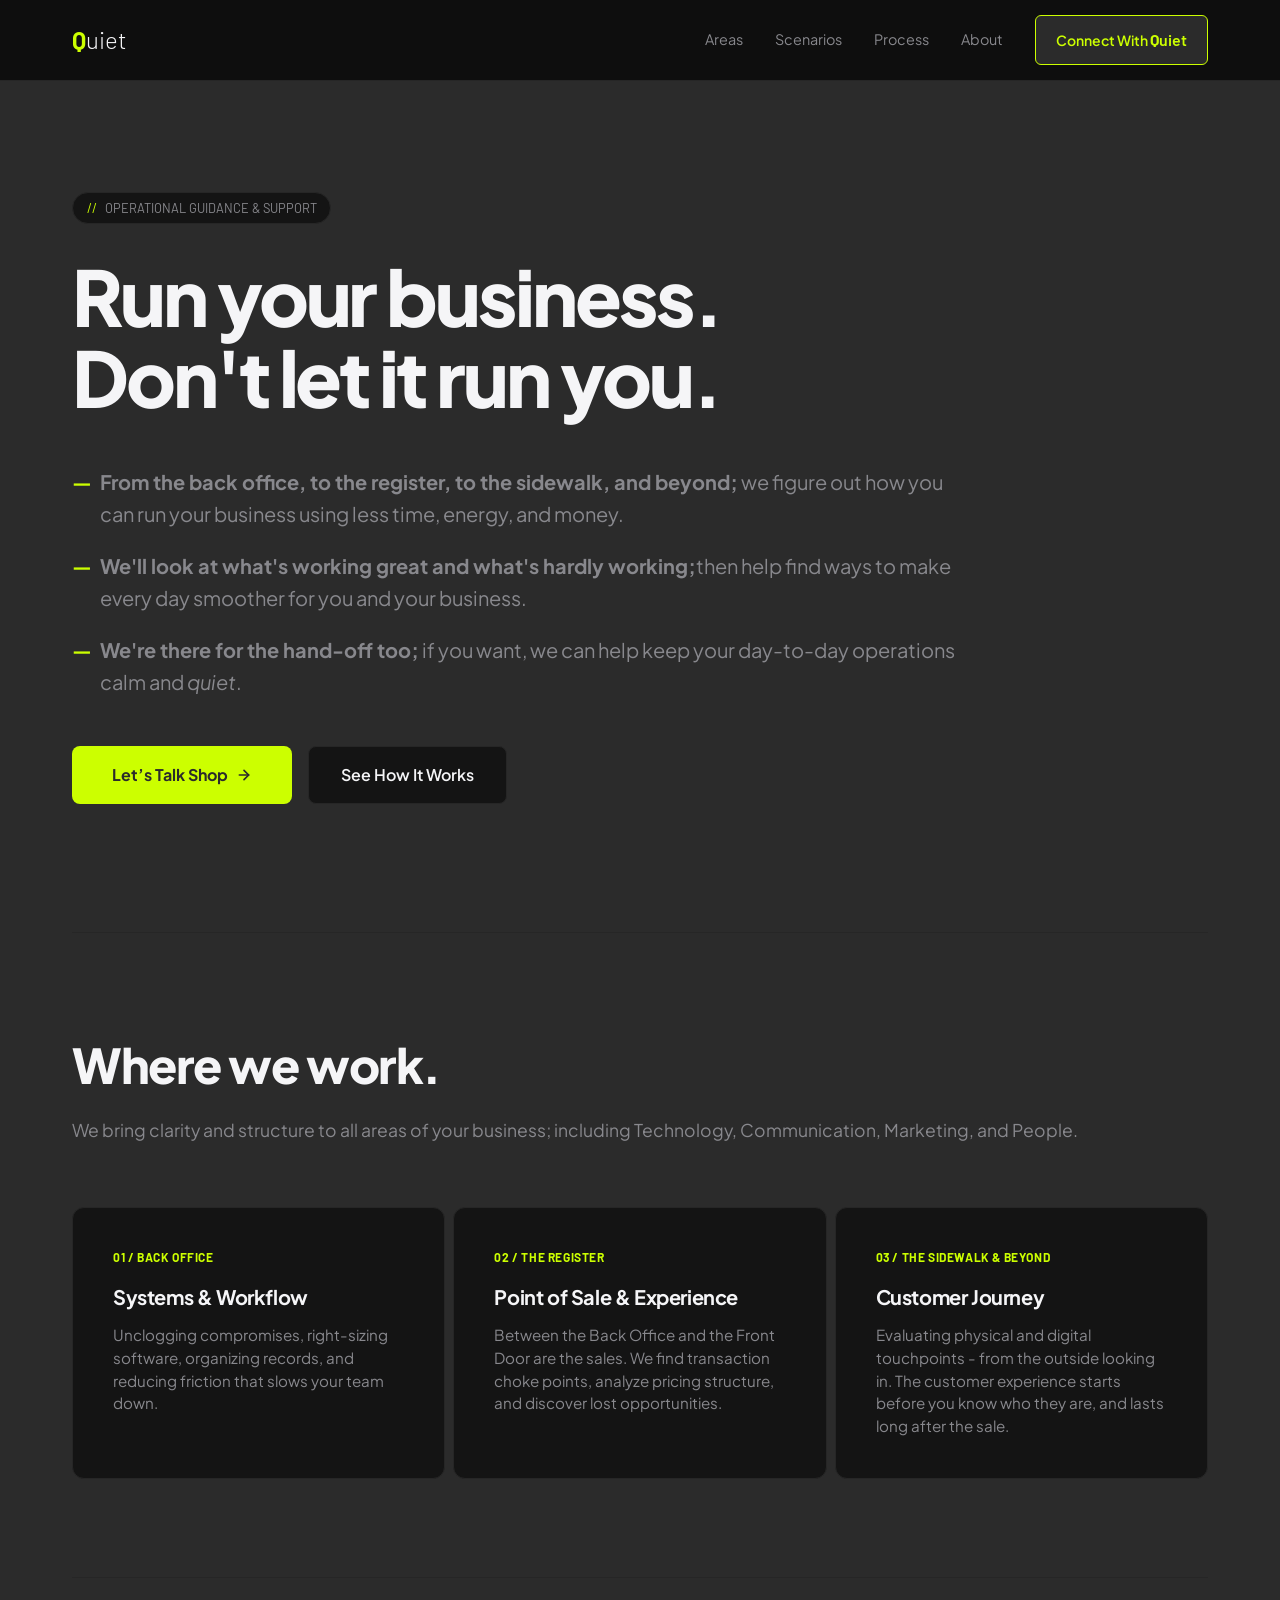
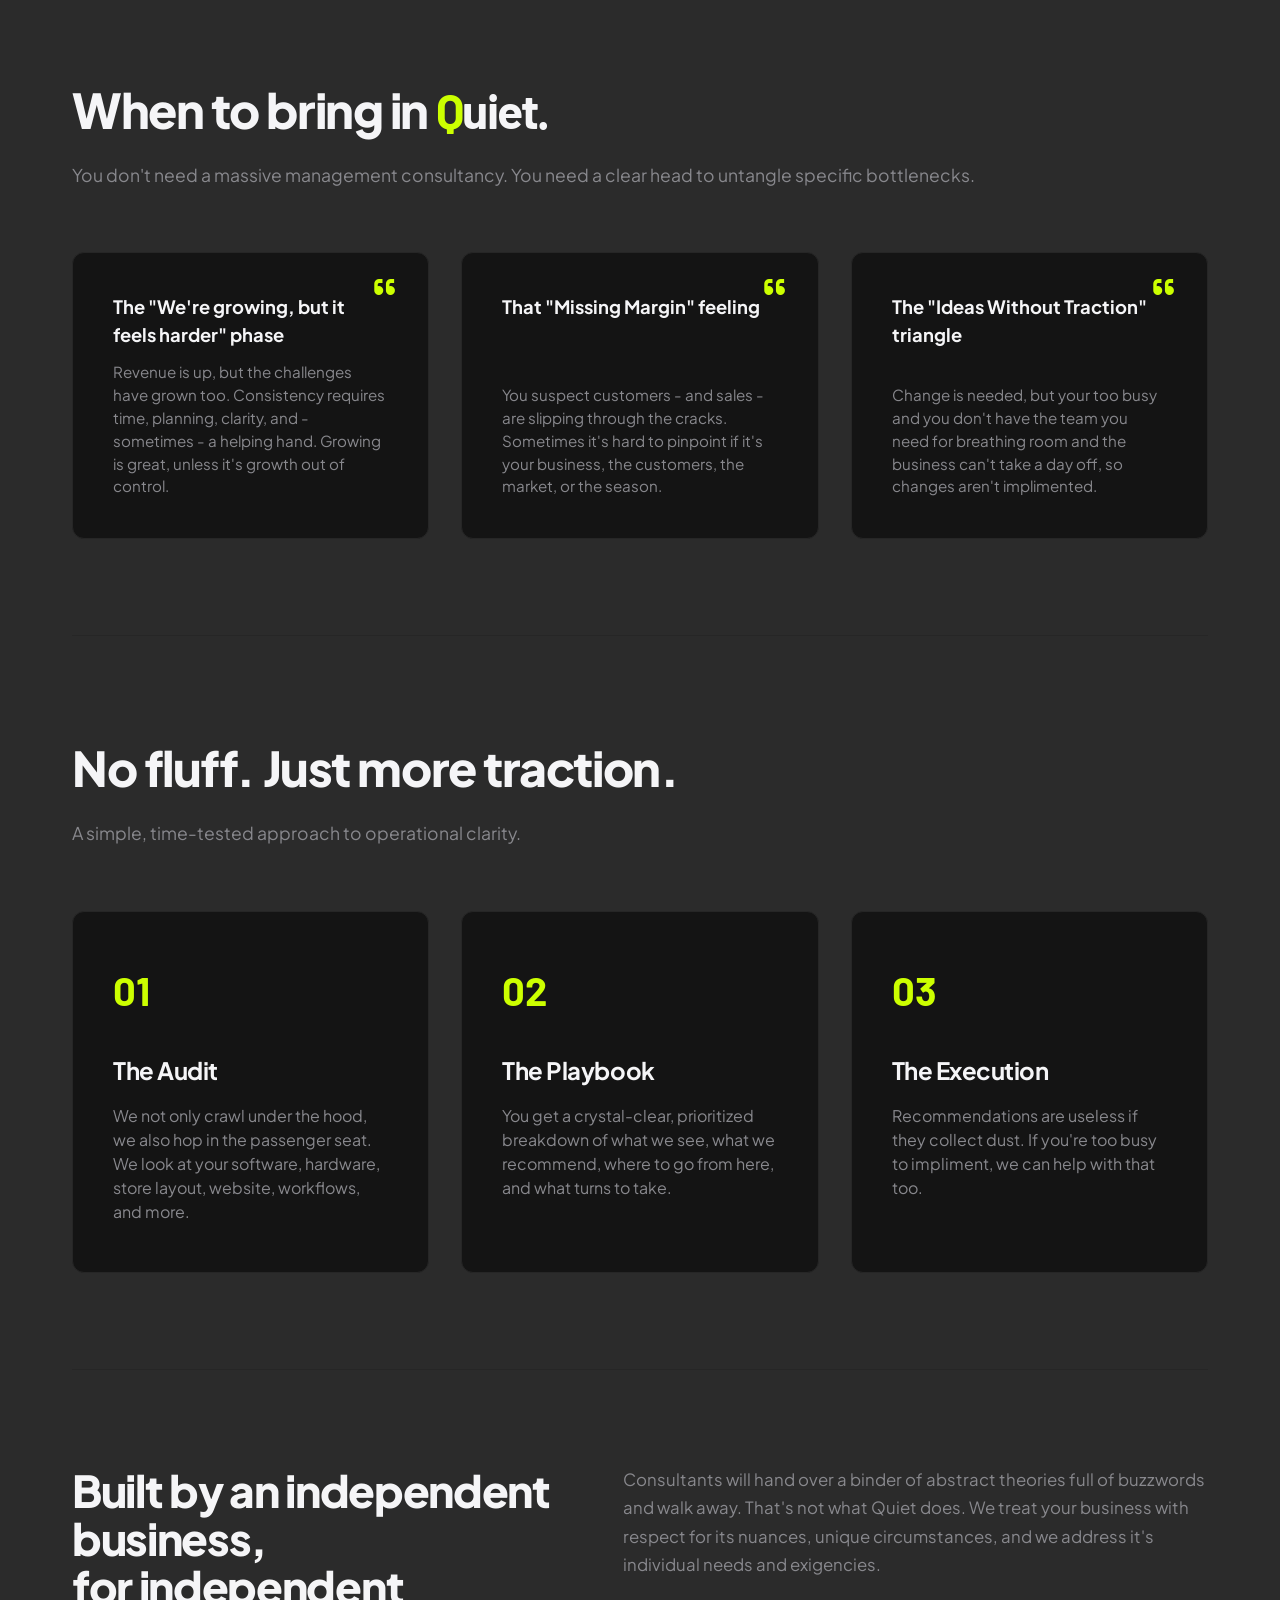
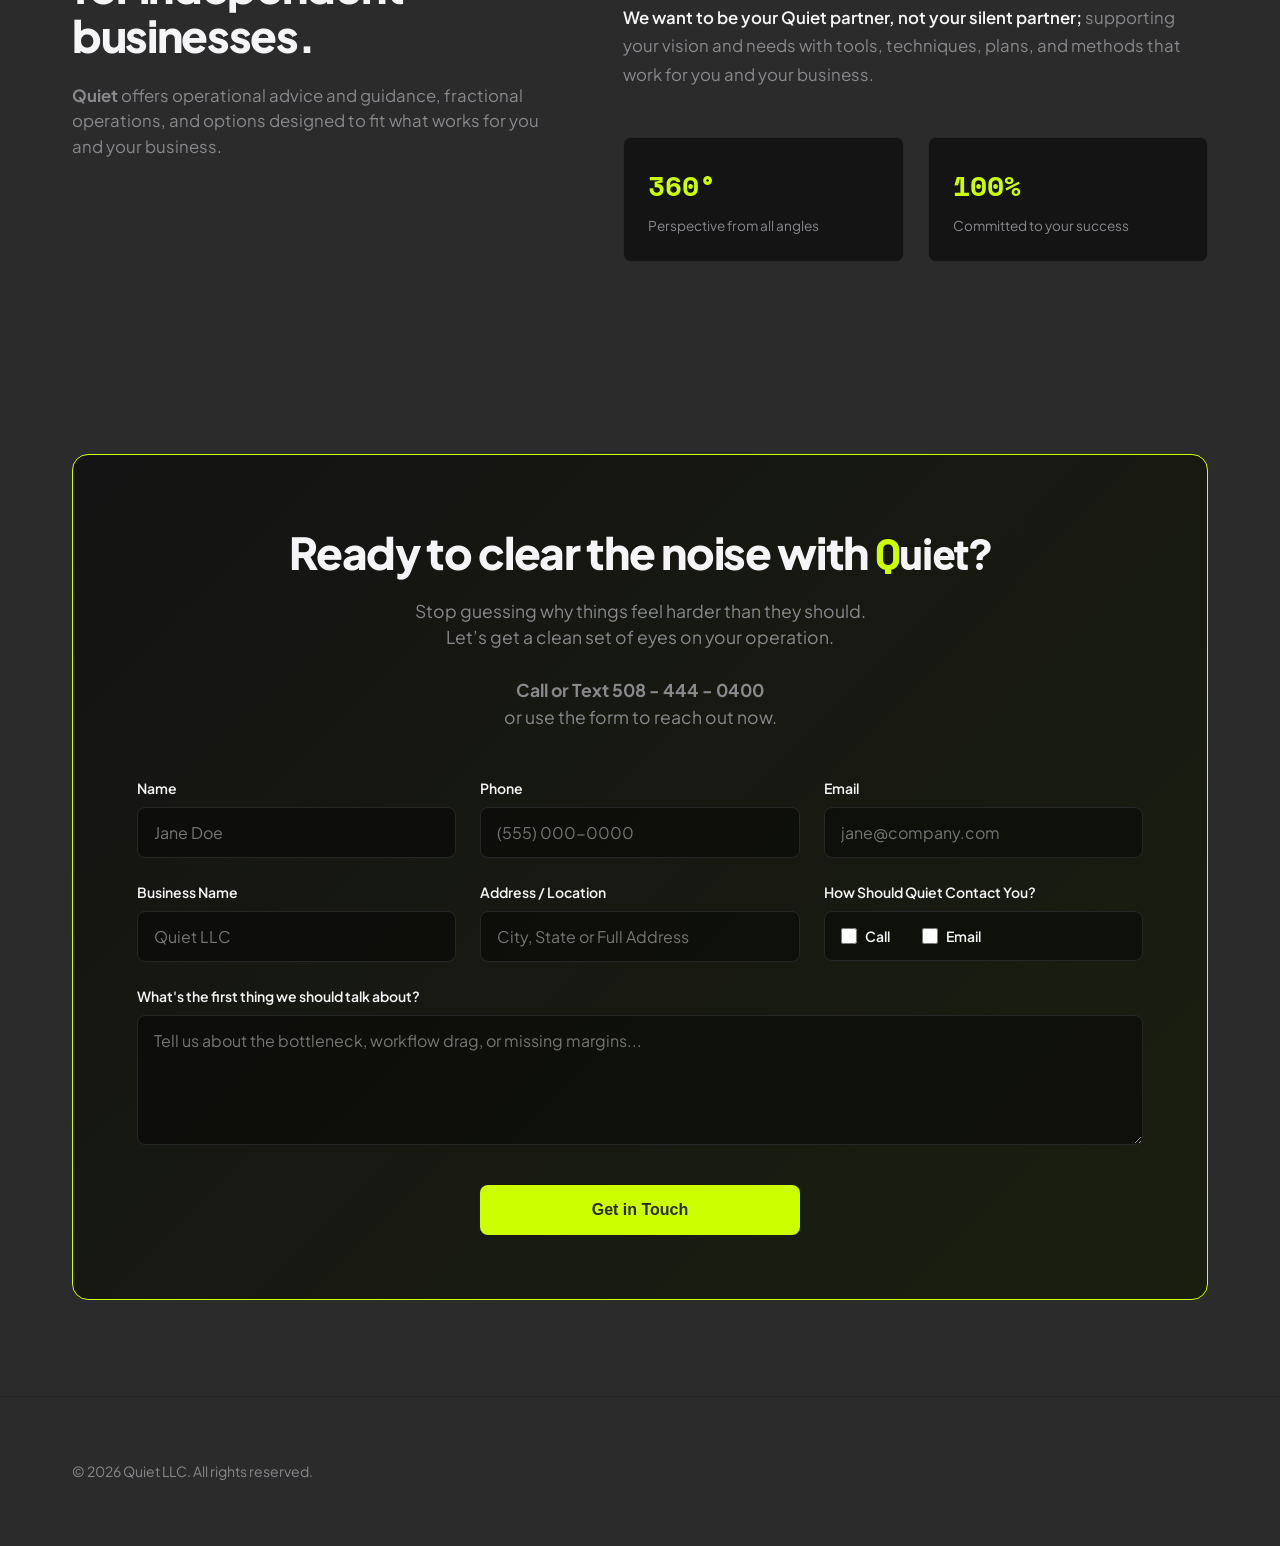
==== commit e72a95c5: "Big Fat Update to Tech Preview" ====
--- a/index.html
+++ b/index.html
@@ -1,213 +1,263 @@
 <!DOCTYPE html>
 <html lang="en">
 <head>
-<meta charset="UTF-8">
-<meta name="viewport" content="width=device-width, initial-scale=1.0">
-<title>Quiet — Strategy & operations partner for independent businesses</title>
-<meta name="description" content="Quiet helps independent businesses tackle problems, plan growth, and cut busywork.">
-<link rel="preconnect" href="https://fonts.googleapis.com">
-<link rel="preconnect" href="https://fonts.gstatic.com" crossorigin>
-<link href="https://fonts.googleapis.com/css2?family=Barlow:ital,wght@0,300;0,400;0,500;0,600;0,700;0,800;1,300;1,400;1,500;1,600;1,700&display=swap" rel="stylesheet">
-<link rel="stylesheet" href="styles.css">
+    <meta charset="UTF-8">
+    <meta name="viewport" content="width=device-width, initial-scale=1.0">
+    <title>Quiet: Operational Guidance & Support</title>
+    <link rel="preconnect" href="https://fonts.googleapis.com">
+    <link rel="preconnect" href="https://fonts.gstatic.com" crossorigin>
+    <link href="https://fonts.googleapis.com/css2?family=Barlow:wght@100;300;600;700&family=Plus+Jakarta+Sans:wght@400;500;600;700;800&family=Space+Mono:wght@400;700&display=swap" rel="stylesheet">
+    <link rel="stylesheet" href="css/style.css?v=2.123">
+        <script src="js/script.js?v=2.115"></script>
 </head>
-<body id="top">
-
-<header class="site-header" id="site-header">
-  <div class="header-inner">
-    <a class="logo" href="#top" aria-label="Quiet — back to top">
-      <span class="logo-q">Q</span><span class="logo-rest">uiet</span>
-    </a>
-
-    <button class="nav-toggle" id="nav-toggle" aria-expanded="false" aria-controls="site-nav">
-      <span></span><span></span><span></span>
-      <span class="sr-only">Menu</span>
-    </button>
-
-    <nav class="site-nav" id="site-nav">
-      <a href="#why-quiet">Why Quiet</a>
-      <a href="#services">Services</a>
-      <a href="#about">About</a>
-      <a class="nav-cta" href="#get-started">Get Started</a>
+<body>
+
+<!-- Navigation -->
+    <nav>
+        <div class="container nav-content">
+            <a href="#" class="logo">
+                <span class="logo-text"><span class="logo-q">Q</span>uiet</span>
+            </a>
+            
+            <!-- Burger Toggle Button -->
+            <button class="nav-burger" aria-label="Toggle navigation" aria-expanded="false">
+                <span></span>
+                <span></span>
+                <span></span>
+            </button>
+
+            <div class="nav-menu">
+                <div class="nav-links">
+                    <a href="#areas">Areas</a>
+                    <a href="#scenarios">Scenarios</a>
+                    <a href="#method">Process</a>
+                    <a href="#about">About</a>
+                </div>
+                <a href="#contact" class="nav-cta">Connect With <span class="logo-qonly">Q</span><span class="logo-qafter">uiet</span></a>
+            </div>
+        </div>
     </nav>
-  </div>
-</header>
-
-<main>
-
-  <!-- HERO -->
-  <section class="hero">
-    <div class="hero-intro">
-      <p class="hero-line">Just Starting Up. <strong>Growing too Slow.</strong> <em>Growing too Fast.</em></p>
-      <p class="hero-line">Facing New Challenges. <em class="hero-soft">Employee turnover.</em></p>
-      <p class="hero-line"><strong>Too much on your plate.</strong> <span class="hero-soft">Need a partner.</span></p>
+
+    <!-- Hero Section -->
+    <main class="container">
+        <header class="hero">
+            <div class="hero-badge">
+                <span>//</span> OPERATIONAL GUIDANCE & SUPPORT
+            </div>
+            <h1>Run your business.<br>Don't let it run you.</h1>
+            <p class="hero-desc">
+              <ul class="hero-desc-list">
+                <li><b>From the back office, to the register, to the sidewalk, and beyond;</b> we figure out how you can run your business using less time, energy, and money.</li>
+                <li><b>We'll look at what's working great and what's hardly working;</b>then help find ways to make every day smoother for you and your business.</li>
+                <li><b>We're there for the hand-off too;</b> if you want, we can help keep your day-to-day operations calm and <i>quiet</i>.</li>
+            </ul>
+            </p>
+            <div class="hero-actions">
+                <a href="#contact" class="btn-primary" style="max-width: 220px;">
+                    Let’s Talk Shop 
+                    <svg width="16" height="16" viewBox="0 0 24 24" fill="none" stroke="currentColor" stroke-width="2.5" stroke-linecap="round" stroke-linejoin="round"><line x1="5" y1="12" x2="19" y2="12"></line><polyline points="12 5 19 12 12 19"></polyline></svg>
+                </a>
+                <a href="#method" class="btn-secondary">See How It Works</a>
+            </div>
+        </header>
+
+     <!-- Scope Section Wrapper -->
+
+<section class="scenarios container" id="areas">
+    <div class="section-header">
+        <h2>Where we work.</h2>
+        <p>We bring clarity and structure to all areas of your business; including Technology, Communication, Marketing, and People.</p>
     </div>
 
-    <div class="hero-pin">
-      <h1 class="pin-headline"><span class="q-accent">Q</span>uiet can help.</h1>
-      <div class="pin-rule" role="presentation"></div>
+    <!-- Scope Cards Grid with data attributes -->
+    <div class="scope-grid" style="margin-top: 0; margin-bottom: 0;">
+        <div class="scope-card" data-area="back-office">
+            <span class="scope-tag">01 / BACK OFFICE</span>
+            <h3>Systems & Workflow</h3>
+            <p>Unclogging compromises, right-sizing software, organizing records, and reducing friction that slows your team down.</p>
+        </div>
+        <div class="scope-card" data-area="register">
+            <span class="scope-tag">02 / THE REGISTER</span>
+            <h3>Point of Sale & Experience</h3>
+            <p>Between the Back Office and the Front Door are the sales. We find transaction choke points, analyze pricing structure, and discover lost opportunities.</p>
+        </div>
+        <div class="scope-card" data-area="sidewalk">
+            <span class="scope-tag">03 / THE SIDEWALK & BEYOND</span>
+            <h3>Customer Journey</h3>
+            <p>Evaluating physical and digital touchpoints - from the outside looking in. The customer experience starts before you know who they are, and lasts long after the sale.</p>
+        </div>
     </div>
 
-    <div class="hero-spacer" aria-hidden="true"></div>
-  </section>
-
-  <!-- 01 / 02 / 03 -->
-  <section class="paths" id="why-quiet">
-    <div class="wrap">
-      <div class="paths-grid">
-
-        <article class="path">
-          <p class="path-num">01 <span class="path-name">Start Up</span></p>
-          <h3 class="path-head">Gear Up for What's New</h3>
-          <p class="path-body">Research and feedback for your target market and planned offerings.</p>
-          <ul class="path-list">
-            <li>Market and competitor research</li>
-            <li>Feedback on your planned offerings</li>
-            <li>Advice on priorities and staging</li>
-          </ul>
-        </article>
-
-        <article class="path">
-          <p class="path-num">02 <span class="path-name">Revitalize</span></p>
-          <h3 class="path-head">Break Out of the Status Quo</h3>
-          <p class="path-body">Ideas and advice for what's next for you and your business.</p>
-          <ul class="path-list">
-            <li>Vetting growth opportunities</li>
-            <li>Working through meeting challenges</li>
-            <li>Designing what success looks like</li>
-          </ul>
-        </article>
-
-        <article class="path">
-          <p class="path-num">03 <span class="path-name">Make Room</span></p>
-          <h3 class="path-head">Hand Off the Busy Work</h3>
-          <p class="path-body">Outsourced operations that give you more room to <em>think</em> and <em>act</em>.</p>
-          <ul class="path-list">
-            <li>Day-to-day operational coverage</li>
-            <li>Systems that run without you</li>
-            <li>Fewer fires, more forward motion</li>
-          </ul>
-        </article>
-
-      </div>
+    <!-- Shared Accordion Detail Drawer -->
+    <div class="scope-drawer" id="scopeDrawer">
+        <div class="drawer-content" id="drawerContent">
+            <!-- Dynamic content injected via JS -->
+        </div>
     </div>
-  </section>
-
-  <!-- CONCERNS -->
-  <section class="concerns">
-    <div class="wrap">
-      <p class="concern l-left sz-lg" data-d="0">Sometimes the challenge <span class="hot">has a name</span>&hellip;</p>
-      <p class="concern l-right sz-lg" data-d="1"><em>Sometimes</em> it's just&hellip; <span class="hot">a lot</span>.</p>
-      <p class="concern l-left" data-d="2"><em>I spend my whole day <span class="hot">putting out fires</span>.</em></p>
-      <p class="concern l-right-mid" data-d="3"><em>We're growing, but I'm not sure <span class="hot">what comes next</span>.</em></p>
-      <p class="concern l-left-mid" data-d="4"><em>How do we <span class="hot">find, and keep, good people</span>?</em></p>
-      <p class="concern l-right" data-d="5"><em class="hot-full">Everything depends on me.</em></p>
-      <p class="concern l-center" data-d="6"><em>We need something&hellip; I'm just <span class="hot">not sure what</span>.</em></p>
-    </div>
-  </section>
-
-  <!-- SERVICES -->
-  <section class="services" id="services">
-    <div class="wrap">
-      <div class="services-head">
-        <h2>What's on your plate right now?</h2>
-        <p>Flag where each of these sits for you today. It won't lock you into anything — it just gives us a starting point before we talk.</p>
-      </div>
-
-      <div class="services-body">
-        <div class="services-grid" id="services-grid">
-          <!-- cards injected by script.js -->
-        </div>
-
-        <aside class="priority-summary" id="priority-summary" aria-live="polite">
-          <h3>What you're telling us</h3>
-          <div class="summary-group" data-tier="now">
-            <h4>Right now</h4>
-            <ul></ul>
-            <p class="summary-empty">Nothing flagged yet</p>
-          </div>
-          <div class="summary-group" data-tier="soon">
-            <h4>Down the road</h4>
-            <ul></ul>
-            <p class="summary-empty">Nothing flagged yet</p>
-          </div>
-          <div class="summary-group" data-tier="later">
-            <h4>Not for now</h4>
-            <ul></ul>
-            <p class="summary-empty">Nothing flagged yet</p>
-          </div>
-          <p class="summary-note">This carries straight into the form below — no need to retype it.</p>
-        </aside>
-      </div>
-    </div>
-  </section>
-
-  <!-- ABOUT -->
-  <section class="about" id="about">
-    <div class="wrap wrap-narrow">
-      <h2>About Quiet</h2>
-      <p>Quiet is a strategy and operations partner for independent businesses, trades, and mission-driven organizations across the South Shore, Cape Cod, and Greater Boston.</p>
-      <p>Most owners don't need another vendor. They need someone who can sit close to the business, understand how it actually runs, and help carry the parts that don't fit neatly into anyone's job description &mdash; the planning, the systems, the decisions that keep getting pushed to next week.</p>
-      <p>That's the role Quiet plays. Not a silent partner sitting on the sidelines. A quiet one, leaning in where it's useful and staying out of the way where it's not.</p>
-      <p class="about-sign">&mdash; David Hansen, Principal</p>
-    </div>
-  </section>
-
-  <!-- GET STARTED -->
-  <section class="get-started" id="get-started">
-    <div class="wrap">
-      <div class="gs-grid">
-
-        <div class="gs-info">
-          <h2>Let's talk about it.</h2>
-          <p>Tell us where things stand. No pitch, no pressure &mdash; just a conversation about what's actually going on.</p>
-          <dl class="gs-contact">
-            <div>
-              <dt>Email</dt>
-              <dd><a href="mailto:Connect@withquiet.com">Connect@withquiet.com</a></dd>
-            </div>
-            <div>
-              <dt>Phone</dt>
-              <dd><a href="tel:+15084440400">(508) 444-0400</a></dd>
-            </div>
-          </dl>
-        </div>
-
-        <form class="gs-form" id="gs-form" action="https://formspree.io/f/REPLACE_WITH_FORM_ID" method="POST">
-          <div class="field">
-            <label for="name">Name</label>
-            <input type="text" id="name" name="name" required>
-          </div>
-          <div class="field field-half">
-            <label for="email">Email</label>
-            <input type="email" id="email" name="email" required>
-          </div>
-          <div class="field field-half">
-            <label for="company">Business name</label>
-            <input type="text" id="company" name="company">
-          </div>
-          <div class="field">
-            <label for="message">What's on your mind?</label>
-            <textarea id="message" name="message" rows="4"></textarea>
-          </div>
-
-          <input type="hidden" id="priorities-field" name="priorities">
-
-          <button type="submit" class="btn-submit">Send it over</button>
-        </form>
-
-      </div>
-    </div>
-  </section>
-
-</main>
-
-<footer class="site-footer">
-  <div class="wrap footer-inner">
-    <span>&copy; <span id="year"></span> Quiet LLC</span>
-    <span class="footer-place">Plymouth, Massachusetts</span>
-  </div>
-</footer>
-
-<script src="script.js"></script>
+</section>
+
+        <!-- Scenarios -->
+        <section class="scenarios" id="scenarios">
+            <div class="section-header">
+                <h2>When to bring in <span class="banner-brand"><span class="banner-q">Q</span>uiet.</h2>
+                <p>You don't need a massive management consultancy. You need a clear head to untangle specific bottlenecks.</p>
+            </div>
+
+            <div class="scenarios-grid">
+                <div class="scenario-card">
+                    <h4>The "We're growing, but it feels harder" phase</h4>
+                    <p>Revenue is up, but the challenges have grown too. Consistency requires time, planning, clarity, and - sometimes - a helping hand. Growing is great, unless it's growth out of control.</p>
+                </div>
+                <div class="scenario-card">
+                    <h4>That "Missing Margin" feeling</h4>
+                    <p>You suspect customers - and sales - are slipping through the cracks. Sometimes it's hard to pinpoint if it's your business, the customers, the market, or the season.</p>
+                </div>
+                <div class="scenario-card">
+                    <h4>The "Ideas Without Traction" triangle</h4>
+                    <p>Change is needed, but your too busy and you don't have the team you need for breathing room and the business can't take a day off, so changes aren't implimented.</p>
+                </div>
+            </div>
+        </section>
+
+        <!-- Method Section -->
+        <section class="method" id="method">
+            <div class="section-header">
+                <h2>No fluff. Just more traction.</h2>
+                <p>A simple, time-tested approach to operational clarity.</p>
+            </div>
+
+            <div class="steps-grid">
+                <div class="step-item">
+                    <div>
+                        <div class="step-num">01</div>
+                        <h4>The Audit</h4>
+                        <p>We not only crawl under the hood, we also hop in the passenger seat. We look at your software, hardware, store layout, website, workflows, and more.</p>
+                    </div>
+                </div>
+                <div class="step-item">
+                    <div>
+                        <div class="step-num">02</div>
+                        <h4>The Playbook</h4>
+                        <p>You get a crystal-clear, prioritized breakdown of what we see, what we recommend, where to go from here, and what turns to take.</p>
+                    </div>
+                </div>
+                <div class="step-item">
+                    <div>
+                        <div class="step-num">03</div>
+                        <h4>The Execution</h4>
+                        <p>Recommendations are useless if they collect dust. If you're too busy to impliment, we can help with that too.</p>
+                    </div>
+                </div>
+            </div>
+        </section>
+
+        <!-- About Section -->
+        <section class="about" id="about">
+            <div class="about-layout">
+                <div class="about-headline">
+                    <h2>Built by an independent business,<br> for independent businesses.</h2>
+                    <p><strong>Quiet</strong> offers operational advice and guidance, fractional operations, and options designed to fit what works for you and your business.</p>
+                </div>
+                <div class="about-body">
+                    <p>
+                        Consultants will hand over a binder of abstract theories full of buzzwords and walk away. That's not what Quiet does. We treat your business with respect for its nuances, unique circumstances, and we address it's individual needs and exigencies.
+                    </p>
+                    <p>
+                        <strong>We want to be your Quiet partner, not your silent partner;</strong> supporting your vision and needs with tools, techniques, plans, and methods that work for you and your business.
+                    </p>
+                    <div class="stats-grid">
+                        <div class="stat-box">
+                            <div class="stat-num">360°</div>
+                            <div class="stat-label">Perspective from all angles</div>
+                        </div>
+                        <div class="stat-box">
+                            <div class="stat-num">100%</div>
+                            <div class="stat-label">Committed to your success</div>
+                        </div>
+                    </div>
+                </div>
+            </div>
+        </section>
+
+        <!-- Playful Banner & Formspree Form (Centered/Expanded) -->
+        <div class="playful-banner" id="contact">
+          <div class="playful-content">
+    <h3>Ready to clear the noise with <span class="banner-brand"><span class="banner-q">Q</span>uiet?</span></h3>
+    <p>Stop guessing why things feel harder than they should.<br>Let’s get a clean set of eyes on your operation.<br><br><strong>Call or Text 508 - 444 - 0400</strong><br>or use the form to reach out now.</p>
+</div>
+
+            <!-- Formspree Integration Form -->
+            <form action="https://formspree.io/f/xaqvqaqw" method="POST" id="quietContactForm" class="contact-form">
+                
+                <!-- Row 1: Name, Phone, Email -->
+                <div class="form-row">
+                    <div class="form-group">
+                        <label for="name">Name</label>
+                        <input type="text" id="name" name="name" required placeholder="Jane Doe">
+                    </div>
+                    <div class="form-group">
+                        <label for="phone">Phone</label>
+                        <input type="tel" id="phone" name="phone" placeholder="(555) 000-0000">
+                        <span class="error-message" id="phoneError">Numbers and phone characters only</span>
+                    </div>
+                    <div class="form-group">
+                        <label for="email">Email</label>
+                        <input type="email" id="email" name="email" required placeholder="jane@company.com">
+                        <span class="error-message" id="emailError">Please enter a valid email address</span>
+                    </div>
+                </div>
+
+                <!-- Row 2: Business Name, Address/Location, Contact Preference -->
+                <div class="form-row">
+                    <div class="form-group">
+                        <label for="business">Business Name</label>
+                        <input type="text" id="business" name="business_name" placeholder="Quiet LLC">
+                    </div>
+                    <div class="form-group">
+                        <label for="address">Address / Location</label>
+                        <input type="text" id="address" name="address_location" placeholder="City, State or Full Address">
+                    </div>
+                    <div class="form-group preference-group">
+                        <label>How Should Quiet Contact You?</label>
+                        <div class="checkbox-options">
+                            <label class="checkbox-label">
+                                <input type="checkbox" name="contact_method" value="Call"> Call
+                            </label>
+                            <label class="checkbox-label">
+                                <input type="checkbox" name="contact_method" value="Email"> Email
+                            </label>
+                        </div>
+                    </div>
+                </div>
+
+                <!-- Row 3: First thing to talk about -->
+                <div class="form-row-dual" style="grid-template-columns: 1fr;">
+                    <div class="form-group">
+                        <label for="message">What's the first thing we should talk about?</label>
+                        <textarea id="message" name="message" placeholder="Tell us about the bottleneck, workflow drag, or missing margins..."></textarea>
+                    </div>
+                </div>
+
+                <!-- Submit Button -->
+                <div class="form-submit-wrapper">
+                    <button type="submit" class="btn-primary">Get in Touch</button>
+                </div>
+            </form>
+        </div>
+    </main>
+
+    <!-- Footer -->
+    <footer>
+        <div class="container footer-content">
+            <p>© 2026 Quiet LLC. All rights reserved.</p>
+            <!-- <div class="footer-links">
+                <a href="#">Privacy</a>
+                <a href="#">Terms</a>
+                <a href="mailto:connect@withquiet.com">Contact</a>
+            </div>-->
+        </div>
+    </footer>
+
+
 </body>
-</html>
+</html>
--- a/css/style.css
+++ b/css/style.css
@@ -0,0 +1,856 @@
+:root {
+    --bg: #2b2b2b;
+    --black: #000000;
+    --surface: #141414;
+    --surface-hover: #1c1c1c;
+    --border: #262626;
+    --text-main: #f5f5f7;
+    --text-muted: #88888d;
+    --accent: #ccff00; /* Electric lime */
+    --accent-hover: #b3e000;
+    --transition: all 0.25s cubic-bezier(0.16, 1, 0.3, 1);
+    scroll-behavior: smooth;
+}
+
+* {
+    box-sizing: border-box;
+    margin: 0;
+    padding: 0;
+}
+
+body {
+    background-color: var(--bg);
+    color: var(--text-main);
+    font-family: 'Plus Jakarta Sans', -apple-system, sans-serif;
+    line-height: 1.5;
+    -webkit-font-smoothing: antialiased;
+    overflow-x: hidden;
+}
+
+a {
+    color: inherit;
+    text-decoration: none;
+}
+
+/* Layout */
+.container {
+    max-width: 1200px;
+    margin: 0 auto;
+    padding: 0 2rem;
+}
+
+/* Navigation */
+nav {
+    position: fixed;
+    top: 0;
+    left: 0;
+    width: 100%;
+
+ background: rgba(10, 10, 10, 0.85);
+    backdrop-filter: blur(12px);
+    z-index: 100;
+    border-bottom: 1px solid var(--border);
+}
+
+.nav-content {
+    display: flex;
+    justify-content: space-between;
+    align-items: center;
+    height: 80px;
+}
+
+.brand-badge-pill {
+    width: 30px;
+    height: 45px;
+    border: 1px solid var(--accent);
+    border-radius: 15px;
+    display: flex;
+    align-items: center;
+    justify-content: center;
+    background: var(--surface);
+    transition: var(--transition);
+}
+
+.pill-q {
+    font-family: 'Barlow', sans-serif;
+    font-weight: 700;
+    font-size: 2rem;
+    color: var(--accent);
+    line-height: 1;
+}
+
+.logo {
+    font-family: 'Barlow', sans-serif;
+    font-weight: 300;
+    font-size: 1.5rem;
+    letter-spacing: -0.00em;
+    display: flex;
+    align-items: center;
+    gap: 0.5rem;
+}
+
+.logo-text {
+    display: inline-flex;
+    letter-spacing: normal;
+}
+
+.logo-q {
+    color: var(--accent);
+     font-weight: 700;
+}
+
+.logo-qonly {
+    font-weight: 700;
+     font-size: 1rem;
+    font-family: 'Barlow', sans-serif;
+}
+
+.logo-qafter {
+    font-weight: 600;
+     font-size: 1rem;
+    font-family: 'Barlow', sans-serif;
+}
+
+
+.logo-dot {
+    width: 8px;
+    height: 8px;
+    background-color: var(--accent);
+    border-radius: 50%;
+}
+
+.nav-links {
+    display: flex;
+    gap: 2rem;
+    align-items: center;
+    font-size: 0.9rem;
+    color: var(--text-muted);
+}
+
+.nav-links a {
+    transition: color 0.25s ease;
+}
+
+.nav-links a:hover {
+    color: var(--text-main);
+}
+
+.nav-cta {
+    background: var(--bg);
+    color: var(--accent);
+    padding: 0.75rem 1.25rem;
+    border-radius: 6px;
+    font-weight: 600;
+    font-size: 0.875rem;
+    transition: var(--transition);
+      border: 1px solid var(--accent);
+}
+
+.nav-cta:hover {
+    background: var(--accent);
+    transform: translateY(-1px);
+    color: var(--black);
+}
+
+/* --- Mobile Navigation & Burger Menu --- */
+.nav-burger {
+    display: none;
+    flex-direction: column;
+    justify-content: space-between;
+    width: 28px;
+    height: 20px;
+    background: transparent;
+    border: none;
+    cursor: pointer;
+    padding: 0;
+    z-index: 101;
+}
+
+.nav-burger span {
+    width: 100%;
+    height: 2px;
+    background-color: var(--text-main);
+    border-radius: 2px;
+    transition: var(--transition);
+}
+
+.nav-menu {
+    display: flex;
+    align-items: center;
+    gap: 2rem;
+}
+
+/* Burger Animation when active */
+.nav-burger.active span:nth-child(1) {
+    transform: translateY(9px) rotate(45deg);
+    background-color: var(--accent);
+}
+
+.nav-burger.active span:nth-child(2) {
+    opacity: 0;
+}
+
+.nav-burger.active span:nth-child(3) {
+    transform: translateY(-9px) rotate(-45deg);
+    background-color: var(--accent);
+}
+
+/* Responsive breakpoint */
+@media (max-width: 900px) {
+    .nav-burger {
+        display: flex;
+    }
+
+    .nav-menu {
+        position: fixed;
+        top: 80px; /* matches nav-content height */
+        left: 0;
+        width: 100%;
+        background: rgba(14, 14, 14, 0.98);
+        backdrop-filter: blur(16px);
+        flex-direction: column;
+        align-items: flex-start;
+        padding: 2.5rem 2rem;
+        gap: 1.5rem;
+        border-bottom: 1px solid var(--border);
+        transform: translateY(-120%);
+        opacity: 0;
+        visibility: hidden;
+        transition: var(--transition);
+        box-shadow: 0 20px 40px rgba(0, 0, 0, 0.5);
+    }
+
+    .nav-menu.active {
+        transform: translateY(0);
+        opacity: 1;
+        visibility: visible;
+    }
+
+    .nav-links {
+        flex-direction: column;
+        align-items: flex-start;
+        width: 100%;
+        gap: 1.25rem;
+        font-size: 1.1rem;
+    }
+
+    .nav-links a {
+        width: 100%;
+        padding: 0.25rem 0;
+    }
+
+    .nav-cta {
+        width: 100%;
+        text-align: center;
+    }
+
+    /* Keep existing 900px rules intact below */
+    .about-layout {
+        grid-template-columns: 1fr;
+        gap: 2.5rem;
+    }
+    .playful-banner {
+        padding: 2.5rem 1.5rem;
+    }
+    .form-row, .form-row-dual {
+        grid-template-columns: 1fr;
+    }
+    .form-submit-wrapper .btn-primary {
+        max-width: 100%;
+    }
+}
+
+/* Hero Section */
+header.hero {
+    padding: 12rem 0 8rem;
+    position: relative;
+}
+
+.hero-badge {
+    display: inline-flex;
+    align-items: center;
+    gap: 0.5rem;
+    background: var(--surface);
+    border: 1px solid var(--border);
+    padding: 0.35rem 0.85rem;
+    border-radius: 100px;
+    font-size: 0.8rem;
+    font-family: 'Barlow', sans-serif;
+    color: var(--text-muted);
+    margin-bottom: 2rem;
+}
+
+.hero-badge span {
+    color: var(--accent);
+}
+
+h1 {
+    font-size: clamp(2.75rem, 6vw, 5.5rem);
+    font-weight: 800;
+    letter-spacing: -0.04em;
+    line-height: 1.05;
+    max-width: 900px;
+    margin-bottom: 1.5rem;
+}
+
+.hero-desc {
+    font-size: clamp(1.15rem, 2vw, 1.35rem);
+    color: var(--text-muted);
+    max-width: 900px;
+    margin-bottom: 3rem;
+    line-height: 1.6;
+}
+
+/* Hero Bullet List */
+.hero-desc-list {
+    list-style: none;
+    max-width: 900px;
+    margin-bottom: 3rem;
+    display: flex;
+    flex-direction: column;
+    gap: 1.25rem;
+}
+
+.hero-desc-list li {
+    font-size: clamp(1.1rem, 1.8vw, 1.25rem);
+    color: var(--text-muted);
+    line-height: 1.6;
+    position: relative;
+    padding-left: 1.75rem;
+}
+
+.hero-desc-list li::before {
+    content: "—";
+    position: absolute;
+    left: 0;
+    color: var(--accent);
+    font-weight: 700;
+}
+
+.hero-desc-list li i {
+   /* color: var(--text-main); */
+}
+.hero-actions {
+    display: flex;
+    gap: 1rem;
+    flex-wrap: wrap;
+}
+
+.btn-primary {
+    background: var(--accent);
+    color: var(--bg);
+    padding: 1rem 2rem;
+    border-radius: 8px;
+    font-weight: 700;
+    font-size: 1rem;
+    display: inline-flex;
+    align-items: center;
+    justify-content: center;
+    gap: 0.5rem;
+    transition: var(--transition);
+    border: none;
+    cursor: pointer;
+    width: 100%;
+}
+
+.btn-primary:hover {
+    background: var(--accent);
+    transform: translateY(-2px);
+}
+
+.btn-secondary {
+    background: var(--surface);
+    color: var(--text-main);
+    border: 1px solid var(--border);
+    padding: 1rem 2rem;
+    border-radius: 8px;
+    font-weight: 600;
+    font-size: 1rem;
+    transition: var(--transition);
+}
+
+.btn-secondary:hover {
+    background: var(--surface-hover);
+    border-color: var(--accent);
+}
+
+/* Scope / Scale Banner */
+.scope-grid {
+    display: grid;
+    grid-template-columns: repeat(auto-fit, minmax(280px, 1fr));
+    gap: 0.5rem;
+    margin: 6rem 0;
+}
+
+.scope-card {
+    background: var(--surface);
+    border: 1px solid var(--border);
+    padding: 2.5rem;
+    border-radius: 12px;
+    position: relative;
+    transition: var(--transition);
+}
+
+.scope-card:hover {
+    border-color: var(--accent);
+    transform: translateY(-3px);
+}
+
+.scope-card h3 {
+    font-size: 1.25rem;
+    font-weight: 700;
+    margin-bottom: 0.75rem;
+    letter-spacing: -0.02em;
+}
+
+.scope-card p {
+    color: var(--text-muted);
+    font-size: 0.95rem;
+}
+
+.scope-tag {
+    font-family: 'Barlow', sans-serif;
+    font-size: 0.75rem;
+    font-weight:700;
+    color: var(--accent);
+    text-transform: uppercase;
+    letter-spacing: 0.05em;
+    margin-bottom: 1rem;
+    display: block;
+}
+
+/* Scenarios Section */
+.scenarios {
+    padding: 6rem 0;
+    border-top: 1px solid var(--border);
+}
+
+.scenarios-grid {
+    display: grid;
+    grid-template-columns: repeat(auto-fit, minmax(340px, 1fr));
+    gap: 2rem;
+    margin-top: 3.5rem;
+}
+
+.scenario-card {
+    background: var(--surface);
+    border: 1px solid var(--border);
+    border-radius: 12px;
+    padding: 2.5rem;
+    position: relative;
+    display: flex;             
+    flex-direction: column;    
+}
+
+.scenario-card::before {
+    content: "“";
+    position: absolute;
+    top: 1rem;
+    right: 1.5rem;
+    font-size: 4rem;
+    font-family: 'Space Mono', monospace;
+    color: var(--accent);
+    line-height: 1;
+}
+
+.scenario-card h4 {
+    font-size: 1.15rem;
+    font-weight: 700;
+    margin-bottom: 0.75rem;
+    color: var(--text-main);
+    min-height: 3.5rem;      
+}
+.scenario-card p {
+    color: var(--text-muted);
+    font-size: 0.95rem;
+    margin-top: auto;         
+}
+
+/* Make cards clickable */
+.scope-card {
+    cursor: pointer;
+}
+
+/* Active card electric lime border state */
+.scope-card.active {
+    border-color: var(--accent);
+    transform: translateY(-3px);
+}
+
+/* Shared Accordion Drawer Container */
+.scope-drawer {
+    display: grid;
+    grid-template-rows: 0fr;
+    transition: grid-template-rows 0.35s cubic-bezier(0.16, 1, 0.3, 1), margin-top 0.35s ease;
+    margin-top: 0;
+}
+
+.scope-drawer.open {
+    grid-template-rows: 1fr;
+    margin-top: 2rem;
+}
+
+.drawer-content {
+    overflow: hidden;
+    background: var(--surface);
+    border: 1px solid var(--border);
+    border-radius: 12px;
+    padding: 0 2.5rem;
+    opacity: 0;
+    transition: opacity 0.25s ease, padding 0.35s ease;
+}
+
+.scope-drawer.open .drawer-content {
+    opacity: 1;
+    padding: 2.5rem;
+    border-color: var(--accent);
+}
+
+/* Specific Services List Layout inside the drawer */
+.drawer-services-grid {
+    display: grid;
+    grid-template-columns: repeat(auto-fit, minmax(240px, 1fr));
+    gap: 1.5rem;
+    list-style: none;
+    margin-top: 1rem;
+}
+
+.drawer-services-grid li {
+    font-size: 0.95rem;
+    color: var(--text-muted);
+    position: relative;
+    padding-left: 1.5rem;
+}
+
+.drawer-services-grid li::before {
+    content: "—";
+    position: absolute;
+    left: 0;
+    color: var(--accent);
+    font-weight: 700;
+}
+
+.drawer-title {
+    font-size: 1.25rem;
+    font-weight: 700;
+    color: var(--text-main);
+    margin-bottom: 0.5rem;
+}
+
+/* Method Section */
+.method {
+    padding: 6rem 0;
+    border-top: 1px solid var(--border);
+}
+
+.section-header {
+    margin-bottom: 4rem;
+}
+
+.section-header h2 {
+    font-size: clamp(2rem, 4vw, 3rem);
+    font-weight: 800;
+    letter-spacing: -0.03em;
+    margin-bottom: 1rem;
+}
+
+.section-header p {
+    color: var(--text-muted);
+    font-size: 1.1rem;
+}
+
+.steps-grid {
+    display: grid;
+    grid-template-columns: repeat(auto-fit, minmax(320px, 1fr));
+    gap: 2rem;
+}
+
+.step-item {
+    background: var(--surface);
+    border: 1px solid var(--border);
+    border-radius: 12px;
+    padding: 3rem 2.5rem;
+    display: flex;
+    flex-direction: column;
+    justify-content: space-between;
+}
+
+.step-num {
+    font-family: 'Barlow', sans-serif;
+    font-size: 2.5rem;
+    font-weight: 700;
+    color: var(--border);
+    margin-bottom: 2rem;
+    color: var(--accent);
+}
+
+.step-item h4 {
+    font-size: 1.5rem;
+    font-weight: 700;
+    margin-bottom: 1rem;
+    letter-spacing: -0.02em;
+}
+
+.step-item p {
+    color: var(--text-muted);
+    font-size: 1rem;
+}
+
+/* About Section */
+.about {
+    padding: 6rem 0;
+    border-top: 1px solid var(--border);
+}
+
+.about-layout {
+    display: grid;
+    grid-template-columns: 1fr 1.2fr;
+    gap: 4rem;
+    align-items: start;
+}
+
+.about-headline h2 {
+    font-size: clamp(2rem, 3.5vw, 2.75rem);
+    font-weight: 800;
+    letter-spacing: -0.03em;
+    line-height: 1.1;
+    margin-bottom: 1.5rem;
+}
+
+.about-headline p {
+    color: var(--text-muted);
+    font-size: 1.05rem;
+}
+
+.about-body {
+    display: flex;
+    flex-direction: column;
+    gap: 1.5rem;
+    color: var(--text-muted);
+    font-size: 1.05rem;
+    line-height: 1.7;
+}
+
+.about-body strong {
+    color: var(--text-main);
+    font-weight: 600;
+}
+
+.stats-grid {
+    display: grid;
+    grid-template-columns: repeat(2, 1fr);
+    gap: 1.5rem;
+    margin-top: 1.5rem;
+}
+
+.stat-box {
+    background: var(--surface);
+    border: 1px solid var(--border);
+    padding: 1.5rem;
+    border-radius: 8px;
+}
+
+.stat-num {
+    font-family: 'Space Mono', monospace;
+    font-size: 1.75rem;
+    font-weight: 700;
+    color: var(--accent);
+    margin-bottom: 0.25rem;
+}
+
+.stat-label {
+    font-size: 0.85rem;
+    color: var(--text-muted);
+}
+
+/* Playful Banner & Form (Full-width expansion) */
+.playful-banner {
+    background: linear-gradient(135deg, var(--surface) 0%, #1a1e0f 100%);
+    border: 1px solid var(--accent);
+    border-radius: 16px;
+    padding: 4rem;
+    margin: 6rem 0;
+    width: 100%;
+}
+.banner-brand {
+    font-family: 'Barlow', sans-serif;
+    font-weight: 700;
+    color: var(--text-main);
+}
+
+.banner-q {
+    color: var(--accent);
+}
+.playful-content {
+    text-align: center;
+    max-width: 800px;
+    margin: 0 auto 3rem auto;
+}
+
+.playful-content h3 {
+    font-size: clamp(2rem, 3.5vw, 2.75rem);
+    font-weight: 800;
+    letter-spacing: -0.03em;
+    margin-bottom: 0.75rem;
+}
+
+.playful-content p {
+    color: var(--text-muted);
+    font-size: 1.1rem;
+}
+
+.contact-form {
+    display: flex;
+    flex-direction: column;
+    gap: 1.5rem;
+    width: 100%;
+}
+
+.form-row {
+    display: grid;
+    grid-template-columns: repeat(3, 1fr);
+    gap: 1.5rem;
+}
+
+.form-row-dual {
+    display: grid;
+    grid-template-columns: repeat(2, 1fr);
+    gap: 1.5rem;
+}
+
+.form-group {
+    display: flex;
+    flex-direction: column;
+    gap: 0.5rem;
+    width: 100%;
+}
+
+.form-group label {
+    font-size: 0.875rem;
+    font-weight: 600;
+    color: var(--text-main);
+}
+
+.form-group input,
+.form-group textarea {
+    background: rgba(0, 0, 0, 0.4);
+    border: 1px solid var(--border);
+    border-radius: 8px;
+    padding: 0.875rem 1rem;
+    color: var(--text-main);
+    font-family: inherit;
+    font-size: 1rem;
+    transition: var(--transition);
+    width: 100%;
+}
+
+.form-group input:focus,
+.form-group textarea:focus {
+    outline: none;
+    border-color: var(--accent);
+    background: rgba(0, 0, 0, 0.6);
+}
+
+.form-group textarea {
+    resize: vertical;
+    min-height: 130px;
+}
+
+/* Checkboxes / Radio options Styling */
+.preference-group {
+    display: flex;
+    flex-direction: column;
+    gap: 0.5rem;
+}
+
+.checkbox-options {
+    display: flex;
+    gap: 2rem;
+    align-items: center;
+    background: rgba(0, 0, 0, 0.4);
+    border: 1px solid var(--border);
+    border-radius: 8px;
+    padding: 0.875rem 1rem;
+    height: 50px;
+}
+
+.checkbox-label {
+    display: inline-flex;
+    align-items: center;
+    gap: 0.5rem;
+    font-size: 0.95rem;
+    color: var(--text-main);
+    cursor: pointer;
+    font-weight: 500;
+}
+
+.checkbox-label input[type="checkbox"] {
+    accent-color: var(--accent);
+    width: 16px;
+    height: 16px;
+    cursor: pointer;
+}
+
+.form-submit-wrapper {
+    margin-top: 1rem;
+    display: flex;
+    justify-content: center;
+}
+
+.form-submit-wrapper .btn-primary {
+    max-width: 320px;
+}
+
+/* Validation feedback styles */
+.form-group input.invalid,
+.form-group textarea.invalid {
+    border-color: #ff4d4d;
+}
+
+.error-message {
+    font-size: 0.75rem;
+    color: #ff4d4d;
+    display: none;
+    margin-top: 0.2rem;
+}
+
+/* Footer */
+footer {
+    border-top: 1px solid var(--border);
+    padding: 4rem 0;
+    color: var(--text-muted);
+    font-size: 0.875rem;
+}
+
+.footer-content {
+    display: flex;
+    justify-content: space-between;
+    align-items: center;
+    flex-wrap: wrap;
+    gap: 1.5rem;
+}
+
+.footer-links {
+    display: flex;
+    gap: 2rem;
+}
+
+.footer-links a:hover {
+    color: var(--text-main);
+}
+
+@media (max-width: 900px) {
+    .about-layout {
+        grid-template-columns: 1fr;
+        gap: 2.5rem;
+    }
+    .playful-banner {
+        padding: 2.5rem 1.5rem;
+    }
+    .form-row, .form-row-dual {
+        grid-template-columns: 1fr;
+    }
+    .form-submit-wrapper .btn-primary {
+        max-width: 100%;
+    }
+}
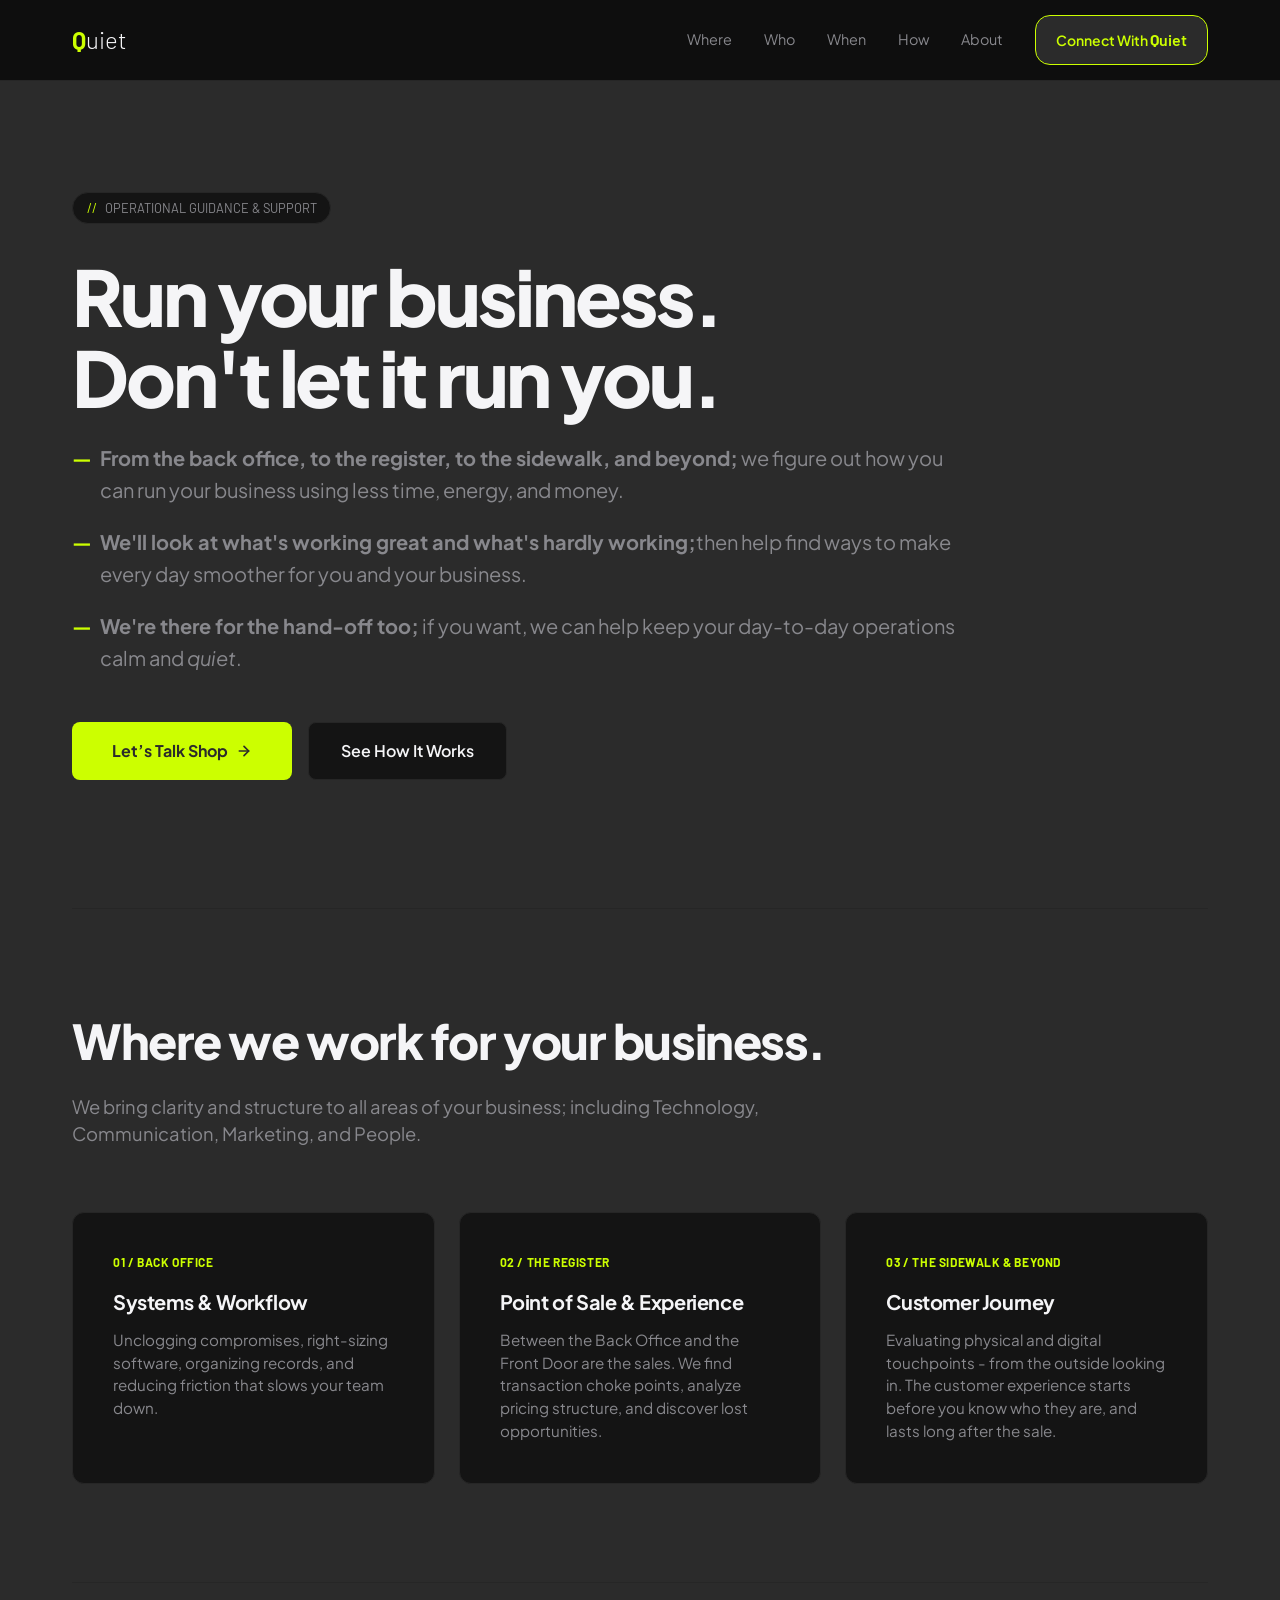
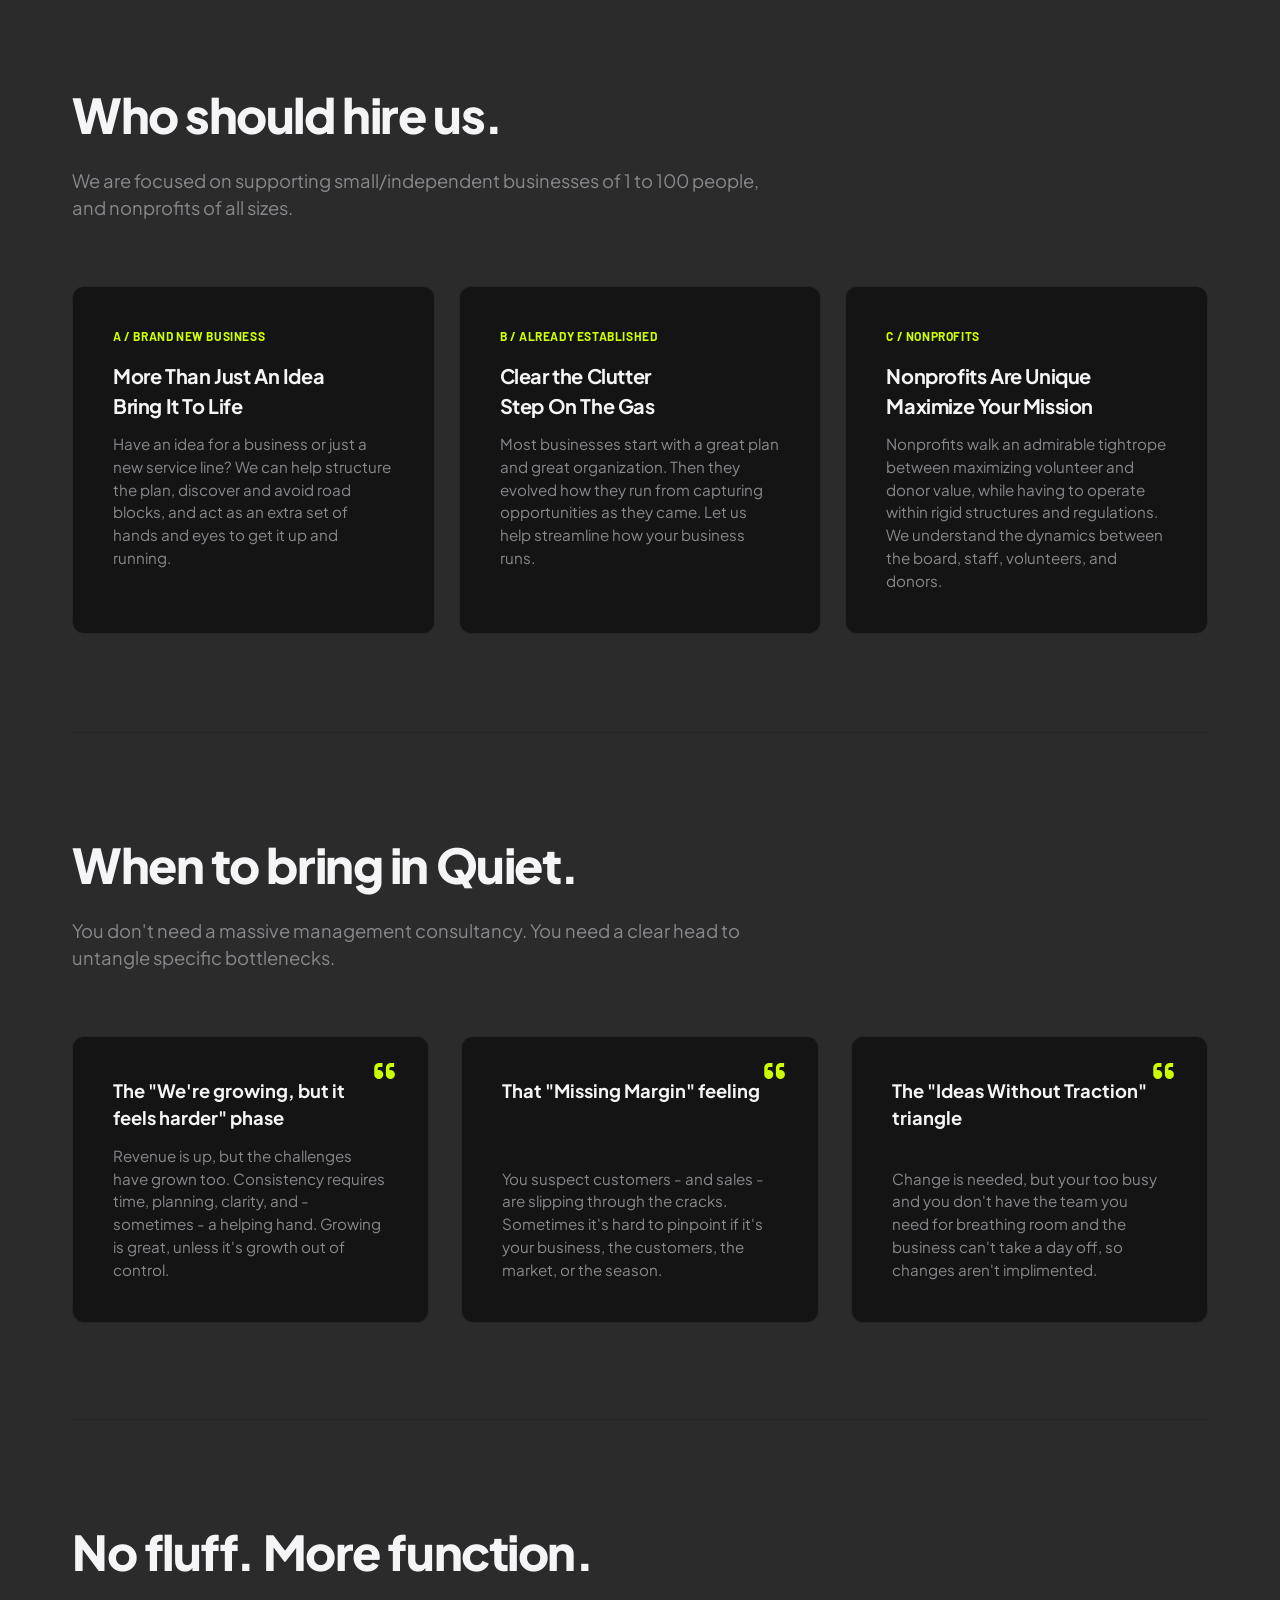
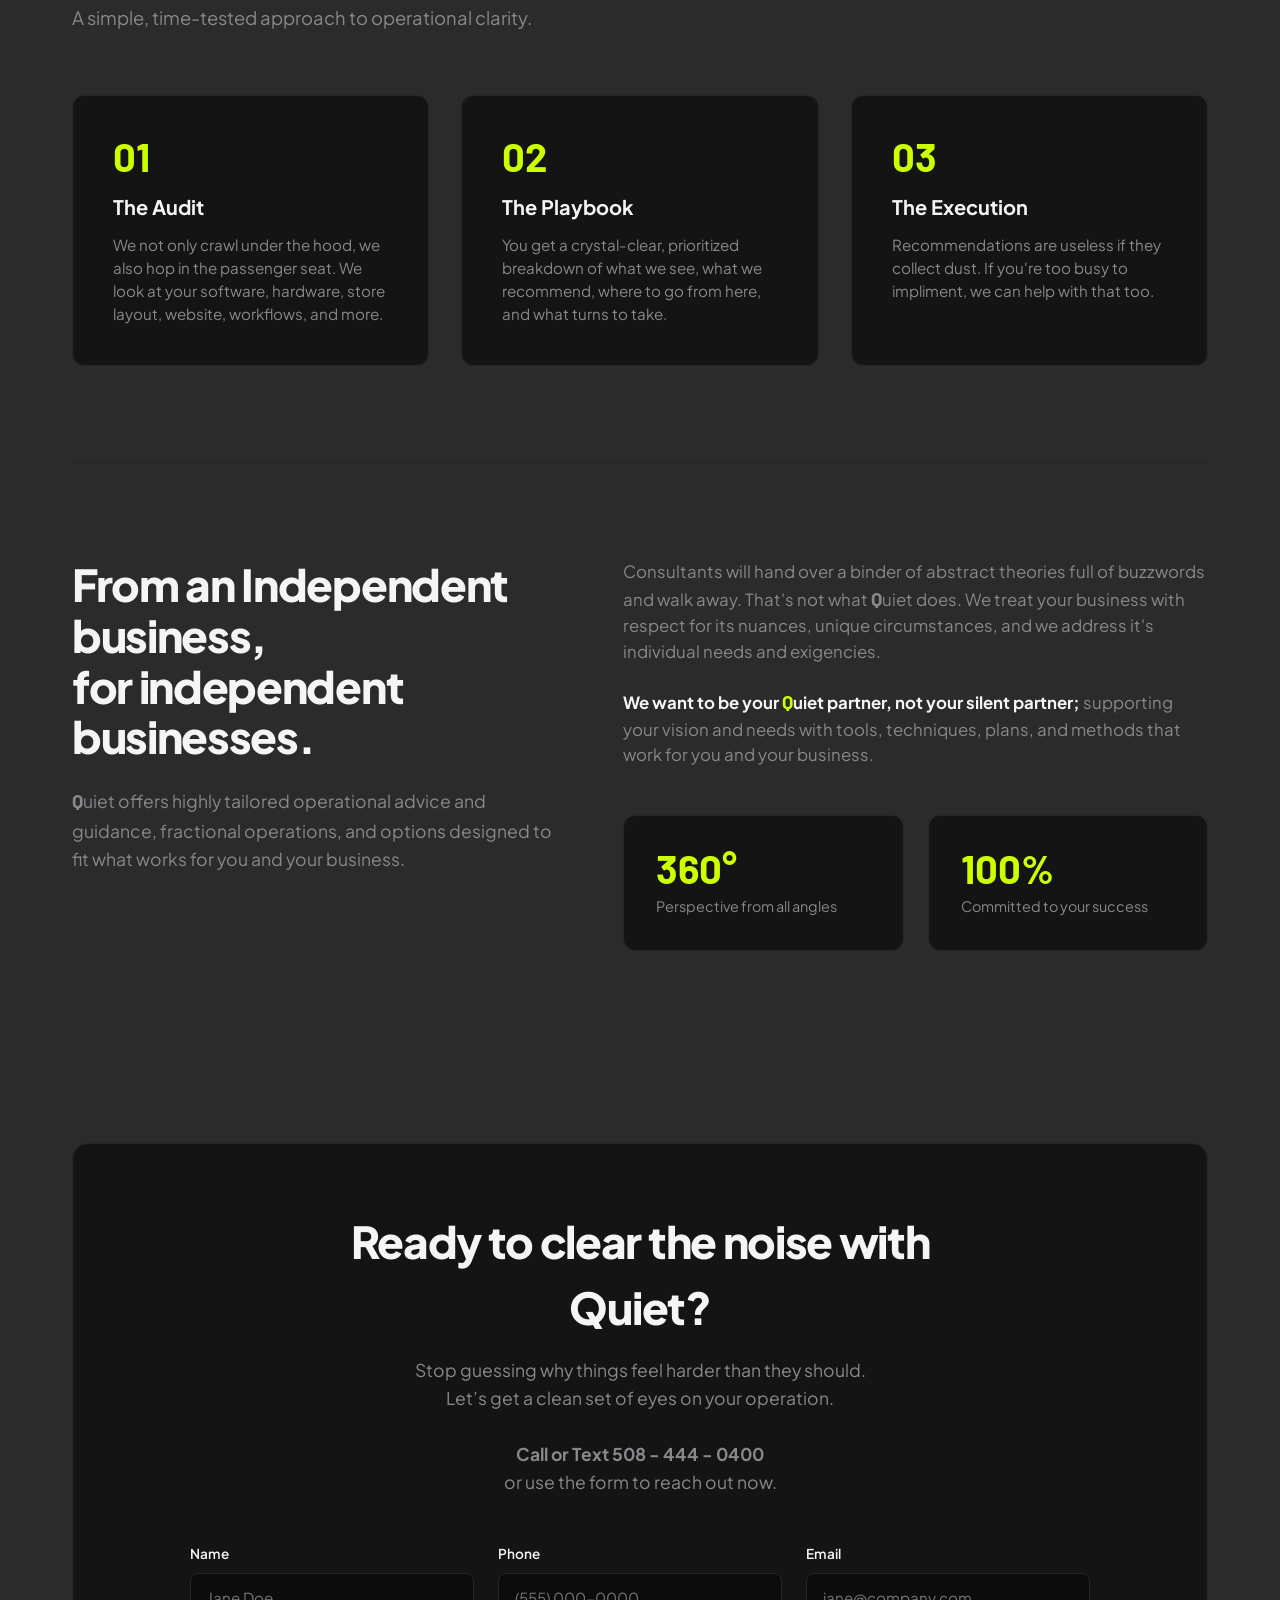
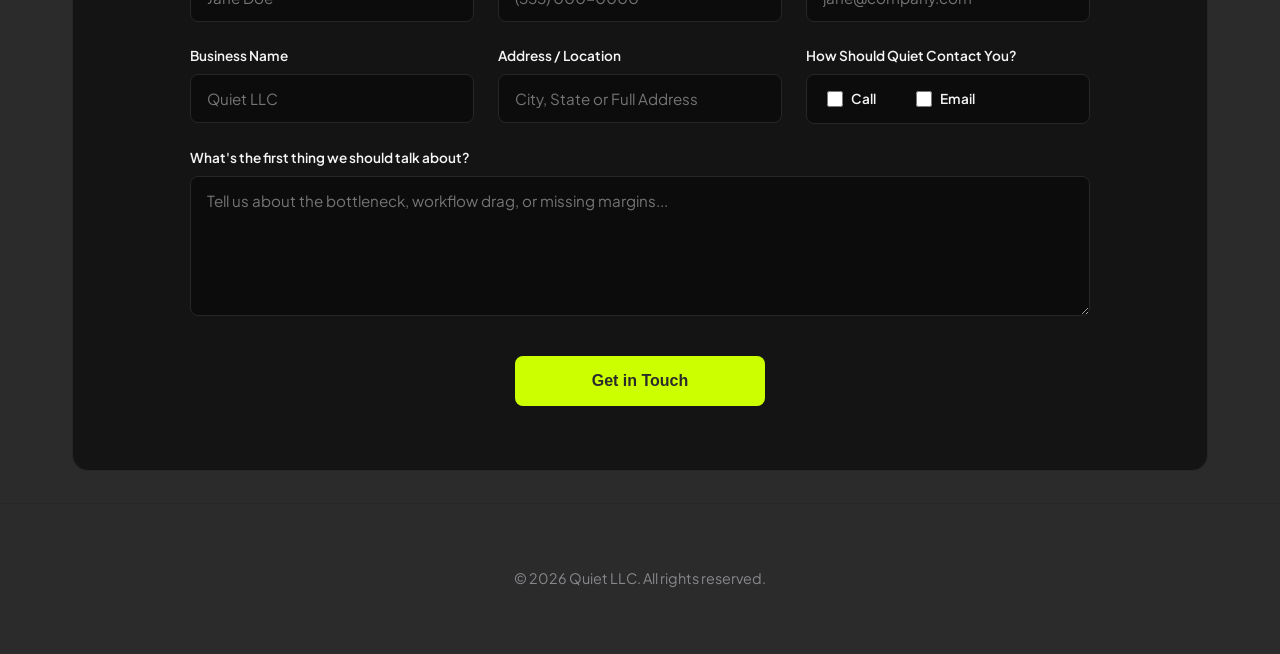
==== commit 6a487ec2: "Almost there..." ====
--- a/index.html
+++ b/index.html
@@ -7,8 +7,8 @@
     <link rel="preconnect" href="https://fonts.googleapis.com">
     <link rel="preconnect" href="https://fonts.gstatic.com" crossorigin>
     <link href="https://fonts.googleapis.com/css2?family=Barlow:wght@100;300;600;700&family=Plus+Jakarta+Sans:wght@400;500;600;700;800&family=Space+Mono:wght@400;700&display=swap" rel="stylesheet">
-    <link rel="stylesheet" href="css/style.css?v=2.123">
-        <script src="js/script.js?v=2.115"></script>
+    <link rel="stylesheet" href="css/style.css?v=2.1282">
+        <script src="js/script.js?v=2.12"></script>
 </head>
 <body>
 
@@ -28,9 +28,10 @@
 
             <div class="nav-menu">
                 <div class="nav-links">
-                    <a href="#areas">Areas</a>
-                    <a href="#scenarios">Scenarios</a>
-                    <a href="#method">Process</a>
+                    <a href="#where">Where</a>
+                    <a href="#who">Who</a>
+                    <a href="#when">When</a>
+                    <a href="#how">How</a>
                     <a href="#about">About</a>
                 </div>
                 <a href="#contact" class="nav-cta">Connect With <span class="logo-qonly">Q</span><span class="logo-qafter">uiet</span></a>
@@ -61,43 +62,166 @@
             </div>
         </header>
 
-     <!-- Scope Section Wrapper -->
-
-<section class="scenarios container" id="areas">
+<!-- Where We Work Section -->
+<section class="scenarios container" id="where">
     <div class="section-header">
-        <h2>Where we work.</h2>
+        <h2>Where we work for your business.</h2>
         <p>We bring clarity and structure to all areas of your business; including Technology, Communication, Marketing, and People.</p>
     </div>
 
-    <!-- Scope Cards Grid with data attributes -->
     <div class="scope-grid" style="margin-top: 0; margin-bottom: 0;">
-        <div class="scope-card" data-area="back-office">
+        <!-- Card 1 -->
+        <div class="scope-card" data-target="services-back-office">
             <span class="scope-tag">01 / BACK OFFICE</span>
             <h3>Systems & Workflow</h3>
             <p>Unclogging compromises, right-sizing software, organizing records, and reducing friction that slows your team down.</p>
-        </div>
-        <div class="scope-card" data-area="register">
+            
+            <div class="card-services-template" id="services-back-office">
+                <div class="drawer-header-mobile">
+                    <span class="drawer-title">Back Office & Systems Services</span>
+                    <button class="drawer-close" aria-label="Close">&times;</button>
+                </div>
+                <ul class="drawer-services-grid">
+                    <li>Software Analysis & App Consolidation</li>
+                    <li>Custom Spreadsheet Automation & Data Cleanup</li>
+                    <li>Standard Operating Procedure (SOP) Documentation</li>
+                    <li>Administrative Bottleneck & Hand-off Analysis</li>
+                    <li>Internal Communication Tool Structuring</li>
+                </ul>
+            </div>
+        </div>
+
+        <!-- Card 2 -->
+        <div class="scope-card" data-target="services-register">
             <span class="scope-tag">02 / THE REGISTER</span>
             <h3>Point of Sale & Experience</h3>
             <p>Between the Back Office and the Front Door are the sales. We find transaction choke points, analyze pricing structure, and discover lost opportunities.</p>
-        </div>
-        <div class="scope-card" data-area="sidewalk">
+            
+            <div class="card-services-template" id="services-register">
+                <div class="drawer-header-mobile">
+                    <span class="drawer-title">Point of Sale & Margin Services</span>
+                    <button class="drawer-close" aria-label="Close">&times;</button>
+                </div>
+                <ul class="drawer-services-grid">
+                    <li>Transaction Flow & Checkout Experience Auditing</li>
+                    <li>Pricing Model & Margin Health Review</li>
+                    <li>Inventory Tracking and Ordering Analysis</li>
+                    <li>Cash Flow Friction Reduction</li>
+                    <li>Front-line Staff POS Workflow Coaching</li>
+                </ul>
+            </div>
+        </div>
+
+        <!-- Card 3 -->
+        <div class="scope-card" data-target="services-sidewalk">
             <span class="scope-tag">03 / THE SIDEWALK & BEYOND</span>
             <h3>Customer Journey</h3>
             <p>Evaluating physical and digital touchpoints - from the outside looking in. The customer experience starts before you know who they are, and lasts long after the sale.</p>
-        </div>
-    </div>
-
-    <!-- Shared Accordion Detail Drawer -->
-    <div class="scope-drawer" id="scopeDrawer">
-        <div class="drawer-content" id="drawerContent">
-            <!-- Dynamic content injected via JS -->
-        </div>
+            
+            <div class="card-services-template" id="services-sidewalk">
+                <div class="drawer-header-mobile">
+                    <span class="drawer-title">Customer Journey & Touchpoint Services</span>
+                    <button class="drawer-close" aria-label="Close">&times;</button>
+                </div>
+                <ul class="drawer-services-grid">
+                    <li>Physical Storefront & Curb-appeal Evaluation</li>
+                    <li>Digital Intake & Website Friction Mapping</li>
+                    <li>Post-purchase Retention Evaluation</li>
+                    <li>Customer Feedback Loop Implementation</li>
+                    <li>Omnichannel Experience Consistency Check</li>
+                </ul>
+            </div>
+        </div>
+    </div>
+
+    <!-- Unique Drawer for 'Where' Section -->
+    <div class="scope-drawer" id="scopeDrawerWhere">
+        <div class="drawer-content" id="drawerContentWhere"></div>
     </div>
 </section>
 
+<!-- Who Should Hire Us Section -->
+<section class="scenarios container" id="who">
+    <div class="section-header">
+        <h2>Who should hire us.</h2>
+        <p>We are focused on supporting small/independent businesses of 1 to 100 people, and nonprofits of all sizes.</p>
+    </div>
+
+    <div class="scope-grid" style="margin-top: 0; margin-bottom: 0;">
+        <!-- Card A -->
+        <div class="scope-card" data-target="services-newbiz">
+            <span class="scope-tag">A / BRAND NEW BUSINESS</span>
+            <h3>More Than Just An Idea<br>Bring It To Life</h3>
+            <p>Have an idea for a business or just a new service line? We can help structure the plan, discover and avoid road blocks, and act as an extra set of hands and eyes to get it up and running.</p>
+            
+            <div class="card-services-template" id="services-newbiz">
+                <div class="drawer-header-mobile">
+                    <span class="drawer-title">Brand New Business Support</span>
+                    <button class="drawer-close" aria-label="Close">&times;</button>
+                </div>
+                <ul class="drawer-services-grid">
+                    <li>Business Model Structure & Validation</li>
+                    <li>Launch Roadmap & Timeline Development</li>
+                    <li>Initial Software & Tech Stack Setup</li>
+                    <li>Early Friction-Point Identification</li>
+                    <li>Execution Partner & Accountability Support</li>
+                </ul>
+            </div>
+        </div>
+
+        <!-- Card B -->
+        <div class="scope-card" data-target="services-established">
+            <span class="scope-tag">B / ALREADY ESTABLISHED</span>
+            <h3>Clear the Clutter<br>Step On The Gas</h3>
+            <p>Most businesses start with a great plan and great organization. Then they evolved how they run from capturing opportunities as they came. Let us help streamline how your business runs.</p>
+            
+            <div class="card-services-template" id="services-established">
+                <div class="drawer-header-mobile">
+                    <span class="drawer-title">Established Business Streamlining</span>
+                    <button class="drawer-close" aria-label="Close">&times;</button>
+                </div>
+                <ul class="drawer-services-grid">
+                    <li>Operations & Process Analysis</li>
+                    <li>Workflow Debloating & Complexity Reduction</li>
+                    <li>Team Hand-off and Communication Tuning</li>
+                    <li>Legacy Software Assessment & Migration Planning</li>
+                    <li>Day-to-day Routine Stabilization</li>
+                </ul>
+            </div>
+        </div>
+
+        <!-- Card C -->
+        <div class="scope-card" data-target="services-nonprofit">
+            <span class="scope-tag">C / NONPROFITS</span>
+            <h3>Nonprofits Are Unique<br>Maximize Your Mission</h3>
+            <p>Nonprofits walk an admirable tightrope between maximizing volunteer and donor value, while having to operate within rigid structures and regulations. We understand the dynamics between the board, staff, volunteers, and donors.</p>
+            
+            <div class="card-services-template" id="services-nonprofit">
+                <div class="drawer-header-mobile">
+                    <span class="drawer-title">Nonprofit Operational Governance</span>
+                    <button class="drawer-close" aria-label="Close">&times;</button>
+                </div>
+                <ul class="drawer-services-grid">
+                    <li>Board, Staff, and Volunteer Alignment Mapping</li>
+                    <li>Donor Journey & Touchpoint Streamlining</li>
+                    <li>Regulatory & Compliance Workflow Structure</li>
+                    <li>Resource Allocation & Operational Budgeting Support</li>
+                    <li>Mission-Driven Execution Tracking</li>
+                </ul>
+            </div>
+        </div>
+    </div>
+
+    <!-- Unique Drawer for 'Who' Section -->
+    <div class="scope-drawer" id="scopeDrawerWho">
+        <div class="drawer-content" id="drawerContentWho"></div>
+    </div>
+</section>
+
+
+
         <!-- Scenarios -->
-        <section class="scenarios" id="scenarios">
+        <section class="scenarios" id="when">
             <div class="section-header">
                 <h2>When to bring in <span class="banner-brand"><span class="banner-q">Q</span>uiet.</h2>
                 <p>You don't need a massive management consultancy. You need a clear head to untangle specific bottlenecks.</p>
@@ -120,9 +244,9 @@
         </section>
 
         <!-- Method Section -->
-        <section class="method" id="method">
+        <section class="method" id="how">
             <div class="section-header">
-                <h2>No fluff. Just more traction.</h2>
+                <h2>No fluff. More function.</h2>
                 <p>A simple, time-tested approach to operational clarity.</p>
             </div>
 
@@ -155,15 +279,15 @@
         <section class="about" id="about">
             <div class="about-layout">
                 <div class="about-headline">
-                    <h2>Built by an independent business,<br> for independent businesses.</h2>
-                    <p><strong>Quiet</strong> offers operational advice and guidance, fractional operations, and options designed to fit what works for you and your business.</p>
+                    <h2>From an Independent business,<br> for independent businesses.</h2>
+                    <p><span class="logo-qabout">Q</span>uiet offers highly tailored operational advice and guidance, fractional operations, and options designed to fit what works for you and your business.</p>
                 </div>
                 <div class="about-body">
                     <p>
-                        Consultants will hand over a binder of abstract theories full of buzzwords and walk away. That's not what Quiet does. We treat your business with respect for its nuances, unique circumstances, and we address it's individual needs and exigencies.
+                        Consultants will hand over a binder of abstract theories full of buzzwords and walk away. That's not what <span class="logo-qabout">Q</span>uiet does. We treat your business with respect for its nuances, unique circumstances, and we address it's individual needs and exigencies.
                     </p>
                     <p>
-                        <strong>We want to be your Quiet partner, not your silent partner;</strong> supporting your vision and needs with tools, techniques, plans, and methods that work for you and your business.
+                        <strong>We want to be your <span class="logo-qabout2">Q</span>uiet partner, not your silent partner;</strong> supporting your vision and needs with tools, techniques, plans, and methods that work for you and your business.
                     </p>
                     <div class="stats-grid">
                         <div class="stat-box">
--- a/css/style.css
+++ b/css/style.css
@@ -45,8 +45,7 @@
     top: 0;
     left: 0;
     width: 100%;
-
- background: rgba(10, 10, 10, 0.85);
+    background: rgba(10, 10, 10, 0.85);
     backdrop-filter: blur(12px);
     z-index: 100;
     border-bottom: 1px solid var(--border);
@@ -57,26 +56,6 @@
     justify-content: space-between;
     align-items: center;
     height: 80px;
-}
-
-.brand-badge-pill {
-    width: 30px;
-    height: 45px;
-    border: 1px solid var(--accent);
-    border-radius: 15px;
-    display: flex;
-    align-items: center;
-    justify-content: center;
-    background: var(--surface);
-    transition: var(--transition);
-}
-
-.pill-q {
-    font-family: 'Barlow', sans-serif;
-    font-weight: 700;
-    font-size: 2rem;
-    color: var(--accent);
-    line-height: 1;
 }
 
 .logo {
@@ -96,27 +75,32 @@
 
 .logo-q {
     color: var(--accent);
-     font-weight: 700;
+    font-weight: 700;
 }
 
 .logo-qonly {
     font-weight: 700;
-     font-size: 1rem;
+    font-size: 1rem;
     font-family: 'Barlow', sans-serif;
+}
+.logo-qabout {
+    font-weight: 700;
+    font-size: 1.2rem;
+    font-family: 'Barlow', sans-serif;
+    
+}
+
+.logo-qabout2 {
+    font-weight: 700;
+    font-size: 1.2rem;
+    font-family: 'Barlow', sans-serif;
+    color: var(--accent);
 }
 
 .logo-qafter {
     font-weight: 600;
-     font-size: 1rem;
+    font-size: 1rem;
     font-family: 'Barlow', sans-serif;
-}
-
-
-.logo-dot {
-    width: 8px;
-    height: 8px;
-    background-color: var(--accent);
-    border-radius: 50%;
 }
 
 .nav-links {
@@ -139,11 +123,11 @@
     background: var(--bg);
     color: var(--accent);
     padding: 0.75rem 1.25rem;
-    border-radius: 6px;
+    border-radius: 15px;
     font-weight: 600;
     font-size: 0.875rem;
     transition: var(--transition);
-      border: 1px solid var(--accent);
+    border: 1px solid var(--accent);
 }
 
 .nav-cta:hover {
@@ -180,7 +164,6 @@
     gap: 2rem;
 }
 
-/* Burger Animation when active */
 .nav-burger.active span:nth-child(1) {
     transform: translateY(9px) rotate(45deg);
     background-color: var(--accent);
@@ -195,7 +178,544 @@
     background-color: var(--accent);
 }
 
-/* Responsive breakpoint */
+/* Hero Section */
+header.hero {
+    padding: 12rem 0 8rem;
+    position: relative;
+}
+
+.hero-badge {
+    display: inline-flex;
+    align-items: center;
+    gap: 0.5rem;
+    background: var(--surface);
+    border: 1px solid var(--border);
+    padding: 0.35rem 0.85rem;
+    border-radius: 100px;
+    font-size: 0.8rem;
+    font-family: 'Barlow', sans-serif;
+    color: var(--text-muted);
+    margin-bottom: 2rem;
+}
+
+.hero-badge span {
+    color: var(--accent);
+}
+
+h1 {
+    font-size: clamp(2.75rem, 6vw, 5.5rem);
+    font-weight: 800;
+    letter-spacing: -0.04em;
+    line-height: 1.05;
+    max-width: 900px;
+    margin-bottom: 1.5rem;
+}
+
+.hero-desc-list {
+    list-style: none;
+    max-width: 900px;
+    margin-bottom: 3rem;
+    display: flex;
+    flex-direction: column;
+    gap: 1.25rem;
+}
+
+.hero-desc-list li {
+    font-size: clamp(1.1rem, 1.8vw, 1.25rem);
+    color: var(--text-muted);
+    line-height: 1.6;
+    position: relative;
+    padding-left: 1.75rem;
+}
+
+.hero-desc-list li::before {
+    content: "—";
+    position: absolute;
+    left: 0;
+    color: var(--accent);
+    font-weight: 700;
+}
+
+.hero-actions {
+    display: flex;
+    gap: 1rem;
+    flex-wrap: wrap;
+}
+
+.btn-primary {
+    background: var(--accent);
+    color: var(--bg);
+    padding: 1rem 2rem;
+    border-radius: 8px;
+    font-weight: 700;
+    font-size: 1rem;
+    display: inline-flex;
+    align-items: center;
+    justify-content: center;
+    gap: 0.5rem;
+    transition: var(--transition);
+    border: none;
+    cursor: pointer;
+    width: 100%;
+}
+
+.btn-primary:hover {
+    background: var(--accent);
+    transform: translateY(-2px);
+}
+
+.btn-secondary {
+    background: var(--surface);
+    color: var(--text-main);
+    border: 1px solid var(--border);
+    padding: 1rem 2rem;
+    border-radius: 8px;
+    font-weight: 600;
+    font-size: 1rem;
+    transition: var(--transition);
+}
+
+.btn-secondary:hover {
+    background: var(--surface-hover);
+    border-color: var(--accent);
+}
+
+/* Scope / Scale Grid */
+.scope-grid {
+    display: grid;
+    grid-template-columns: repeat(auto-fit, minmax(280px, 1fr));
+    gap: 1.5rem;
+    margin: 6rem 0;
+}
+
+.scope-card {
+    background: var(--surface);
+    border: 1px solid var(--border);
+    padding: 2.5rem;
+    border-radius: 12px;
+    position: relative;
+    transition: var(--transition);
+    cursor: pointer;
+}
+
+.scope-card:hover, .scope-card.active {
+    border-color: var(--accent);
+    transform: translateY(-3px);
+}
+
+.scope-card h3 {
+    font-size: 1.25rem;
+    font-weight: 700;
+    margin-bottom: 0.75rem;
+    letter-spacing: -0.02em;
+}
+
+.scope-card p {
+    color: var(--text-muted);
+    font-size: 0.95rem;
+}
+
+.scope-tag {
+    font-family: 'Barlow', sans-serif;
+    font-size: 0.75rem;
+    font-weight: 700;
+    color: var(--accent);
+    text-transform: uppercase;
+    letter-spacing: 0.05em;
+    margin-bottom: 1rem;
+    display: block;
+}
+
+.card-services-template {
+    display: none;
+}
+
+/* Scenarios Section */
+.scenarios {
+    padding: 6rem 0;
+    border-top: 1px solid var(--border);
+}
+
+.scenarios-grid {
+    display: grid;
+    grid-template-columns: repeat(auto-fit, minmax(340px, 1fr));
+    gap: 2rem;
+    margin-top: 3.5rem;
+}
+
+.scenario-card {
+    background: var(--surface);
+    border: 1px solid var(--border);
+    border-radius: 12px;
+    padding: 2.5rem;
+    position: relative;
+    display: flex;             
+    flex-direction: column;    
+}
+
+.scenario-card::before {
+    content: "“";
+    position: absolute;
+    top: 1rem;
+    right: 1.5rem;
+    font-size: 4rem;
+    font-family: 'Space Mono', monospace;
+    color: var(--accent);
+    line-height: 1;
+}
+
+.scenario-card h4 {
+    font-size: 1.15rem;
+    font-weight: 700;
+    margin-bottom: 0.75rem;
+    color: var(--text-main);
+    min-height: 3.5rem;        
+}
+
+.scenario-card p {
+    color: var(--text-muted);
+    font-size: 0.95rem;
+    margin-top: auto;          
+}
+
+/* Drawers */
+.scope-drawer {
+    display: grid;
+    grid-template-rows: 0fr;
+    transition: grid-template-rows 0.35s cubic-bezier(0.16, 1, 0.3, 1), margin-top 0.35s ease;
+    margin-top: 0;
+}
+
+.scope-drawer.open {
+    grid-template-rows: 1fr;
+    margin-top: 2rem;
+}
+
+.drawer-content {
+    overflow: hidden;
+    background: var(--surface);
+    border: 1px solid var(--border);
+    border-radius: 12px;
+    padding: 0 2.5rem;
+    opacity: 0;
+    transition: opacity 0.25s ease, padding 0.35s ease;
+}
+
+.scope-drawer.open .drawer-content {
+    opacity: 1;
+    padding: 2.5rem;
+    border-color: var(--accent);
+}
+
+.drawer-services-grid {
+    display: grid;
+    grid-template-columns: repeat(auto-fit, minmax(240px, 1fr));
+    gap: 1.5rem;
+    list-style: none;
+    margin-top: 1rem;
+}
+
+.drawer-services-grid li {
+    font-size: 0.95rem;
+    color: var(--text-muted);
+    position: relative;
+    padding-left: 1.5rem;
+}
+
+.drawer-services-grid li::before {
+    content: "—";
+    position: absolute;
+    left: 0;
+    color: var(--accent);
+    font-weight: 700;
+}
+
+.drawer-header-mobile {
+    display: flex;
+    justify-content: space-between;
+    align-items: center;
+    margin-bottom: 1rem;
+}
+
+.drawer-close {
+    background: none;
+    border: none;
+    color: var(--text-main);
+    font-size: 2rem;
+    cursor: pointer;
+    padding: 0.25rem 0.5rem;
+}
+
+.drawer-close:hover {
+    color: var(--accent);
+}
+
+/* Method Section */
+.method {
+    padding: 6rem 0;
+    border-top: 1px solid var(--border);
+}
+
+.section-header {
+    margin-bottom: 4rem;
+}
+
+.section-header h2 {
+    font-size: clamp(2rem, 4vw, 3rem);
+    font-weight: 800;
+    letter-spacing: -0.03em;
+    margin-bottom: 1rem;
+}
+
+.section-header p {
+    color: var(--text-muted);
+    font-size: 1.15rem;
+    max-width: 700px;
+}
+
+.steps-grid {
+    display: grid;
+    grid-template-columns: repeat(auto-fit, minmax(300px, 1fr));
+    gap: 2rem;
+}
+
+.step-item {
+    background: var(--surface);
+    border: 1px solid var(--border);
+    padding: 2.5rem;
+    border-radius: 12px;
+    display: flex;
+    flex-direction: column;
+    justify-content: space-between;
+}
+
+.step-num {
+    font-family: 'Barlow', sans-serif;
+    font-size: 2.5rem;
+    font-weight: 700;
+    color: var(--accent);
+    margin-bottom: 1rem;
+    line-height: 1;
+}
+
+.step-item h4 {
+    font-size: 1.25rem;
+    font-weight: 700;
+    margin-bottom: 0.75rem;
+}
+
+.step-item p {
+    color: var(--text-muted);
+    font-size: 0.95rem;
+}
+
+/* About Section */
+.about {
+    padding: 6rem 0;
+    border-top: 1px solid var(--border);
+}
+
+.about-layout {
+    display: grid;
+    grid-template-columns: 1fr 1.2fr;
+    gap: 4rem;
+    align-items: start;
+}
+
+.about-headline h2 {
+    font-size: clamp(2rem, 3.5vw, 2.75rem);
+    font-weight: 800;
+    letter-spacing: -0.03em;
+    line-height: 1.15;
+    margin-bottom: 1.5rem;
+}
+
+.about-headline p {
+    color: var(--text-muted);
+    font-size: 1.1rem;
+    line-height: 1.6;
+}
+
+.about-body {
+    display: flex;
+    flex-direction: column;
+    gap: 1.5rem;
+    color: var(--text-muted);
+    font-size: 1.05rem;
+}
+
+.about-body strong {
+    color: var(--text-main);
+}
+
+.stats-grid {
+    display: grid;
+    grid-template-columns: repeat(2, 1fr);
+    gap: 1.5rem;
+    margin-top: 1.5rem;
+}
+
+.stat-box {
+    background: var(--surface);
+    border: 1px solid var(--border);
+    padding: 2rem;
+    border-radius: 12px;
+}
+
+.stat-num {
+    font-family: 'Barlow', sans-serif;
+    font-size: 2.5rem;
+    font-weight: 700;
+    color: var(--accent);
+    margin-bottom: 0.5rem;
+    line-height: 1;
+}
+
+.stat-label {
+    font-size: 0.9rem;
+    color: var(--text-muted);
+}
+
+/* Playful Banner & Contact Form */
+.playful-banner {
+    background: var(--surface);
+    border: 1px solid var(--border);
+    border-radius: 16px;
+    padding: 4rem 3rem;
+    margin: 6rem 0 2rem;
+}
+
+.playful-content {
+    text-align: center;
+    max-width: 700px;
+    margin: 0 auto 3rem;
+}
+
+.playful-content h3 {
+    font-size: clamp(2rem, 3.5vw, 2.75rem);
+    font-weight: 800;
+    letter-spacing: -0.03em;
+    margin-bottom: 1rem;
+}
+
+.playful-content p {
+    color: var(--text-muted);
+    font-size: 1.1rem;
+    line-height: 1.6;
+}
+
+.contact-form {
+    max-width: 900px;
+    margin: 0 auto;
+    display: flex;
+    flex-direction: column;
+    gap: 1.5rem;
+}
+
+.form-row {
+    display: grid;
+    grid-template-columns: repeat(3, 1fr);
+    gap: 1.5rem;
+}
+
+.form-row-dual {
+    display: grid;
+    grid-template-columns: 1fr;
+    gap: 1.5rem;
+}
+
+.form-group {
+    display: flex;
+    flex-direction: column;
+    gap: 0.5rem;
+    position: relative;
+}
+
+.form-group label {
+    font-size: 0.85rem;
+    font-weight: 600;
+    color: var(--text-main);
+}
+
+.form-group input,
+.form-group textarea {
+    background: rgba(0, 0, 0, 0.4);
+    border: 1px solid var(--border);
+    border-radius: 8px;
+    padding: 0.875rem 1rem;
+    color: var(--text-main);
+    font-family: inherit;
+    font-size: 0.95rem;
+    transition: var(--transition);
+    width: 100%;
+}
+
+.form-group input:focus,
+.form-group textarea:focus {
+    outline: none;
+    border-color: var(--accent);
+}
+
+.form-group textarea {
+    resize: vertical;
+    min-height: 140px;
+}
+
+/* Checkbox Option Box (Call / Email) */
+.checkbox-options {
+    display: flex;
+    gap: 2.5rem;
+    align-items: center;
+    background: rgba(0, 0, 0, 0.4);
+    border: 1px solid var(--border);
+    border-radius: 8px;
+    padding: 0.875rem 1.25rem;
+    height: 50px;
+}
+
+.checkbox-label {
+    display: flex;
+    align-items: center;
+    gap: 0.5rem;
+    font-size: 0.95rem;
+    color: var(--text-main);
+    cursor: pointer;
+}
+
+.checkbox-label input[type="checkbox"] {
+    width: 16px;
+    height: 16px;
+    accent-color: var(--accent);
+    cursor: pointer;
+}
+
+.error-message {
+    display: none;
+    font-size: 0.75rem;
+    color: #ff4d4d;
+    margin-top: 0.25rem;
+}
+
+.form-submit-wrapper {
+    display: flex;
+    justify-content: center;
+    margin-top: 1rem;
+}
+
+.form-submit-wrapper .btn-primary {
+    max-width: 250px;
+}
+
+/* Footer */
+footer {
+    padding: 4rem 0;
+    border-top: 1px solid var(--border);
+    text-align: center;
+    color: var(--text-muted);
+    font-size: 0.9rem;
+}
+
+/* --- Media Queries for Mobile --- */
 @media (max-width: 900px) {
     .nav-burger {
         display: flex;
@@ -203,7 +723,7 @@
 
     .nav-menu {
         position: fixed;
-        top: 80px; /* matches nav-content height */
+        top: 80px;
         left: 0;
         width: 100%;
         background: rgba(14, 14, 14, 0.98);
@@ -244,613 +764,57 @@
         text-align: center;
     }
 
-    /* Keep existing 900px rules intact below */
     .about-layout {
         grid-template-columns: 1fr;
         gap: 2.5rem;
     }
+    
     .playful-banner {
         padding: 2.5rem 1.5rem;
     }
-    .form-row, .form-row-dual {
-        grid-template-columns: 1fr;
-    }
+    
+    .form-row, 
+    .form-row-dual {
+        grid-template-columns: 1fr !important;
+    }
+    
+    .checkbox-options {
+        flex-wrap: wrap;
+        height: auto;
+        min-height: 50px;
+        gap: 1rem 1.5rem;
+    }
+
     .form-submit-wrapper .btn-primary {
         max-width: 100%;
     }
 }
 
-/* Hero Section */
-header.hero {
-    padding: 12rem 0 8rem;
-    position: relative;
-}
-
-.hero-badge {
-    display: inline-flex;
-    align-items: center;
-    gap: 0.5rem;
-    background: var(--surface);
-    border: 1px solid var(--border);
-    padding: 0.35rem 0.85rem;
-    border-radius: 100px;
-    font-size: 0.8rem;
-    font-family: 'Barlow', sans-serif;
-    color: var(--text-muted);
-    margin-bottom: 2rem;
-}
-
-.hero-badge span {
-    color: var(--accent);
-}
-
-h1 {
-    font-size: clamp(2.75rem, 6vw, 5.5rem);
-    font-weight: 800;
-    letter-spacing: -0.04em;
-    line-height: 1.05;
-    max-width: 900px;
-    margin-bottom: 1.5rem;
-}
-
-.hero-desc {
-    font-size: clamp(1.15rem, 2vw, 1.35rem);
-    color: var(--text-muted);
-    max-width: 900px;
-    margin-bottom: 3rem;
-    line-height: 1.6;
-}
-
-/* Hero Bullet List */
-.hero-desc-list {
-    list-style: none;
-    max-width: 900px;
-    margin-bottom: 3rem;
-    display: flex;
-    flex-direction: column;
-    gap: 1.25rem;
-}
-
-.hero-desc-list li {
-    font-size: clamp(1.1rem, 1.8vw, 1.25rem);
-    color: var(--text-muted);
-    line-height: 1.6;
-    position: relative;
-    padding-left: 1.75rem;
-}
-
-.hero-desc-list li::before {
-    content: "—";
-    position: absolute;
-    left: 0;
-    color: var(--accent);
-    font-weight: 700;
-}
-
-.hero-desc-list li i {
-   /* color: var(--text-main); */
-}
-.hero-actions {
-    display: flex;
-    gap: 1rem;
-    flex-wrap: wrap;
-}
-
-.btn-primary {
-    background: var(--accent);
-    color: var(--bg);
-    padding: 1rem 2rem;
-    border-radius: 8px;
-    font-weight: 700;
-    font-size: 1rem;
-    display: inline-flex;
-    align-items: center;
-    justify-content: center;
-    gap: 0.5rem;
-    transition: var(--transition);
-    border: none;
-    cursor: pointer;
-    width: 100%;
-}
-
-.btn-primary:hover {
-    background: var(--accent);
-    transform: translateY(-2px);
-}
-
-.btn-secondary {
-    background: var(--surface);
-    color: var(--text-main);
-    border: 1px solid var(--border);
-    padding: 1rem 2rem;
-    border-radius: 8px;
-    font-weight: 600;
-    font-size: 1rem;
-    transition: var(--transition);
-}
-
-.btn-secondary:hover {
-    background: var(--surface-hover);
-    border-color: var(--accent);
-}
-
-/* Scope / Scale Banner */
-.scope-grid {
-    display: grid;
-    grid-template-columns: repeat(auto-fit, minmax(280px, 1fr));
-    gap: 0.5rem;
-    margin: 6rem 0;
-}
-
-.scope-card {
-    background: var(--surface);
-    border: 1px solid var(--border);
-    padding: 2.5rem;
-    border-radius: 12px;
-    position: relative;
-    transition: var(--transition);
-}
-
-.scope-card:hover {
-    border-color: var(--accent);
-    transform: translateY(-3px);
-}
-
-.scope-card h3 {
-    font-size: 1.25rem;
-    font-weight: 700;
-    margin-bottom: 0.75rem;
-    letter-spacing: -0.02em;
-}
-
-.scope-card p {
-    color: var(--text-muted);
-    font-size: 0.95rem;
-}
-
-.scope-tag {
-    font-family: 'Barlow', sans-serif;
-    font-size: 0.75rem;
-    font-weight:700;
-    color: var(--accent);
-    text-transform: uppercase;
-    letter-spacing: 0.05em;
-    margin-bottom: 1rem;
-    display: block;
-}
-
-/* Scenarios Section */
-.scenarios {
-    padding: 6rem 0;
-    border-top: 1px solid var(--border);
-}
-
-.scenarios-grid {
-    display: grid;
-    grid-template-columns: repeat(auto-fit, minmax(340px, 1fr));
-    gap: 2rem;
-    margin-top: 3.5rem;
-}
-
-.scenario-card {
-    background: var(--surface);
-    border: 1px solid var(--border);
-    border-radius: 12px;
-    padding: 2.5rem;
-    position: relative;
-    display: flex;             
-    flex-direction: column;    
-}
-
-.scenario-card::before {
-    content: "“";
-    position: absolute;
-    top: 1rem;
-    right: 1.5rem;
-    font-size: 4rem;
-    font-family: 'Space Mono', monospace;
-    color: var(--accent);
-    line-height: 1;
-}
-
-.scenario-card h4 {
-    font-size: 1.15rem;
-    font-weight: 700;
-    margin-bottom: 0.75rem;
-    color: var(--text-main);
-    min-height: 3.5rem;      
-}
-.scenario-card p {
-    color: var(--text-muted);
-    font-size: 0.95rem;
-    margin-top: auto;         
-}
-
-/* Make cards clickable */
-.scope-card {
-    cursor: pointer;
-}
-
-/* Active card electric lime border state */
-.scope-card.active {
-    border-color: var(--accent);
-    transform: translateY(-3px);
-}
-
-/* Shared Accordion Drawer Container */
-.scope-drawer {
-    display: grid;
-    grid-template-rows: 0fr;
-    transition: grid-template-rows 0.35s cubic-bezier(0.16, 1, 0.3, 1), margin-top 0.35s ease;
-    margin-top: 0;
-}
-
-.scope-drawer.open {
-    grid-template-rows: 1fr;
-    margin-top: 2rem;
-}
-
-.drawer-content {
-    overflow: hidden;
-    background: var(--surface);
-    border: 1px solid var(--border);
-    border-radius: 12px;
-    padding: 0 2.5rem;
-    opacity: 0;
-    transition: opacity 0.25s ease, padding 0.35s ease;
-}
-
-.scope-drawer.open .drawer-content {
-    opacity: 1;
-    padding: 2.5rem;
-    border-color: var(--accent);
-}
-
-/* Specific Services List Layout inside the drawer */
-.drawer-services-grid {
-    display: grid;
-    grid-template-columns: repeat(auto-fit, minmax(240px, 1fr));
-    gap: 1.5rem;
-    list-style: none;
-    margin-top: 1rem;
-}
-
-.drawer-services-grid li {
-    font-size: 0.95rem;
-    color: var(--text-muted);
-    position: relative;
-    padding-left: 1.5rem;
-}
-
-.drawer-services-grid li::before {
-    content: "—";
-    position: absolute;
-    left: 0;
-    color: var(--accent);
-    font-weight: 700;
-}
-
-.drawer-title {
-    font-size: 1.25rem;
-    font-weight: 700;
-    color: var(--text-main);
-    margin-bottom: 0.5rem;
-}
-
-/* Method Section */
-.method {
-    padding: 6rem 0;
-    border-top: 1px solid var(--border);
-}
-
-.section-header {
-    margin-bottom: 4rem;
-}
-
-.section-header h2 {
-    font-size: clamp(2rem, 4vw, 3rem);
-    font-weight: 800;
-    letter-spacing: -0.03em;
-    margin-bottom: 1rem;
-}
-
-.section-header p {
-    color: var(--text-muted);
-    font-size: 1.1rem;
-}
-
-.steps-grid {
-    display: grid;
-    grid-template-columns: repeat(auto-fit, minmax(320px, 1fr));
-    gap: 2rem;
-}
-
-.step-item {
-    background: var(--surface);
-    border: 1px solid var(--border);
-    border-radius: 12px;
-    padding: 3rem 2.5rem;
-    display: flex;
-    flex-direction: column;
-    justify-content: space-between;
-}
-
-.step-num {
-    font-family: 'Barlow', sans-serif;
-    font-size: 2.5rem;
-    font-weight: 700;
-    color: var(--border);
-    margin-bottom: 2rem;
-    color: var(--accent);
-}
-
-.step-item h4 {
-    font-size: 1.5rem;
-    font-weight: 700;
-    margin-bottom: 1rem;
-    letter-spacing: -0.02em;
-}
-
-.step-item p {
-    color: var(--text-muted);
-    font-size: 1rem;
-}
-
-/* About Section */
-.about {
-    padding: 6rem 0;
-    border-top: 1px solid var(--border);
-}
-
-.about-layout {
-    display: grid;
-    grid-template-columns: 1fr 1.2fr;
-    gap: 4rem;
-    align-items: start;
-}
-
-.about-headline h2 {
-    font-size: clamp(2rem, 3.5vw, 2.75rem);
-    font-weight: 800;
-    letter-spacing: -0.03em;
-    line-height: 1.1;
-    margin-bottom: 1.5rem;
-}
-
-.about-headline p {
-    color: var(--text-muted);
-    font-size: 1.05rem;
-}
-
-.about-body {
-    display: flex;
-    flex-direction: column;
-    gap: 1.5rem;
-    color: var(--text-muted);
-    font-size: 1.05rem;
-    line-height: 1.7;
-}
-
-.about-body strong {
-    color: var(--text-main);
-    font-weight: 600;
-}
-
-.stats-grid {
-    display: grid;
-    grid-template-columns: repeat(2, 1fr);
-    gap: 1.5rem;
-    margin-top: 1.5rem;
-}
-
-.stat-box {
-    background: var(--surface);
-    border: 1px solid var(--border);
-    padding: 1.5rem;
-    border-radius: 8px;
-}
-
-.stat-num {
-    font-family: 'Space Mono', monospace;
-    font-size: 1.75rem;
-    font-weight: 700;
-    color: var(--accent);
-    margin-bottom: 0.25rem;
-}
-
-.stat-label {
-    font-size: 0.85rem;
-    color: var(--text-muted);
-}
-
-/* Playful Banner & Form (Full-width expansion) */
-.playful-banner {
-    background: linear-gradient(135deg, var(--surface) 0%, #1a1e0f 100%);
-    border: 1px solid var(--accent);
-    border-radius: 16px;
-    padding: 4rem;
-    margin: 6rem 0;
-    width: 100%;
-}
-.banner-brand {
-    font-family: 'Barlow', sans-serif;
-    font-weight: 700;
-    color: var(--text-main);
-}
-
-.banner-q {
-    color: var(--accent);
-}
-.playful-content {
-    text-align: center;
-    max-width: 800px;
-    margin: 0 auto 3rem auto;
-}
-
-.playful-content h3 {
-    font-size: clamp(2rem, 3.5vw, 2.75rem);
-    font-weight: 800;
-    letter-spacing: -0.03em;
-    margin-bottom: 0.75rem;
-}
-
-.playful-content p {
-    color: var(--text-muted);
-    font-size: 1.1rem;
-}
-
-.contact-form {
-    display: flex;
-    flex-direction: column;
-    gap: 1.5rem;
-    width: 100%;
-}
-
-.form-row {
-    display: grid;
-    grid-template-columns: repeat(3, 1fr);
-    gap: 1.5rem;
-}
-
-.form-row-dual {
-    display: grid;
-    grid-template-columns: repeat(2, 1fr);
-    gap: 1.5rem;
-}
-
-.form-group {
-    display: flex;
-    flex-direction: column;
-    gap: 0.5rem;
-    width: 100%;
-}
-
-.form-group label {
-    font-size: 0.875rem;
-    font-weight: 600;
-    color: var(--text-main);
-}
-
-.form-group input,
-.form-group textarea {
-    background: rgba(0, 0, 0, 0.4);
-    border: 1px solid var(--border);
-    border-radius: 8px;
-    padding: 0.875rem 1rem;
-    color: var(--text-main);
-    font-family: inherit;
-    font-size: 1rem;
-    transition: var(--transition);
-    width: 100%;
-}
-
-.form-group input:focus,
-.form-group textarea:focus {
-    outline: none;
-    border-color: var(--accent);
-    background: rgba(0, 0, 0, 0.6);
-}
-
-.form-group textarea {
-    resize: vertical;
-    min-height: 130px;
-}
-
-/* Checkboxes / Radio options Styling */
-.preference-group {
-    display: flex;
-    flex-direction: column;
-    gap: 0.5rem;
-}
-
-.checkbox-options {
-    display: flex;
-    gap: 2rem;
-    align-items: center;
-    background: rgba(0, 0, 0, 0.4);
-    border: 1px solid var(--border);
-    border-radius: 8px;
-    padding: 0.875rem 1rem;
-    height: 50px;
-}
-
-.checkbox-label {
-    display: inline-flex;
-    align-items: center;
-    gap: 0.5rem;
-    font-size: 0.95rem;
-    color: var(--text-main);
-    cursor: pointer;
-    font-weight: 500;
-}
-
-.checkbox-label input[type="checkbox"] {
-    accent-color: var(--accent);
-    width: 16px;
-    height: 16px;
-    cursor: pointer;
-}
-
-.form-submit-wrapper {
-    margin-top: 1rem;
-    display: flex;
-    justify-content: center;
-}
-
-.form-submit-wrapper .btn-primary {
-    max-width: 320px;
-}
-
-/* Validation feedback styles */
-.form-group input.invalid,
-.form-group textarea.invalid {
-    border-color: #ff4d4d;
-}
-
-.error-message {
-    font-size: 0.75rem;
-    color: #ff4d4d;
-    display: none;
-    margin-top: 0.2rem;
-}
-
-/* Footer */
-footer {
-    border-top: 1px solid var(--border);
-    padding: 4rem 0;
-    color: var(--text-muted);
-    font-size: 0.875rem;
-}
-
-.footer-content {
-    display: flex;
-    justify-content: space-between;
-    align-items: center;
-    flex-wrap: wrap;
-    gap: 1.5rem;
-}
-
-.footer-links {
-    display: flex;
-    gap: 2rem;
-}
-
-.footer-links a:hover {
-    color: var(--text-main);
-}
-
-@media (max-width: 900px) {
-    .about-layout {
-        grid-template-columns: 1fr;
-        gap: 2.5rem;
-    }
-    .playful-banner {
-        padding: 2.5rem 1.5rem;
-    }
-    .form-row, .form-row-dual {
-        grid-template-columns: 1fr;
-    }
-    .form-submit-wrapper .btn-primary {
-        max-width: 100%;
+@media (max-width: 768px) {
+    .scope-drawer {
+        position: fixed;
+        bottom: 0;
+        left: 0;
+        width: 100%;
+        z-index: 1000;
+        transform: translateY(100%);
+        transition: transform 0.3s cubic-bezier(0.16, 1, 0.3, 1);
+        margin-top: 0 !important;
+    }
+
+    .scope-drawer.open {
+        transform: translateY(0);
+        grid-template-rows: 1fr !important;
+    }
+
+    .drawer-content {
+        border-radius: 20px 20px 0 0 !important;
+        border: 2px solid var(--accent) !important;
+        background: #161616 !important;
+        padding: 2rem 1.5rem !important;
+        max-height: 80vh;
+        overflow-y: auto;
+        box-shadow: 0 -10px 30px rgba(0,0,0,0.5);
+        opacity: 1 !important;
     }
 }
